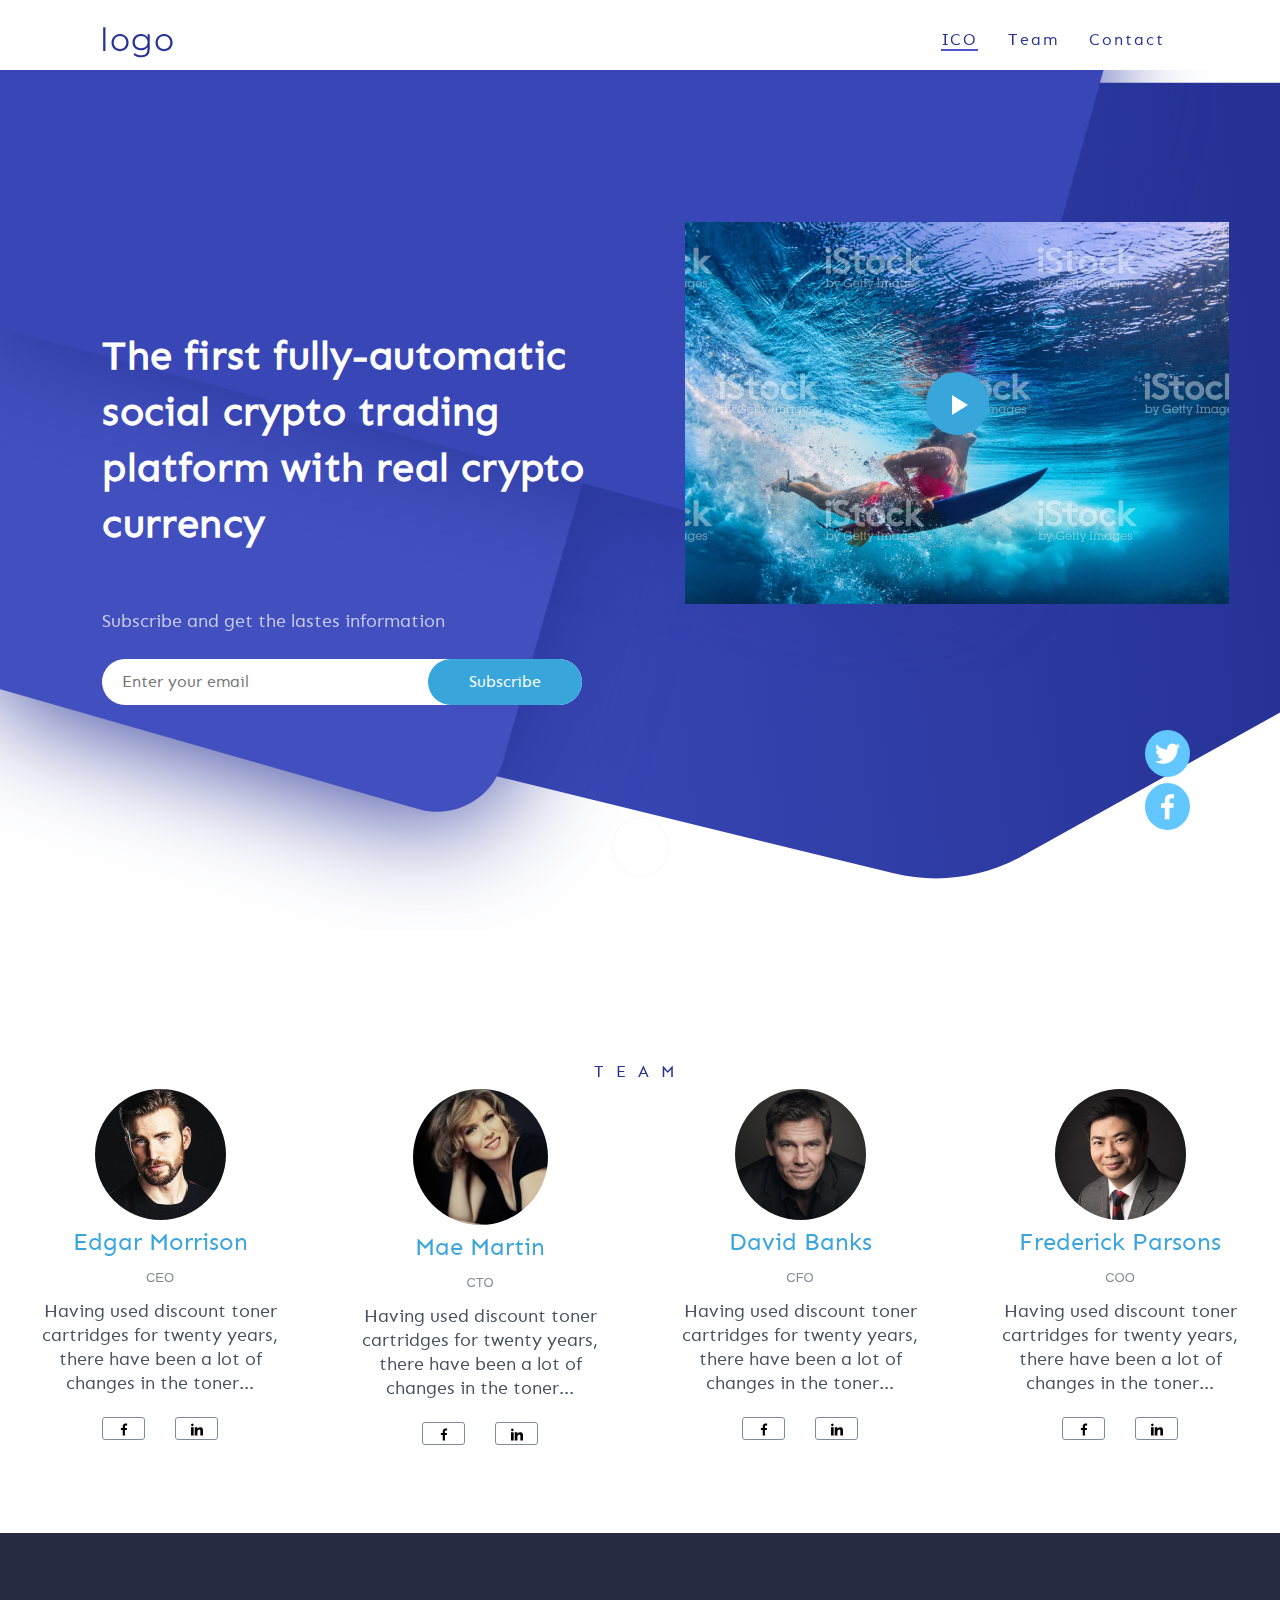
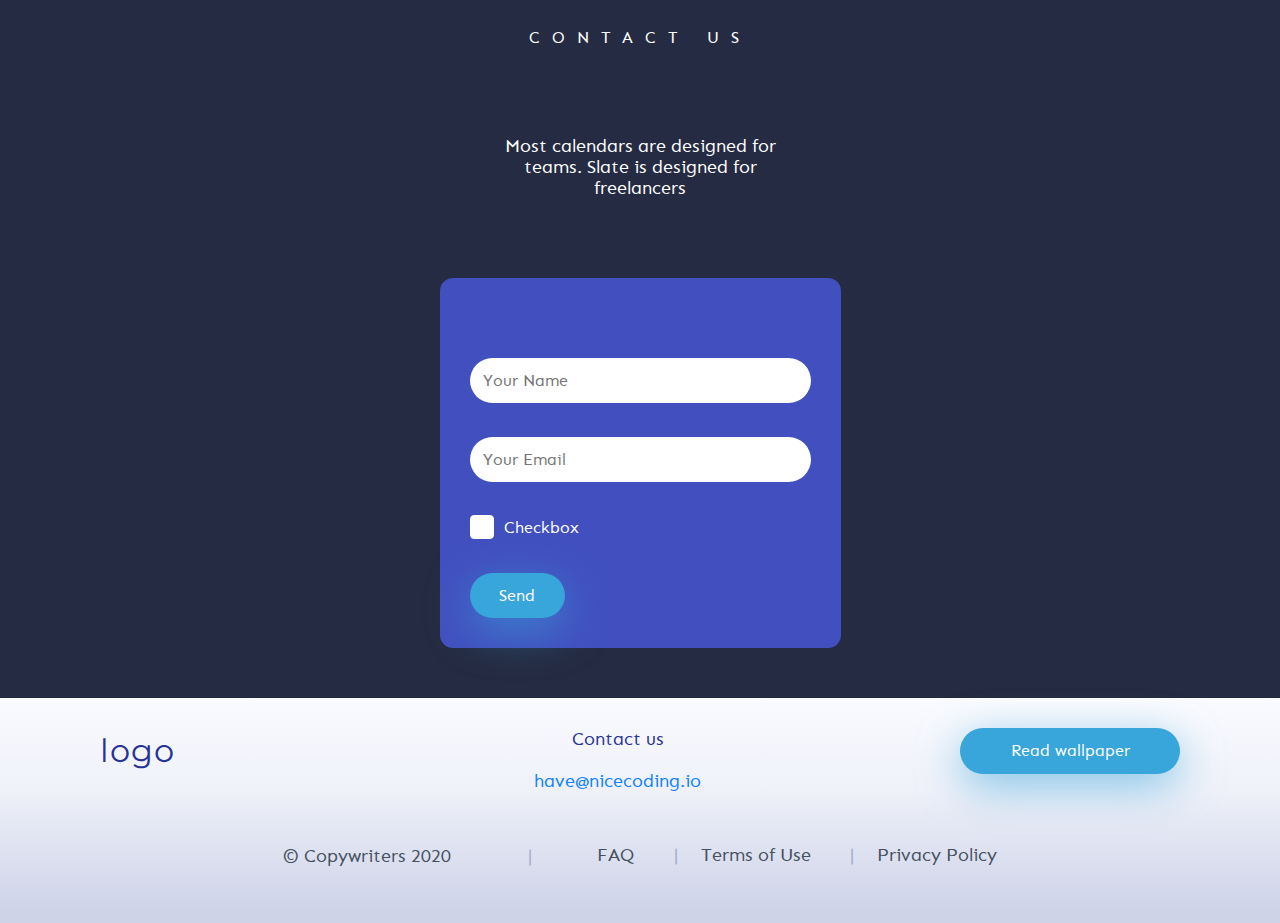
==== index.html @ d5794176 "Added popup demo" ====
<!-- <div>Icons made by <a href="https://www.flaticon.local/authors/freepik" title="Freepik">Freepik</a> from <a href="https://www.flaticon.local/" title="Flaticon">www.flaticon.local</a></div> -->
<!DOCTYPE html>
<html lang="en">
<head>
    <meta charset="UTF-8">
    <meta name="viewport" content="width=device-width, initial-scale=1.0">
    <link rel="stylesheet" href="./style.css">
    <link rel="stylesheet" href="./fonts.css">
    <link rel="stylesheet" href="./font/flaticon.css">
    <script src ="./script.js"></script>
    <title>Nice Coding</title>
</head>
<body>
    <div class="container">
        <header>
            <a href="#" class="logo">logo</a>
            <nav>
                <ul>
                    <li><a href="#" class="active">Ico</a></li>
                    <li><a href="#">Team</a></li>
                    <li><a href="#">Contact</a></li>
                </ul>
            </nav>
           
        </header>
        <section class="main">
            <div class="main__content">
                <div class="left">
                    <div class="left__message">
                        The first fully-automatic social crypto trading platform with real crypto currency
                    </div>
                    <div class="left__subscribe">
                         <p>Subscribe and get the lastes information</p>
                        <div class="left__subscribtionElement">
                            <input type="text" placeholder="Enter your email">
                            <button  class="left__subscribe--submit">Subscribe</button>
                        </div>
                    </div> 
                </div>
                <div class="right">
                    <div class="right__player">
                        <img src="./assets/video.png" alt="video">
                        <button class="right__player--click"></button>
                    </div>
                    <div class="socialButtons">
                        <button>
                            <i class="flaticon-twitter"></i>
                         </button>
                         <button>
                            <i class="flaticon-facebook-app-symbol"></i>
                         </button>
                    </div>
                    
                </div>
            
            
            
            </div>
            <div class="main__arrowDown" >
                <a  onclick="scrollFunction1()">
                   <i class="flaticon-down-arrow"></i>
                </a>
            </div>  
        </section>
    <section class="team" id="team">
        <p class="team__header">Team</p>
        <div class="team__members">
            <div >
                <img src="./assets/members/Edgar.png" alt="member1">
                <p id="member-1" onClick="handleClick(this.id)"class="name">Edgar Morrison</p>
                <p class="position">CEO</p>
                <p class="description"> Having used discount toner cartridges for twenty years, there have been a lot of changes in the toner... </p>
                <div class="social">
                    <button>
                        <i class="flaticon-facebook-app-symbol-black"></i>
                    </button>
                    <button>
                        <i class="flaticon-linkedin"></i>
                    </button>
                </div>
            </div>
            <div >
                <img src="./assets//members/Mae.png" alt="member2">
                <p id="member-2" onClick="handleClick(this.id)" class="name">Mae Martin</p>
                <p class="position">CTO</p>
                <p class="description"> Having used discount toner cartridges for twenty years, there have been a lot of changes in the toner... </p>
                <div class="social">
                    <button>
                        <i class="flaticon-facebook-app-symbol-black"></i>
                    </button>
                    <button>
                        <i class="flaticon-linkedin"></i>
                    </button>
                </div>
            </div>
            <div >
                <img src="./assets//members//David.png" alt="member3">
                <p id="member-3" onClick="handleClick(this.id)" class="name">David Banks</p>
                <p class="position">CFO</p>
                <p class="description"> Having used discount toner cartridges for twenty years, there have been a lot of changes in the toner... </p>
                <div class="social">
                    <button>
                        <i class="flaticon-facebook-app-symbol-black"></i>
                    </button>
                    <button>
                        <i class="flaticon-linkedin"></i>
                    </button>
                </div>
            </div>
            <div >
               <img src="./assets//members//Frederick.png" alt="member4">
                <p id="member-4" onClick="handleClick(this.id)" class="name">Frederick Parsons</p>
                <p class="position">COO</p>
                <p class="description"> Having used discount toner cartridges for twenty years, there have been a lot of changes in the toner... </p>
                <div class="social">
                    <button>
                        <i class="flaticon-facebook-app-symbol-black"></i>
                    </button>
                    <button>
                        <i class="flaticon-linkedin"></i>
                    </button>
                </div>
            </div>
        </div>
    </section>

    
    <section class="popup" id="popup-1">
        <div class="popup__closeBtn">
            <button class ="popup__close" id="closeButton">
                <i class="flaticon-close-button"></i>
            </button>
        </div>
       
        <p class="name"> Edgar Morrison</p>
        <p class="position">CEO</p>
        <div class="description">
            <p class="description__text">Amet minim mollit non deserunt ullamco est sit aliqua dolor do amet sint. Velit officia consequat duis enim velit mollit. Exercitation veniam consequat sunt nostrud amet. Amet minim mollit non deserunt ullamco est sit aliqua dolor do amet sint. Velit officia consequat duis enim velit mollit. Exercitation veniam consequat sunt nostrud amet. Amet minim mollit non deserunt ullamco est sit aliqua dolor do amet sint. Velit officia consequat duis enim velit mollit. Exercitation veniam consequat sunt nostrud amet. Amet minim mollit non deserunt ullamco est sit aliqua dolor do amet sint. Velit officia consequat duis enim velit mollit. Exercitation veniam consequat sunt nostrud amet. Amet minim mollit non deserunt ullamco est sit aliqua dolor do amet sint. Velit officia consequat duis enim velit mollit. Exercitation veniam consequat sunt nostrud amet. Amet minim mollit non deserunt ullamco est sit aliqua dolor do amet sint. Velit officia consequat duis enim velit mollit. Exercitation veniam consequat sunt nostrud amet. Amet minim mollit non deserunt ullamco est sit aliqua dolor do amet sint. Velit officia consequat duis enim velit mollit. Exercitation veniam consequat sunt nostrud amet. Amet minim mollit non deserunt ullamco est sit aliqua dolor do amet sint. Velit officia consequat duis enim velit mollit. Exercitation veniam consequat sunt nostrud amet. </p>
        </div>
    </section>
    <section class="popup" id="popup-2">
        <div class="popup__closeBtn">
            <button class ="popup__close" id="closeButton">
                <i class="flaticon-close-button"></i>
            </button>
        </div>
       
        <p class="name"> Mae Martinn</p>
        <p class="position">CTO</p>
        <div class="description">
            <p class="description__text">Amet minim mollit non deserunt ullamco est sit aliqua dolor do amet sint. Velit officia consequat duis enim velit mollit. Exercitation veniam consequat sunt nostrud amet. Amet minim mollit non deserunt ullamco est sit aliqua dolor do amet sint. Velit officia consequat duis enim velit mollit. Exercitation veniam consequat sunt nostrud amet. Amet minim mollit non deserunt ullamco est sit aliqua dolor do amet sint. Velit officia consequat duis enim velit mollit. Exercitation veniam consequat sunt nostrud amet. Amet minim mollit non deserunt ullamco est sit aliqua dolor do amet sint. Velit officia consequat duis enim velit mollit. Exercitation veniam consequat sunt nostrud amet. Amet minim mollit non deserunt ullamco est sit aliqua dolor do amet sint. Velit officia consequat duis enim velit mollit. Exercitation veniam consequat sunt nostrud amet. Amet minim mollit non deserunt ullamco est sit aliqua dolor do amet sint. Velit officia consequat duis enim velit mollit. Exercitation veniam consequat sunt nostrud amet. Amet minim mollit non deserunt ullamco est sit aliqua dolor do amet sint. Velit officia consequat duis enim velit mollit. Exercitation veniam consequat sunt nostrud amet. Amet minim mollit non deserunt ullamco est sit aliqua dolor do amet sint. Velit officia consequat duis enim velit mollit. Exercitation veniam consequat sunt nostrud amet. </p>
        </div>
    </section>
    <section class="popup" id="popup-3">
        <div class="popup__closeBtn">
            <button class ="popup__close" id="closeButton">
                <i class="flaticon-close-button"></i>
            </button>
        </div>
       
        <p class="name"> David Banks</p>
        <p class="position">CFO</p>
        <div class="description">
            <p class="description__text">Amet minim mollit non deserunt ullamco est sit aliqua dolor do amet sint. Velit officia consequat duis enim velit mollit. Exercitation veniam consequat sunt nostrud amet. Amet minim mollit non deserunt ullamco est sit aliqua dolor do amet sint. Velit officia consequat duis enim velit mollit. Exercitation veniam consequat sunt nostrud amet. Amet minim mollit non deserunt ullamco est sit aliqua dolor do amet sint. Velit officia consequat duis enim velit mollit. Exercitation veniam consequat sunt nostrud amet. Amet minim mollit non deserunt ullamco est sit aliqua dolor do amet sint. Velit officia consequat duis enim velit mollit. Exercitation veniam consequat sunt nostrud amet. Amet minim mollit non deserunt ullamco est sit aliqua dolor do amet sint. Velit officia consequat duis enim velit mollit. Exercitation veniam consequat sunt nostrud amet. Amet minim mollit non deserunt ullamco est sit aliqua dolor do amet sint. Velit officia consequat duis enim velit mollit. Exercitation veniam consequat sunt nostrud amet. Amet minim mollit non deserunt ullamco est sit aliqua dolor do amet sint. Velit officia consequat duis enim velit mollit. Exercitation veniam consequat sunt nostrud amet. Amet minim mollit non deserunt ullamco est sit aliqua dolor do amet sint. Velit officia consequat duis enim velit mollit. Exercitation veniam consequat sunt nostrud amet. </p>
        </div>
    </section>
    <section class="popup" id="popup-4">
        <div class="popup__closeBtn">
            <button class ="popup__close" id="closeButton">
                <i class="flaticon-close-button"></i>
            </button>
        </div>
       
        <p class="name"> Frederick Parsons</p>
        <p class="position">COO</p>
        <div class="description">
            <p class="description__text">Amet minim mollit non deserunt ullamco est sit aliqua dolor do amet sint. Velit officia consequat duis enim velit mollit. Exercitation veniam consequat sunt nostrud amet. Amet minim mollit non deserunt ullamco est sit aliqua dolor do amet sint. Velit officia consequat duis enim velit mollit. Exercitation veniam consequat sunt nostrud amet. Amet minim mollit non deserunt ullamco est sit aliqua dolor do amet sint. Velit officia consequat duis enim velit mollit. Exercitation veniam consequat sunt nostrud amet. Amet minim mollit non deserunt ullamco est sit aliqua dolor do amet sint. Velit officia consequat duis enim velit mollit. Exercitation veniam consequat sunt nostrud amet. Amet minim mollit non deserunt ullamco est sit aliqua dolor do amet sint. Velit officia consequat duis enim velit mollit. Exercitation veniam consequat sunt nostrud amet. Amet minim mollit non deserunt ullamco est sit aliqua dolor do amet sint. Velit officia consequat duis enim velit mollit. Exercitation veniam consequat sunt nostrud amet. Amet minim mollit non deserunt ullamco est sit aliqua dolor do amet sint. Velit officia consequat duis enim velit mollit. Exercitation veniam consequat sunt nostrud amet. Amet minim mollit non deserunt ullamco est sit aliqua dolor do amet sint. Velit officia consequat duis enim velit mollit. Exercitation veniam consequat sunt nostrud amet. </p>
        </div>
    </section>


    <section class="contact">
        <p class="contact__header">Contact Us</p>
        <p class="contact__description">
            Most calendars are designed for teams. 
            Slate is designed for freelancers
        </p>
        <form action="">
            <input type="text" placeholder="Your Name">
            <input type="email" placeholder="Your Email">
            <div class="checkbox">
                <input type="checkbox" name="checkbox">
                <label for="checkbox">Checkbox</label>
            </div>
            <input type="submit" value="Send">
        </form>
    </section>
    <footer>
        <div class="footer">
            <a href="#" class="logo">logo</a>
            <div class="footer__email">
                <p>Contact us</p>
                <a href="mailto:have@nicecoding.io">have@nicecoding.io</a>
            </div>
            <button class="footer__wallpaperlink">
                Read wallpaper
            </button>
        </div>
        <div class="links">
            <p>&copy; Copywriters  2020</p>
            <a href="#">FAQ</a>
            <a href="#">Terms of Use</a>
            <a href="#">Privacy Policy</a>
        </div>
    </footer>
    </div>
  


</body>
</html>
---- style.css ----
@import url("https://fonts.googleapis.com/css2?family=Montserrat:wght@100;200;300;400;500;600;700;800;900&display=swap");
/*TABLET*/
/* -------------generic part -------------------------  */
* {
  margin: 0;
  padding: 0;
  color: #263396;
  font-size: 16px;
  font-family: "Sen-Regular";
  -webkit-box-sizing: border-box;
          box-sizing: border-box;
  border: none;
  outline: none;
}

*::before, *::after {
  -webkit-box-sizing: border-box;
          box-sizing: border-box;
}

a {
  position: relative;
  color: inherit;
  text-decoration: none;
  line-height: 24px;
}

a:before, a:after {
  content: "";
  position: absolute;
  -webkit-transition: -webkit-transform 0.3s ease;
  transition: -webkit-transform 0.3s ease;
  transition: transform 0.3s ease;
  transition: transform 0.3s ease, -webkit-transform 0.3s ease;
}

a,
button,
input[type="submit"] {
  cursor: pointer;
}

[class*="header"] {
  line-height: 34px;
  letter-spacing: 12px;
  text-transform: uppercase;
}

.logo {
  font-family: "Montserrat", sans-serif;
  letter-spacing: 1px;
  font-size: 2em;
}

.container {
  position: relative;
}

/*specific part*/
header {
  position: fixed;
  width: 100%;
  height: 70px;
  display: -webkit-box;
  display: -ms-flexbox;
  display: flex;
  -webkit-box-pack: justify;
      -ms-flex-pack: justify;
          justify-content: space-between;
  -webkit-box-align: center;
      -ms-flex-align: center;
          align-items: center;
  padding: 40px 100px;
  z-index: 10000;
  -webkit-transition: 0.3s;
  transition: 0.3s;
}

header.sticky {
  padding: 5px 100px;
  background: #fff;
}

header nav ul {
  display: -webkit-box;
  display: -ms-flexbox;
  display: flex;
}

header nav ul li {
  list-style-type: none;
}

header nav ul li a {
  position: relative;
  margin: 0 15px;
  letter-spacing: 2px;
}

header nav ul li a.active {
  border-bottom: 2px solid #5454d4;
}

header nav ul li:first-child a {
  text-transform: uppercase;
}

.main {
  display: -webkit-box;
  display: -ms-flexbox;
  display: flex;
  -webkit-box-orient: vertical;
  -webkit-box-direction: normal;
      -ms-flex-direction: column;
          flex-direction: column;
}

.main__content {
  display: -webkit-box;
  display: -ms-flexbox;
  display: flex;
  background: url("./assets/BG.svg");
  -webkit-box-pack: justify;
      -ms-flex-pack: justify;
          justify-content: space-between;
  background-size: cover;
  margin-top: 70px;
  padding: 0 4vw 0 8vw;
  top: 50px;
  background-position: 50% 20%;
  min-height: 110vh;
}

.main__content .left {
  display: -webkit-box;
  display: -ms-flexbox;
  display: flex;
  -webkit-box-orient: vertical;
  -webkit-box-direction: normal;
      -ms-flex-direction: column;
          flex-direction: column;
  -webkit-box-align: start;
      -ms-flex-align: start;
          align-items: flex-start;
  -webkit-box-pack: center;
      -ms-flex-pack: center;
          justify-content: center;
  padding: 0 0 100px 0;
}

.main__content .left__message {
  color: #fff;
  max-width: 569px;
  font-size: 40px;
  font-style: normal;
  font-weight: 700;
  line-height: 56px;
  letter-spacing: 0.2px;
  text-align: left;
}

.main__content .left__subscribe {
  margin-top: 60px;
  display: -webkit-box;
  display: -ms-flexbox;
  display: flex;
  width: 480px;
  height: 95px;
  -webkit-box-pack: justify;
      -ms-flex-pack: justify;
          justify-content: space-between;
  -webkit-box-orient: vertical;
  -webkit-box-direction: normal;
      -ms-flex-direction: column;
          flex-direction: column;
  color: #fff;
}

.main__content .left__subscribe p {
  color: #fff;
  opacity: 0.7;
  font-size: 18px;
}

.main__content .left__subscribtionElement {
  display: -webkit-box;
  display: -ms-flexbox;
  display: flex;
  -webkit-box-orient: horizontal;
  -webkit-box-direction: normal;
      -ms-flex-direction: row;
          flex-direction: row;
  position: relative;
}

.main__content .left input {
  width: 480px;
  height: 46px;
  border-radius: 25px;
  padding: 20px;
}

.main__content .left button {
  height: 46px;
  width: 154px;
  position: absolute;
  right: 0;
  border-radius: 25px;
  background: #38A5DB;
  color: #fff;
  -webkit-transition: 0.3s;
  transition: 0.3s;
}

.main__content .left button:hover {
  background: #2b99cf;
}

.main__content .right {
  display: -webkit-box;
  display: -ms-flexbox;
  display: flex;
  -webkit-box-orient: vertical;
  -webkit-box-direction: normal;
      -ms-flex-direction: column;
          flex-direction: column;
  position: relative;
  -webkit-box-pack: center;
      -ms-flex-pack: center;
          justify-content: center;
  padding: 0 0 300px 0;
}

.main__content .right .socialButtons {
  display: -webkit-box;
  display: -ms-flexbox;
  display: flex;
  position: fixed;
  height: 100px;
  bottom: 70px;
  right: 90px;
  -webkit-box-orient: vertical;
  -webkit-box-direction: normal;
      -ms-flex-direction: column;
          flex-direction: column;
  -webkit-box-pack: justify;
      -ms-flex-pack: justify;
          justify-content: space-between;
}

.main__content .right .socialButtons button {
  border-radius: 50%;
  padding: 10px;
  background: #63C7FF;
  -webkit-transition: 0.3s;
  transition: 0.3s;
}

.main__content .right .socialButtons button:hover {
  background: #2b99cf;
}

.main__content .right__player {
  position: relative;
}

.main__content .right__player--click {
  position: absolute;
  top: 50%;
  left: 50%;
  width: 150px;
  height: 150px;
  -webkit-transform: translate(-50%, -50%);
          transform: translate(-50%, -50%);
  background: url("./assets/play.svg");
}

.main__arrowDown {
  display: -webkit-box;
  display: -ms-flexbox;
  display: flex;
  -webkit-box-pack: center;
      -ms-flex-pack: center;
          justify-content: center;
  margin: -27vh 0 10vh;
}

.main__arrowDown a {
  background: transparent;
  border: 1px solid rgba(231, 231, 231, 0.3);
  border-radius: 50%;
  padding: 15px;
}

.team {
  display: -webkit-box;
  display: -ms-flexbox;
  display: flex;
  -webkit-box-align: center;
      -ms-flex-align: center;
          align-items: center;
  -webkit-box-orient: vertical;
  -webkit-box-direction: normal;
      -ms-flex-direction: column;
          flex-direction: column;
  position: relative;
  padding: 88px 0;
}

.team__members {
  margin: 0 20px;
  display: -webkit-box;
  display: -ms-flexbox;
  display: flex;
  width: 100vw;
  -ms-flex-pack: distribute;
      justify-content: space-around;
}

.team__members div {
  display: -webkit-box;
  display: -ms-flexbox;
  display: flex;
  -webkit-box-orient: vertical;
  -webkit-box-direction: normal;
      -ms-flex-direction: column;
          flex-direction: column;
  -webkit-box-align: center;
      -ms-flex-align: center;
          align-items: center;
  width: 270px;
}

.team__members div img {
  border-radius: 50%;
  width: -webkit-fit-content;
  width: -moz-fit-content;
  width: fit-content;
}

.team__members div p {
  margin: 7px 0;
  text-align: center;
}

.team__members div p.name {
  color: #38A5DB;
  font-size: 24px;
  -webkit-transition: 0.3s;
  transition: 0.3s;
}

.team__members div p.name:hover {
  color: #2b99cf;
  cursor: pointer;
}

.team__members div p.position {
  opacity: 0.5;
  color: #011226;
  font-size: 13px;
  font-family: "Open-sans", sans-serif;
}

.team__members div p.description {
  color: #45515F;
  font-size: 18px;
  line-height: 24px;
}

.team__members div .social {
  display: -webkit-box;
  display: -ms-flexbox;
  display: flex;
  -webkit-box-orient: horizontal;
  -webkit-box-direction: normal;
      -ms-flex-direction: row;
          flex-direction: row;
  -webkit-box-pack: center;
      -ms-flex-pack: center;
          justify-content: center;
  margin-top: 15px;
}

.team__members div .social button {
  width: 43px;
  height: 23px;
  border: 1px solid #7f8b98;
  margin: 0 15px;
  background: transparent;
  border-radius: 3px;
  -webkit-transition: 0.3s;
  transition: 0.3s;
}

.team__members div .social button:hover {
  border: 1px solid #45515F;
}

.contact {
  padding: 88px 0 50px;
  min-height: 85vh;
  background: #252B42;
  display: -webkit-box;
  display: -ms-flexbox;
  display: flex;
  -webkit-box-orient: vertical;
  -webkit-box-direction: normal;
      -ms-flex-direction: column;
          flex-direction: column;
  -webkit-box-align: center;
      -ms-flex-align: center;
          align-items: center;
  -webkit-box-pack: justify;
      -ms-flex-pack: justify;
          justify-content: space-between;
}

.contact__description {
  font-size: 18px;
  width: 25%;
  text-align: center;
}

.contact__header, .contact__description {
  color: #fff;
}

.contact form {
  display: -webkit-box;
  display: -ms-flexbox;
  display: flex;
  -webkit-box-orient: vertical;
  -webkit-box-direction: normal;
      -ms-flex-direction: column;
          flex-direction: column;
  -webkit-box-align: start;
      -ms-flex-align: start;
          align-items: flex-start;
  -webkit-box-pack: justify;
      -ms-flex-pack: justify;
          justify-content: space-between;
  padding: 80px 30px 30px;
  background-color: #4250BF;
  position: static;
  width: 401px;
  height: 370px;
  left: 0px;
  top: 0px;
  border-radius: 13px;
}

.contact form input[type="text"],
.contact form input[type="email"],
.contact form input[type="submit"] {
  height: 45px;
  border-radius: 25px;
  padding: 13px;
}

.contact form input[type="text"],
.contact form input[type="email"] {
  width: 100%;
}

.contact form input[type="submit"] {
  width: 95px;
  background-color: #38A5DB;
  -webkit-box-shadow: 0px 12px 44px rgba(56, 165, 219, 0.6);
          box-shadow: 0px 12px 44px rgba(56, 165, 219, 0.6);
  color: #fff;
  border-radius: 23px;
  -webkit-transition: 0.3s;
  transition: 0.3s;
}

.contact form input[type="submit"]:hover {
  background: #2b99cf;
}

.contact form div {
  display: -webkit-box;
  display: -ms-flexbox;
  display: flex;
  -webkit-box-align: center;
      -ms-flex-align: center;
          align-items: center;
}

.contact form div input[type="checkbox"] {
  width: 24px;
  height: 24px;
  background-color: #fff;
  border-radius: 4px;
  vertical-align: middle;
  border: 1px solid #fff;
  -webkit-appearance: none;
}

.contact form div label {
  margin: 0 10px;
  color: #fff;
}

footer {
  background: -webkit-gradient(linear, left top, left bottom, from(#fafbff), color-stop(41.68%, #eff1f9), color-stop(49.59%, #e9ecf6), color-stop(93.91%, #ced3e8));
  background: linear-gradient(180deg, #fafbff 0%, #eff1f9 41.68%, #e9ecf6 49.59%, #ced3e8 93.91%);
  height: 225px;
}

footer .footer,
footer .links {
  width: 100vw;
  display: -webkit-box;
  display: -ms-flexbox;
  display: flex;
  -webkit-box-orient: horizontal;
  -webkit-box-direction: normal;
      -ms-flex-direction: row;
          flex-direction: row;
  -webkit-box-align: center;
      -ms-flex-align: center;
          align-items: center;
}

footer .footer p,
footer .footer a:not(.logo),
footer .links p,
footer .links a:not(.logo) {
  font-size: 18px;
}

footer .footer {
  -webkit-box-pack: justify;
      -ms-flex-pack: justify;
          justify-content: space-between;
  padding: 10px 100px;
}

footer .footer__email {
  display: -webkit-box;
  display: -ms-flexbox;
  display: flex;
  -webkit-box-orient: vertical;
  -webkit-box-direction: normal;
      -ms-flex-direction: column;
          flex-direction: column;
  -webkit-box-align: center;
      -ms-flex-align: center;
          align-items: center;
  margin: 0 0 0 100px;
}

footer .footer__email * {
  margin: 20px 0 0;
}

footer .footer__email a {
  color: #0F81FF;
}

footer .footer__wallpaperlink {
  width: 220px;
  height: 46px;
  background-color: #38A5DB;
  -webkit-box-shadow: 0px 12px 44px rgba(56, 165, 219, 0.6);
          box-shadow: 0px 12px 44px rgba(56, 165, 219, 0.6);
  color: #fff;
  border-radius: 23px;
  -webkit-transition: 0.3s;
  transition: 0.3s;
}

footer .footer__wallpaperlink:hover {
  background: #2b99cf;
}

footer .links {
  padding: 40px 250px;
  -ms-flex-pack: distribute;
      justify-content: space-around;
}

footer .links p,
footer .links a {
  color: #45515F;
}

footer .links p:not(:last-child)::after,
footer .links a:not(:last-child)::after {
  content: "|";
  margin: 0 3vw;
  color: #9CA4C7;
}

footer .links p:first-child::after,
footer .links a:first-child::after {
  margin: 0 0 0 6vw;
}

/* popup for teams members*/
.popup {
  display: none;
  position: absolute;
  top: 50%;
  left: 50%;
  -webkit-transform: translate(-50%, -50%);
          transform: translate(-50%, -50%);
  background: white;
  border-radius: 20px;
  width: 26vw;
  height: 71vh;
  -webkit-box-orient: vertical;
  -webkit-box-direction: normal;
      -ms-flex-direction: column;
          flex-direction: column;
  -webkit-box-pack: center;
      -ms-flex-pack: center;
          justify-content: center;
  -webkit-box-align: center;
      -ms-flex-align: center;
          align-items: center;
  padding: 20px;
}

.popup__closeBtn {
  display: -webkit-box;
  display: -ms-flexbox;
  display: flex;
  width: 100%;
  -webkit-box-pack: end;
      -ms-flex-pack: end;
          justify-content: flex-end;
}

.popup__close {
  border-radius: 50%;
  width: 25px;
  height: 27px;
  background: transparent;
  border: 1px solid #828282;
}

.popup .description {
  padding: 10px 0;
  margin: 10px 0;
  border-radius: 20px;
  overflow: scroll;
  height: 100%;
  width: 100%;
}

.popup .description__text {
  color: #45515F;
}

.popup .name {
  padding: 12px 0;
  font-size: 40px;
  color: #38A5DB;
  text-align: center;
}

.popup .position {
  padding: 12px 0;
  opacity: 0.5;
  color: #011226;
  font-size: 13px;
  font-family: "Open-sans", sans-serif;
}

/*TABLET MODE*/
@media only screen and (max-width: 1025px) {
  .main__content {
    -webkit-box-orient: vertical;
    -webkit-box-direction: normal;
        -ms-flex-direction: column;
            flex-direction: column;
    padding: 0;
    min-height: 101vh;
  }
  .main__content .left {
    padding: 10vw;
  }
  .main__content .left__message {
    font-size: 2em;
    padding: 3vw 0 0 0;
  }
  .main__content .left__subscribe {
    margin-top: 100px;
  }
  .main__content .left__subscribe p {
    font-size: 1.5em;
  }
  .main__content .left__subscribtionElement {
    width: 70vw;
  }
  .main__content .left__subscribtionElement input {
    width: 60vw;
  }
  .main__content .right {
    padding: 300px 0 0 0;
    width: 100vw;
    -webkit-box-align: center;
        -ms-flex-align: center;
            align-items: center;
  }
  .main__content .right__player {
    max-width: 40vw;
  }
  .main__content .right__player img {
    width: 100%;
  }
  .main__arrowDown {
    margin: -45vh 0 2vh;
  }
  .team {
    margin: 50vh 0vw 5vw;
  }
  .team__members div {
    width: 25vw;
  }
  .contact {
    min-height: 50vh;
  }
}
/*# sourceMappingURL=style.css.map */
---- fonts.css ----
@font-face {
     font-family: "Sen-Regular";
     src: url("./sen/Webfonts/Sen-Regular.woff") format("woff"),
          url('./sen/Webfonts/Sen-Regular.ttf') format("truetype"),
          url("./sen/Webfonts/Sen-Regular.svg") format("svg");
     font-weight: normal;
     font-style: normal;
   }
---- font/flaticon.css ----
/*
  	Flaticon icon font: Flaticon
  	Creation date: 17/10/2020 23:12
  	*/

@font-face {
  font-family: "Flaticon";
  src: url("./Flaticon.eot");
  src: url("./Flaticon.eot?#iefix") format("embedded-opentype"),
       url("./Flaticon.woff2") format("woff2"),
       url("./Flaticon.woff") format("woff"),
       url("./Flaticon.ttf") format("truetype"),
       url("./Flaticon.svg#Flaticon") format("svg");
  font-weight: normal;
  font-style: normal;
}

@media screen and (-webkit-min-device-pixel-ratio:0) {
  @font-face {
    font-family: "Flaticon";
    src: url("./Flaticon.svg#Flaticon") format("svg");
  }
}

[class^="flaticon-"]:before, [class*=" flaticon-"]:before,
[class^="flaticon-"]:after, [class*=" flaticon-"]:after {   
  font-family: Flaticon;
        font-size: 25px;
font-style: normal;
margin-left: 0px;
}

.flaticon-gear:before { content: "\f100"; }
.flaticon-down-arrow:before { content: "\f101"; }
.flaticon-facebook-app-symbol:before { content: "\f102"; }
.flaticon-facebook-app-symbol-black:before { content: "\f102"; }
.flaticon-twitter:before { content: "\f103"; }
.flaticon-linkedin:before { content: "\f104"; }
.flaticon-close-button:before { content: "\f105"; }

/*own styles*/
.flaticon-down-arrow,
.flaticon-facebook-app-symbol,
.flaticon-twitter
{
  color:#fff;
}
.flaticon-facebook-app-symbol-black,
.flaticon-linkedin{
  color:#000;

}
.flaticon-facebook-app-symbol-black::before,
.flaticon-linkedin::before,
.flaticon-facebook-app-symbol-black::after,
.flaticon-linkedin::after
{
 font-size: 12px;
}
.flaticon-close-button{
  color:#828282;

}
.flaticon-close-button,
.flaticon-close-button:before,
.flaticon-close-button::after{
  font-size: 10px;
}
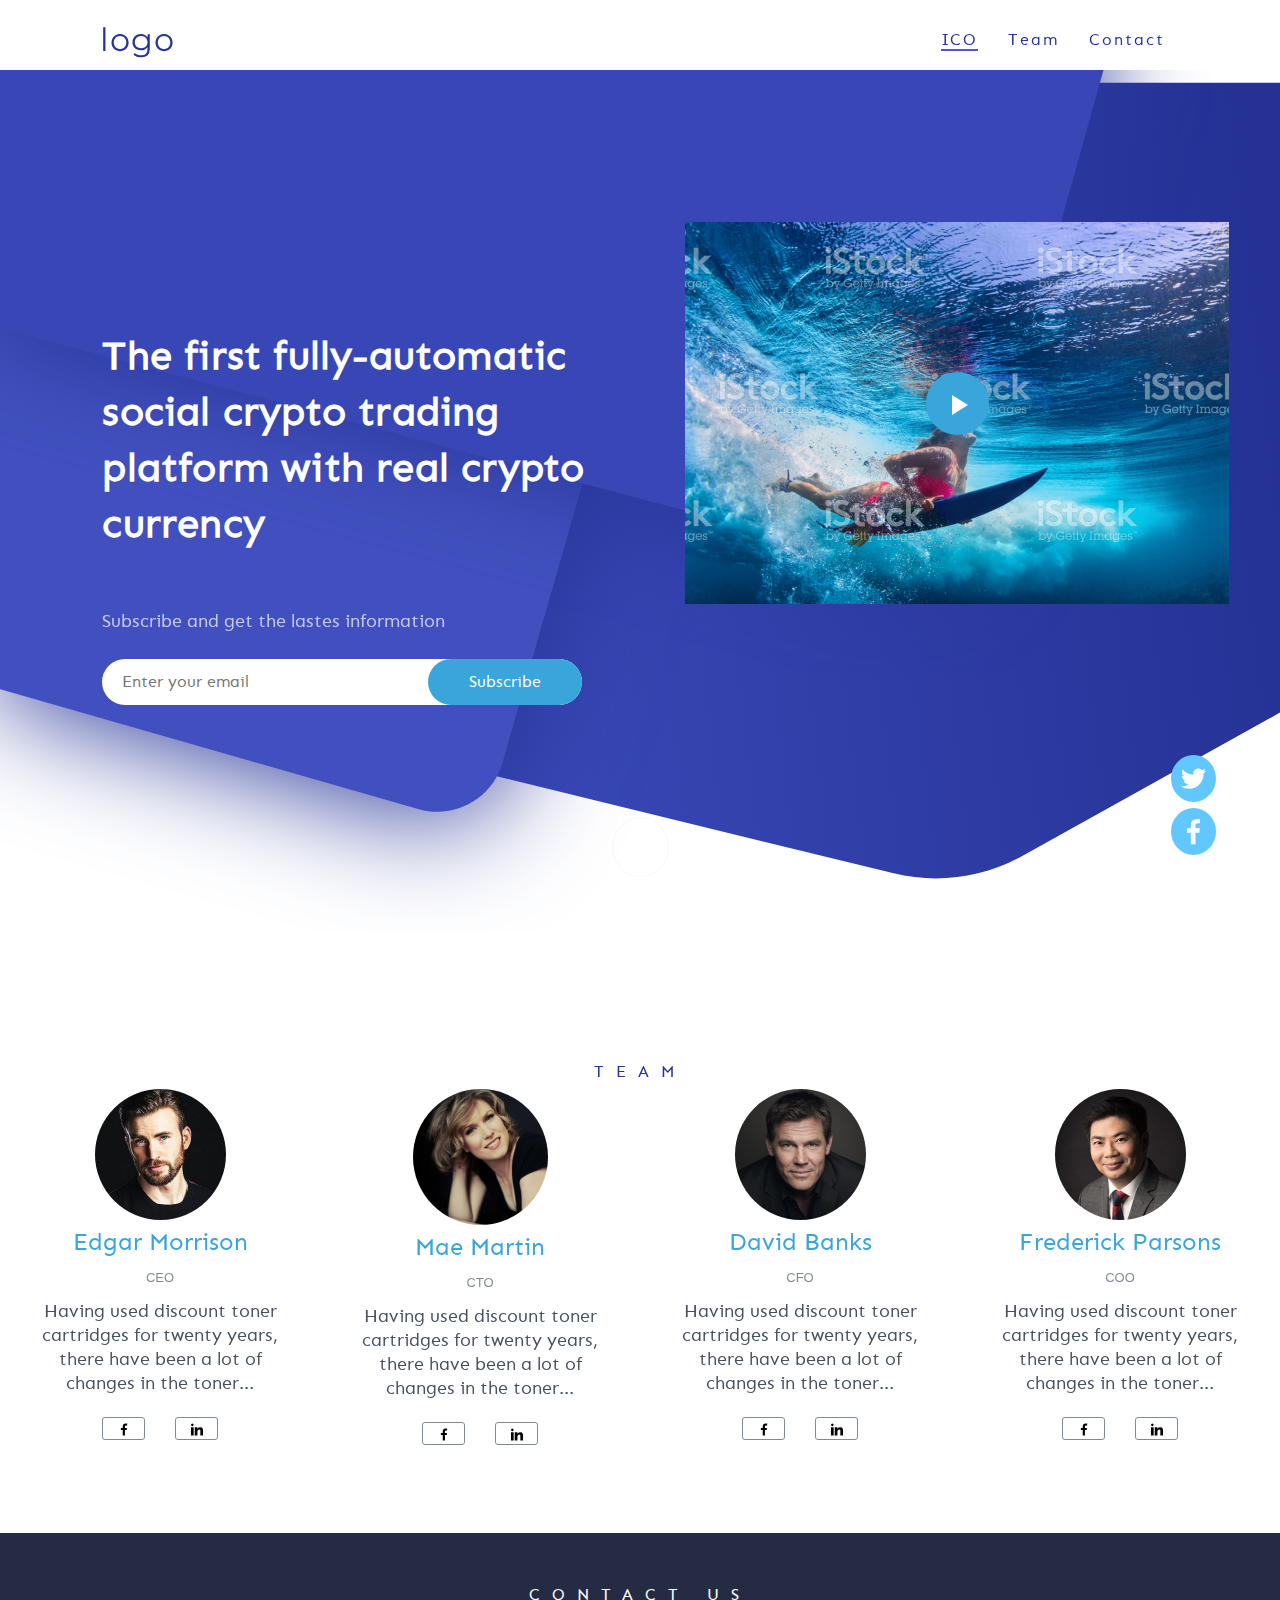
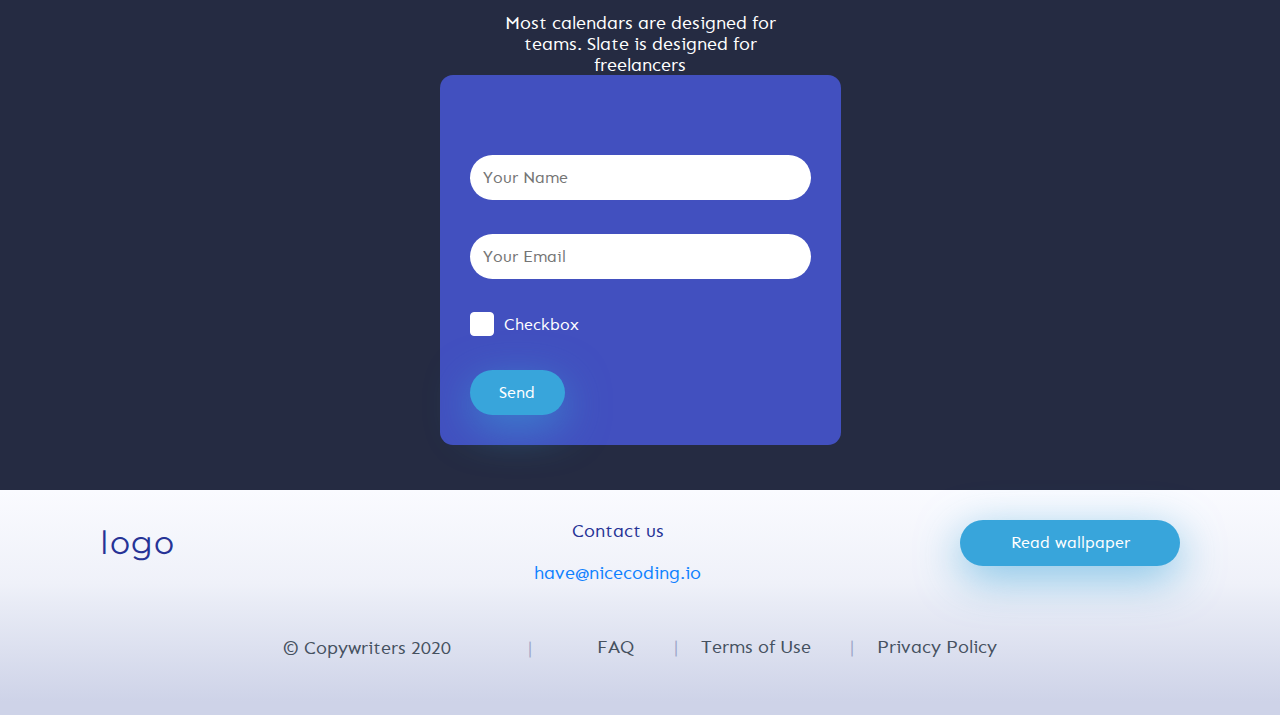
==== commit 696cbb25: "Changes" ====
--- a/index.html
+++ b/index.html
@@ -1,17 +1,19 @@
 <!-- <div>Icons made by <a href="https://www.flaticon.local/authors/freepik" title="Freepik">Freepik</a> from <a href="https://www.flaticon.local/" title="Flaticon">www.flaticon.local</a></div> -->
 <!DOCTYPE html>
 <html lang="en">
+
 <head>
     <meta charset="UTF-8">
     <meta name="viewport" content="width=device-width, initial-scale=1.0">
     <link rel="stylesheet" href="./style.css">
     <link rel="stylesheet" href="./fonts.css">
     <link rel="stylesheet" href="./font/flaticon.css">
-    <script src ="./script.js"></script>
+    <script src="./script.js"></script>
     <title>Nice Coding</title>
 </head>
+
 <body>
-    <div class="container">
+    <div class="container" id="container">
         <header>
             <a href="#" class="logo">logo</a>
             <nav>
@@ -21,7 +23,7 @@
                     <li><a href="#">Contact</a></li>
                 </ul>
             </nav>
-           
+
         </header>
         <section class="main">
             <div class="main__content">
@@ -30,12 +32,12 @@
                         The first fully-automatic social crypto trading platform with real crypto currency
                     </div>
                     <div class="left__subscribe">
-                         <p>Subscribe and get the lastes information</p>
+                        <p>Subscribe and get the lastes information</p>
                         <div class="left__subscribtionElement">
                             <input type="text" placeholder="Enter your email">
-                            <button  class="left__subscribe--submit">Subscribe</button>
+                            <button class="left__subscribe--submit">Subscribe</button>
                         </div>
-                    </div> 
+                    </div>
                 </div>
                 <div class="right">
                     <div class="right__player">
@@ -45,177 +47,232 @@
                     <div class="socialButtons">
                         <button>
                             <i class="flaticon-twitter"></i>
-                         </button>
-                         <button>
+                        </button>
+                        <button>
                             <i class="flaticon-facebook-app-symbol"></i>
-                         </button>
-                    </div>
-                    
-                </div>
-            
-            
-            
-            </div>
-            <div class="main__arrowDown" >
-                <a  onclick="scrollFunction1()">
-                   <i class="flaticon-down-arrow"></i>
+                        </button>
+                    </div>
+
+                </div>
+
+
+
+            </div>
+            <div class="main__arrowDown">
+                <a onclick="scrollFunction1()">
+                    <i class="flaticon-down-arrow"></i>
                 </a>
-            </div>  
-        </section>
-    <section class="team" id="team">
-        <p class="team__header">Team</p>
-        <div class="team__members">
-            <div >
-                <img src="./assets/members/Edgar.png" alt="member1">
-                <p id="member-1" onClick="handleClick(this.id)"class="name">Edgar Morrison</p>
-                <p class="position">CEO</p>
-                <p class="description"> Having used discount toner cartridges for twenty years, there have been a lot of changes in the toner... </p>
-                <div class="social">
-                    <button>
-                        <i class="flaticon-facebook-app-symbol-black"></i>
-                    </button>
-                    <button>
-                        <i class="flaticon-linkedin"></i>
-                    </button>
-                </div>
-            </div>
-            <div >
-                <img src="./assets//members/Mae.png" alt="member2">
-                <p id="member-2" onClick="handleClick(this.id)" class="name">Mae Martin</p>
-                <p class="position">CTO</p>
-                <p class="description"> Having used discount toner cartridges for twenty years, there have been a lot of changes in the toner... </p>
-                <div class="social">
-                    <button>
-                        <i class="flaticon-facebook-app-symbol-black"></i>
-                    </button>
-                    <button>
-                        <i class="flaticon-linkedin"></i>
-                    </button>
-                </div>
-            </div>
-            <div >
-                <img src="./assets//members//David.png" alt="member3">
-                <p id="member-3" onClick="handleClick(this.id)" class="name">David Banks</p>
-                <p class="position">CFO</p>
-                <p class="description"> Having used discount toner cartridges for twenty years, there have been a lot of changes in the toner... </p>
-                <div class="social">
-                    <button>
-                        <i class="flaticon-facebook-app-symbol-black"></i>
-                    </button>
-                    <button>
-                        <i class="flaticon-linkedin"></i>
-                    </button>
-                </div>
-            </div>
-            <div >
-               <img src="./assets//members//Frederick.png" alt="member4">
-                <p id="member-4" onClick="handleClick(this.id)" class="name">Frederick Parsons</p>
-                <p class="position">COO</p>
-                <p class="description"> Having used discount toner cartridges for twenty years, there have been a lot of changes in the toner... </p>
-                <div class="social">
-                    <button>
-                        <i class="flaticon-facebook-app-symbol-black"></i>
-                    </button>
-                    <button>
-                        <i class="flaticon-linkedin"></i>
-                    </button>
-                </div>
-            </div>
-        </div>
-    </section>
-
-    
-    <section class="popup" id="popup-1">
-        <div class="popup__closeBtn">
-            <button class ="popup__close" id="closeButton">
-                <i class="flaticon-close-button"></i>
-            </button>
-        </div>
-       
-        <p class="name"> Edgar Morrison</p>
-        <p class="position">CEO</p>
-        <div class="description">
-            <p class="description__text">Amet minim mollit non deserunt ullamco est sit aliqua dolor do amet sint. Velit officia consequat duis enim velit mollit. Exercitation veniam consequat sunt nostrud amet. Amet minim mollit non deserunt ullamco est sit aliqua dolor do amet sint. Velit officia consequat duis enim velit mollit. Exercitation veniam consequat sunt nostrud amet. Amet minim mollit non deserunt ullamco est sit aliqua dolor do amet sint. Velit officia consequat duis enim velit mollit. Exercitation veniam consequat sunt nostrud amet. Amet minim mollit non deserunt ullamco est sit aliqua dolor do amet sint. Velit officia consequat duis enim velit mollit. Exercitation veniam consequat sunt nostrud amet. Amet minim mollit non deserunt ullamco est sit aliqua dolor do amet sint. Velit officia consequat duis enim velit mollit. Exercitation veniam consequat sunt nostrud amet. Amet minim mollit non deserunt ullamco est sit aliqua dolor do amet sint. Velit officia consequat duis enim velit mollit. Exercitation veniam consequat sunt nostrud amet. Amet minim mollit non deserunt ullamco est sit aliqua dolor do amet sint. Velit officia consequat duis enim velit mollit. Exercitation veniam consequat sunt nostrud amet. Amet minim mollit non deserunt ullamco est sit aliqua dolor do amet sint. Velit officia consequat duis enim velit mollit. Exercitation veniam consequat sunt nostrud amet. </p>
-        </div>
-    </section>
-    <section class="popup" id="popup-2">
-        <div class="popup__closeBtn">
-            <button class ="popup__close" id="closeButton">
-                <i class="flaticon-close-button"></i>
-            </button>
-        </div>
-       
-        <p class="name"> Mae Martinn</p>
-        <p class="position">CTO</p>
-        <div class="description">
-            <p class="description__text">Amet minim mollit non deserunt ullamco est sit aliqua dolor do amet sint. Velit officia consequat duis enim velit mollit. Exercitation veniam consequat sunt nostrud amet. Amet minim mollit non deserunt ullamco est sit aliqua dolor do amet sint. Velit officia consequat duis enim velit mollit. Exercitation veniam consequat sunt nostrud amet. Amet minim mollit non deserunt ullamco est sit aliqua dolor do amet sint. Velit officia consequat duis enim velit mollit. Exercitation veniam consequat sunt nostrud amet. Amet minim mollit non deserunt ullamco est sit aliqua dolor do amet sint. Velit officia consequat duis enim velit mollit. Exercitation veniam consequat sunt nostrud amet. Amet minim mollit non deserunt ullamco est sit aliqua dolor do amet sint. Velit officia consequat duis enim velit mollit. Exercitation veniam consequat sunt nostrud amet. Amet minim mollit non deserunt ullamco est sit aliqua dolor do amet sint. Velit officia consequat duis enim velit mollit. Exercitation veniam consequat sunt nostrud amet. Amet minim mollit non deserunt ullamco est sit aliqua dolor do amet sint. Velit officia consequat duis enim velit mollit. Exercitation veniam consequat sunt nostrud amet. Amet minim mollit non deserunt ullamco est sit aliqua dolor do amet sint. Velit officia consequat duis enim velit mollit. Exercitation veniam consequat sunt nostrud amet. </p>
-        </div>
-    </section>
-    <section class="popup" id="popup-3">
-        <div class="popup__closeBtn">
-            <button class ="popup__close" id="closeButton">
-                <i class="flaticon-close-button"></i>
-            </button>
-        </div>
-       
-        <p class="name"> David Banks</p>
-        <p class="position">CFO</p>
-        <div class="description">
-            <p class="description__text">Amet minim mollit non deserunt ullamco est sit aliqua dolor do amet sint. Velit officia consequat duis enim velit mollit. Exercitation veniam consequat sunt nostrud amet. Amet minim mollit non deserunt ullamco est sit aliqua dolor do amet sint. Velit officia consequat duis enim velit mollit. Exercitation veniam consequat sunt nostrud amet. Amet minim mollit non deserunt ullamco est sit aliqua dolor do amet sint. Velit officia consequat duis enim velit mollit. Exercitation veniam consequat sunt nostrud amet. Amet minim mollit non deserunt ullamco est sit aliqua dolor do amet sint. Velit officia consequat duis enim velit mollit. Exercitation veniam consequat sunt nostrud amet. Amet minim mollit non deserunt ullamco est sit aliqua dolor do amet sint. Velit officia consequat duis enim velit mollit. Exercitation veniam consequat sunt nostrud amet. Amet minim mollit non deserunt ullamco est sit aliqua dolor do amet sint. Velit officia consequat duis enim velit mollit. Exercitation veniam consequat sunt nostrud amet. Amet minim mollit non deserunt ullamco est sit aliqua dolor do amet sint. Velit officia consequat duis enim velit mollit. Exercitation veniam consequat sunt nostrud amet. Amet minim mollit non deserunt ullamco est sit aliqua dolor do amet sint. Velit officia consequat duis enim velit mollit. Exercitation veniam consequat sunt nostrud amet. </p>
-        </div>
-    </section>
-    <section class="popup" id="popup-4">
-        <div class="popup__closeBtn">
-            <button class ="popup__close" id="closeButton">
-                <i class="flaticon-close-button"></i>
-            </button>
-        </div>
-       
-        <p class="name"> Frederick Parsons</p>
-        <p class="position">COO</p>
-        <div class="description">
-            <p class="description__text">Amet minim mollit non deserunt ullamco est sit aliqua dolor do amet sint. Velit officia consequat duis enim velit mollit. Exercitation veniam consequat sunt nostrud amet. Amet minim mollit non deserunt ullamco est sit aliqua dolor do amet sint. Velit officia consequat duis enim velit mollit. Exercitation veniam consequat sunt nostrud amet. Amet minim mollit non deserunt ullamco est sit aliqua dolor do amet sint. Velit officia consequat duis enim velit mollit. Exercitation veniam consequat sunt nostrud amet. Amet minim mollit non deserunt ullamco est sit aliqua dolor do amet sint. Velit officia consequat duis enim velit mollit. Exercitation veniam consequat sunt nostrud amet. Amet minim mollit non deserunt ullamco est sit aliqua dolor do amet sint. Velit officia consequat duis enim velit mollit. Exercitation veniam consequat sunt nostrud amet. Amet minim mollit non deserunt ullamco est sit aliqua dolor do amet sint. Velit officia consequat duis enim velit mollit. Exercitation veniam consequat sunt nostrud amet. Amet minim mollit non deserunt ullamco est sit aliqua dolor do amet sint. Velit officia consequat duis enim velit mollit. Exercitation veniam consequat sunt nostrud amet. Amet minim mollit non deserunt ullamco est sit aliqua dolor do amet sint. Velit officia consequat duis enim velit mollit. Exercitation veniam consequat sunt nostrud amet. </p>
-        </div>
-    </section>
-
-
-    <section class="contact">
-        <p class="contact__header">Contact Us</p>
-        <p class="contact__description">
-            Most calendars are designed for teams. 
-            Slate is designed for freelancers
-        </p>
-        <form action="">
-            <input type="text" placeholder="Your Name">
-            <input type="email" placeholder="Your Email">
-            <div class="checkbox">
-                <input type="checkbox" name="checkbox">
-                <label for="checkbox">Checkbox</label>
-            </div>
-            <input type="submit" value="Send">
-        </form>
-    </section>
-    <footer>
-        <div class="footer">
-            <a href="#" class="logo">logo</a>
-            <div class="footer__email">
-                <p>Contact us</p>
-                <a href="mailto:have@nicecoding.io">have@nicecoding.io</a>
-            </div>
-            <button class="footer__wallpaperlink">
-                Read wallpaper
-            </button>
-        </div>
-        <div class="links">
-            <p>&copy; Copywriters  2020</p>
-            <a href="#">FAQ</a>
-            <a href="#">Terms of Use</a>
-            <a href="#">Privacy Policy</a>
-        </div>
-    </footer>
+            </div>
+        </section>
+        <section class="team" id="team">
+            <p class="team__header">Team</p>
+            <div class="team__members">
+                <div>
+                    <img src="./assets/members/Edgar.png" alt="member1">
+                    <p id="member-1" onClick="handleClick(this.id)" class="name">Edgar Morrison</p>
+                    <p class="position">CEO</p>
+                    <p class="description"> Having used discount toner cartridges for twenty years, there have been a
+                        lot of changes in the toner... </p>
+                    <div class="social">
+                        <button>
+                            <i class="flaticon-facebook-app-symbol-black"></i>
+                        </button>
+                        <button>
+                            <i class="flaticon-linkedin"></i>
+                        </button>
+                    </div>
+                </div>
+                <div>
+                    <img src="./assets//members/Mae.png" alt="member2">
+                    <p id="member-2" onClick="handleClick(this.id)" class="name">Mae Martin</p>
+                    <p class="position">CTO</p>
+                    <p class="description"> Having used discount toner cartridges for twenty years, there have been a
+                        lot of changes in the toner... </p>
+                    <div class="social">
+                        <button>
+                            <i class="flaticon-facebook-app-symbol-black"></i>
+                        </button>
+                        <button>
+                            <i class="flaticon-linkedin"></i>
+                        </button>
+                    </div>
+                </div>
+                <div>
+                    <img src="./assets//members//David.png" alt="member3">
+                    <p id="member-3" onClick="handleClick(this.id)" class="name">David Banks</p>
+                    <p class="position">CFO</p>
+                    <p class="description"> Having used discount toner cartridges for twenty years, there have been a
+                        lot of changes in the toner... </p>
+                    <div class="social">
+                        <button>
+                            <i class="flaticon-facebook-app-symbol-black"></i>
+                        </button>
+                        <button>
+                            <i class="flaticon-linkedin"></i>
+                        </button>
+                    </div>
+                </div>
+                <div>
+                    <img src="./assets//members//Frederick.png" alt="member4">
+                    <p id="member-4" onClick="handleClick(this.id)" class="name">Frederick Parsons</p>
+                    <p class="position">COO</p>
+                    <p class="description"> Having used discount toner cartridges for twenty years, there have been a
+                        lot of changes in the toner... </p>
+                    <div class="social">
+                        <button>
+                            <i class="flaticon-facebook-app-symbol-black"></i>
+                        </button>
+                        <button>
+                            <i class="flaticon-linkedin"></i>
+                        </button>
+                    </div>
+                </div>
+            </div>
+        </section>
+        <section class="contact">
+            <p class="contact__header">Contact Us</p>
+            <p class="contact__description">
+                Most calendars are designed for teams.
+                Slate is designed for freelancers
+            </p>
+            <form action="">
+                <input type="text" placeholder="Your Name">
+                <input type="email" placeholder="Your Email">
+                <div class="checkbox">
+                    <input type="checkbox" name="checkbox">
+                    <label for="checkbox">Checkbox</label>
+                </div>
+                <input type="submit" value="Send">
+            </form>
+        </section>
+        <footer>
+            <div class="footer">
+                <a href="#" class="logo">logo</a>
+                <div class="footer__email">
+                    <p>Contact us</p>
+                    <a href="mailto:have@nicecoding.io">have@nicecoding.io</a>
+                </div>
+                <button class="footer__wallpaperlink">
+                    Read wallpaper
+                </button>
+            </div>
+            <div class="links">
+                <p>&copy; Copywriters 2020</p>
+                <a href="#">FAQ</a>
+                <a href="#">Terms of Use</a>
+                <a href="#">Privacy Policy</a>
+            </div>
+        </footer>
     </div>
-  
-
-
+    <div id="popupContainer">
+        <section class="popup" id="popup-1">
+            <div class="popup__closeBtn">
+                <button class="popup__close">
+                    <i class="flaticon-close-button"></i>
+                </button>
+            </div>
+
+            <p class="name"> Edgar Morrison</p>
+            <p class="position">CEO</p>
+            <div class="description">
+                <p class="description__text">Amet minim mollit non deserunt ullamco est sit aliqua dolor do amet sint.
+                    Velit officia consequat duis enim velit mollit. Exercitation veniam consequat sunt nostrud amet.
+                    Amet minim mollit non deserunt ullamco est sit aliqua dolor do amet sint. Velit officia consequat
+                    duis enim velit mollit. Exercitation veniam consequat sunt nostrud amet. Amet minim mollit non
+                    deserunt ullamco est sit aliqua dolor do amet sint. Velit officia consequat duis enim velit mollit.
+                    Exercitation veniam consequat sunt nostrud amet. Amet minim mollit non deserunt ullamco est sit
+                    aliqua dolor do amet sint. Velit officia consequat duis enim velit mollit. Exercitation veniam
+                    consequat sunt nostrud amet. Amet minim mollit non deserunt ullamco est sit aliqua dolor do amet
+                    sint. Velit officia consequat duis enim velit mollit. Exercitation veniam consequat sunt nostrud
+                    amet. Amet minim mollit non deserunt ullamco est sit aliqua dolor do amet sint. Velit officia
+                    consequat duis enim velit mollit. Exercitation veniam consequat sunt nostrud amet. Amet minim mollit
+                    non deserunt ullamco est sit aliqua dolor do amet sint. Velit officia consequat duis enim velit
+                    mollit. Exercitation veniam consequat sunt nostrud amet. Amet minim mollit non deserunt ullamco est
+                    sit aliqua dolor do amet sint. Velit officia consequat duis enim velit mollit. Exercitation veniam
+                    consequat sunt nostrud amet. </p>
+            </div>
+        </section>
+        <section class="popup" id="popup-2">
+            <div class="popup__closeBtn">
+                <button class="popup__close">
+                    <i class="flaticon-close-button"></i>
+                </button>
+            </div>
+
+            <p class="name"> Mae Martinn</p>
+            <p class="position">CTO</p>
+            <div class="description">
+                <p class="description__text">Amet minim mollit non deserunt ullamco est sit aliqua dolor do amet sint.
+                    Velit officia consequat duis enim velit mollit. Exercitation veniam consequat sunt nostrud amet.
+                    Amet minim mollit non deserunt ullamco est sit aliqua dolor do amet sint. Velit officia consequat
+                    duis enim velit mollit. Exercitation veniam consequat sunt nostrud amet. Amet minim mollit non
+                    deserunt ullamco est sit aliqua dolor do amet sint. Velit officia consequat duis enim velit mollit.
+                    Exercitation veniam consequat sunt nostrud amet. Amet minim mollit non deserunt ullamco est sit
+                    aliqua dolor do amet sint. Velit officia consequat duis enim velit mollit. Exercitation veniam
+                    consequat sunt nostrud amet. Amet minim mollit non deserunt ullamco est sit aliqua dolor do amet
+                    sint. Velit officia consequat duis enim velit mollit. Exercitation veniam consequat sunt nostrud
+                    amet. Amet minim mollit non deserunt ullamco est sit aliqua dolor do amet sint. Velit officia
+                    consequat duis enim velit mollit. Exercitation veniam consequat sunt nostrud amet. Amet minim mollit
+                    non deserunt ullamco est sit aliqua dolor do amet sint. Velit officia consequat duis enim velit
+                    mollit. Exercitation veniam consequat sunt nostrud amet. Amet minim mollit non deserunt ullamco est
+                    sit aliqua dolor do amet sint. Velit officia consequat duis enim velit mollit. Exercitation veniam
+                    consequat sunt nostrud amet. </p>
+            </div>
+        </section>
+        <section class="popup" id="popup-3">
+            <div class="popup__closeBtn">
+                <button class="popup__close">
+                    <i class="flaticon-close-button"></i>
+                </button>
+            </div>
+
+            <p class="name"> David Banks</p>
+            <p class="position">CFO</p>
+            <div class="description">
+                <p class="description__text">Amet minim mollit non deserunt ullamco est sit aliqua dolor do amet sint.
+                    Velit officia consequat duis enim velit mollit. Exercitation veniam consequat sunt nostrud amet.
+                    Amet minim mollit non deserunt ullamco est sit aliqua dolor do amet sint. Velit officia consequat
+                    duis enim velit mollit. Exercitation veniam consequat sunt nostrud amet. Amet minim mollit non
+                    deserunt ullamco est sit aliqua dolor do amet sint. Velit officia consequat duis enim velit mollit.
+                    Exercitation veniam consequat sunt nostrud amet. Amet minim mollit non deserunt ullamco est sit
+                    aliqua dolor do amet sint. Velit officia consequat duis enim velit mollit. Exercitation veniam
+                    consequat sunt nostrud amet. Amet minim mollit non deserunt ullamco est sit aliqua dolor do amet
+                    sint. Velit officia consequat duis enim velit mollit. Exercitation veniam consequat sunt nostrud
+                    amet. Amet minim mollit non deserunt ullamco est sit aliqua dolor do amet sint. Velit officia
+                    consequat duis enim velit mollit. Exercitation veniam consequat sunt nostrud amet. Amet minim mollit
+                    non deserunt ullamco est sit aliqua dolor do amet sint. Velit officia consequat duis enim velit
+                    mollit. Exercitation veniam consequat sunt nostrud amet. Amet minim mollit non deserunt ullamco est
+                    sit aliqua dolor do amet sint. Velit officia consequat duis enim velit mollit. Exercitation veniam
+                    consequat sunt nostrud amet. </p>
+            </div>
+        </section>
+        <section class="popup" id="popup-4">
+            <div class="popup__closeBtn">
+                <button class="popup__close">
+                    <i class="flaticon-close-button"></i>
+                </button>
+            </div>
+
+            <p class="name"> Frederick Parsons</p>
+            <p class="position">COO</p>
+            <div class="description">
+                <p class="description__text">Amet minim mollit non deserunt ullamco est sit aliqua dolor do amet sint.
+                    Velit officia consequat duis enim velit mollit. Exercitation veniam consequat sunt nostrud amet.
+                    Amet minim mollit non deserunt ullamco est sit aliqua dolor do amet sint. Velit officia consequat
+                    duis enim velit mollit. Exercitation veniam consequat sunt nostrud amet. Amet minim mollit non
+                    deserunt ullamco est sit aliqua dolor do amet sint. Velit officia consequat duis enim velit mollit.
+                    Exercitation veniam consequat sunt nostrud amet. Amet minim mollit non deserunt ullamco est sit
+                    aliqua dolor do amet sint. Velit officia consequat duis enim velit mollit. Exercitation veniam
+                    consequat sunt nostrud amet. Amet minim mollit non deserunt ullamco est sit aliqua dolor do amet
+                    sint. Velit officia consequat duis enim velit mollit. Exercitation veniam consequat sunt nostrud
+                    amet. Amet minim mollit non deserunt ullamco est sit aliqua dolor do amet sint. Velit officia
+                    consequat duis enim velit mollit. Exercitation veniam consequat sunt nostrud amet. Amet minim mollit
+                    non deserunt ullamco est sit aliqua dolor do amet sint. Velit officia consequat duis enim velit
+                    mollit. Exercitation veniam consequat sunt nostrud amet. Amet minim mollit non deserunt ullamco est
+                    sit aliqua dolor do amet sint. Velit officia consequat duis enim velit mollit. Exercitation veniam
+                    consequat sunt nostrud amet. </p>
+            </div>
+        </section>
+    </div>
 </body>
 </html>--- a/style.css
+++ b/style.css
@@ -56,6 +56,15 @@
   position: relative;
 }
 
+#popupContainer {
+  display: none;
+  position: absolute;
+  top: 0;
+  left: 0;
+  width: 100%;
+  background-color: rgba(0, 0, 0, 0.7);
+}
+
 /*specific part*/
 header {
   position: fixed;
@@ -237,8 +246,8 @@
   display: flex;
   position: fixed;
   height: 100px;
-  bottom: 70px;
-  right: 90px;
+  bottom: 5vh;
+  right: 5vw;
   -webkit-box-orient: vertical;
   -webkit-box-direction: normal;
       -ms-flex-direction: column;
@@ -262,6 +271,10 @@
 
 .main__content .right__player {
   position: relative;
+}
+
+.main__content .right__player img {
+  width: 100%;
 }
 
 .main__content .right__player--click {
@@ -332,6 +345,7 @@
 }
 
 .team__members div img {
+  width: 100%;
   border-radius: 50%;
   width: -webkit-fit-content;
   width: -moz-fit-content;
@@ -398,7 +412,7 @@
 }
 
 .contact {
-  padding: 88px 0 50px;
+  padding: 10vh 0 5vh;
   min-height: 85vh;
   background: #252B42;
   display: -webkit-box;
@@ -670,7 +684,28 @@
 }
 
 /*TABLET MODE*/
-@media only screen and (max-width: 1025px) {
+@media (max-width: 1400px) and (min-width: 1000px) {
+  .contact {
+    padding: 5vh 0 5vh;
+    min-height: 50vh;
+  }
+}
+
+@media (max-width: 1023px) and (min-width: 767px) {
+  .contact {
+    padding: 5vh 0 5vh;
+    min-height: 65vh;
+  }
+  .contact__description {
+    width: 45vw;
+  }
+}
+
+@media (max-width: 550px) and (min-width: 320px) {
+  header,
+  header.sticky {
+    padding: 5px 1vw;
+  }
   .main__content {
     -webkit-box-orient: vertical;
     -webkit-box-direction: normal;
@@ -687,6 +722,52 @@
     padding: 3vw 0 0 0;
   }
   .main__content .left__subscribe {
+    margin-top: 5vh;
+    width: 85vw;
+  }
+  .main__content .left__subscribe p {
+    font-size: 18px;
+  }
+  .main__content .left__subscribtionElement {
+    -webkit-box-orient: vertical;
+    -webkit-box-direction: normal;
+        -ms-flex-direction: column;
+            flex-direction: column;
+    width: 100%;
+    -webkit-box-align: center;
+        -ms-flex-align: center;
+            align-items: center;
+  }
+  .main__content .left__subscribtionElement input, .main__content .left__subscribtionElement button {
+    width: 90vw;
+    margin: 5px 0;
+  }
+  .main__content .left__subscribtionElement button {
+    position: unset;
+  }
+}
+
+@media (max-width: 1025px) and (min-width: 551px) {
+  header,
+  header.sticky {
+    padding: 5px 2vw;
+  }
+  .main__content {
+    -webkit-box-orient: vertical;
+    -webkit-box-direction: normal;
+        -ms-flex-direction: column;
+            flex-direction: column;
+    padding: 0;
+    min-height: 101vh;
+  }
+  .main__content .left {
+    padding: 10vw;
+  }
+  .main__content .left__message {
+    font-size: 2em;
+    padding: 3vw 0 0 0;
+  }
+  .main__content .left__subscribe {
     margin-top: 100px;
   }
   .main__content .left__subscribe p {
@@ -708,9 +789,6 @@
   .main__content .right__player {
     max-width: 40vw;
   }
-  .main__content .right__player img {
-    width: 100%;
-  }
   .main__arrowDown {
     margin: -45vh 0 2vh;
   }
@@ -720,8 +798,14 @@
   .team__members div {
     width: 25vw;
   }
-  .contact {
-    min-height: 50vh;
+  footer {
+    padding: 0;
+  }
+  footer .footer {
+    padding: 0 2vw;
+  }
+  footer .links {
+    padding: 6vh 7vw 0vh;
   }
 }
 /*# sourceMappingURL=style.css.map */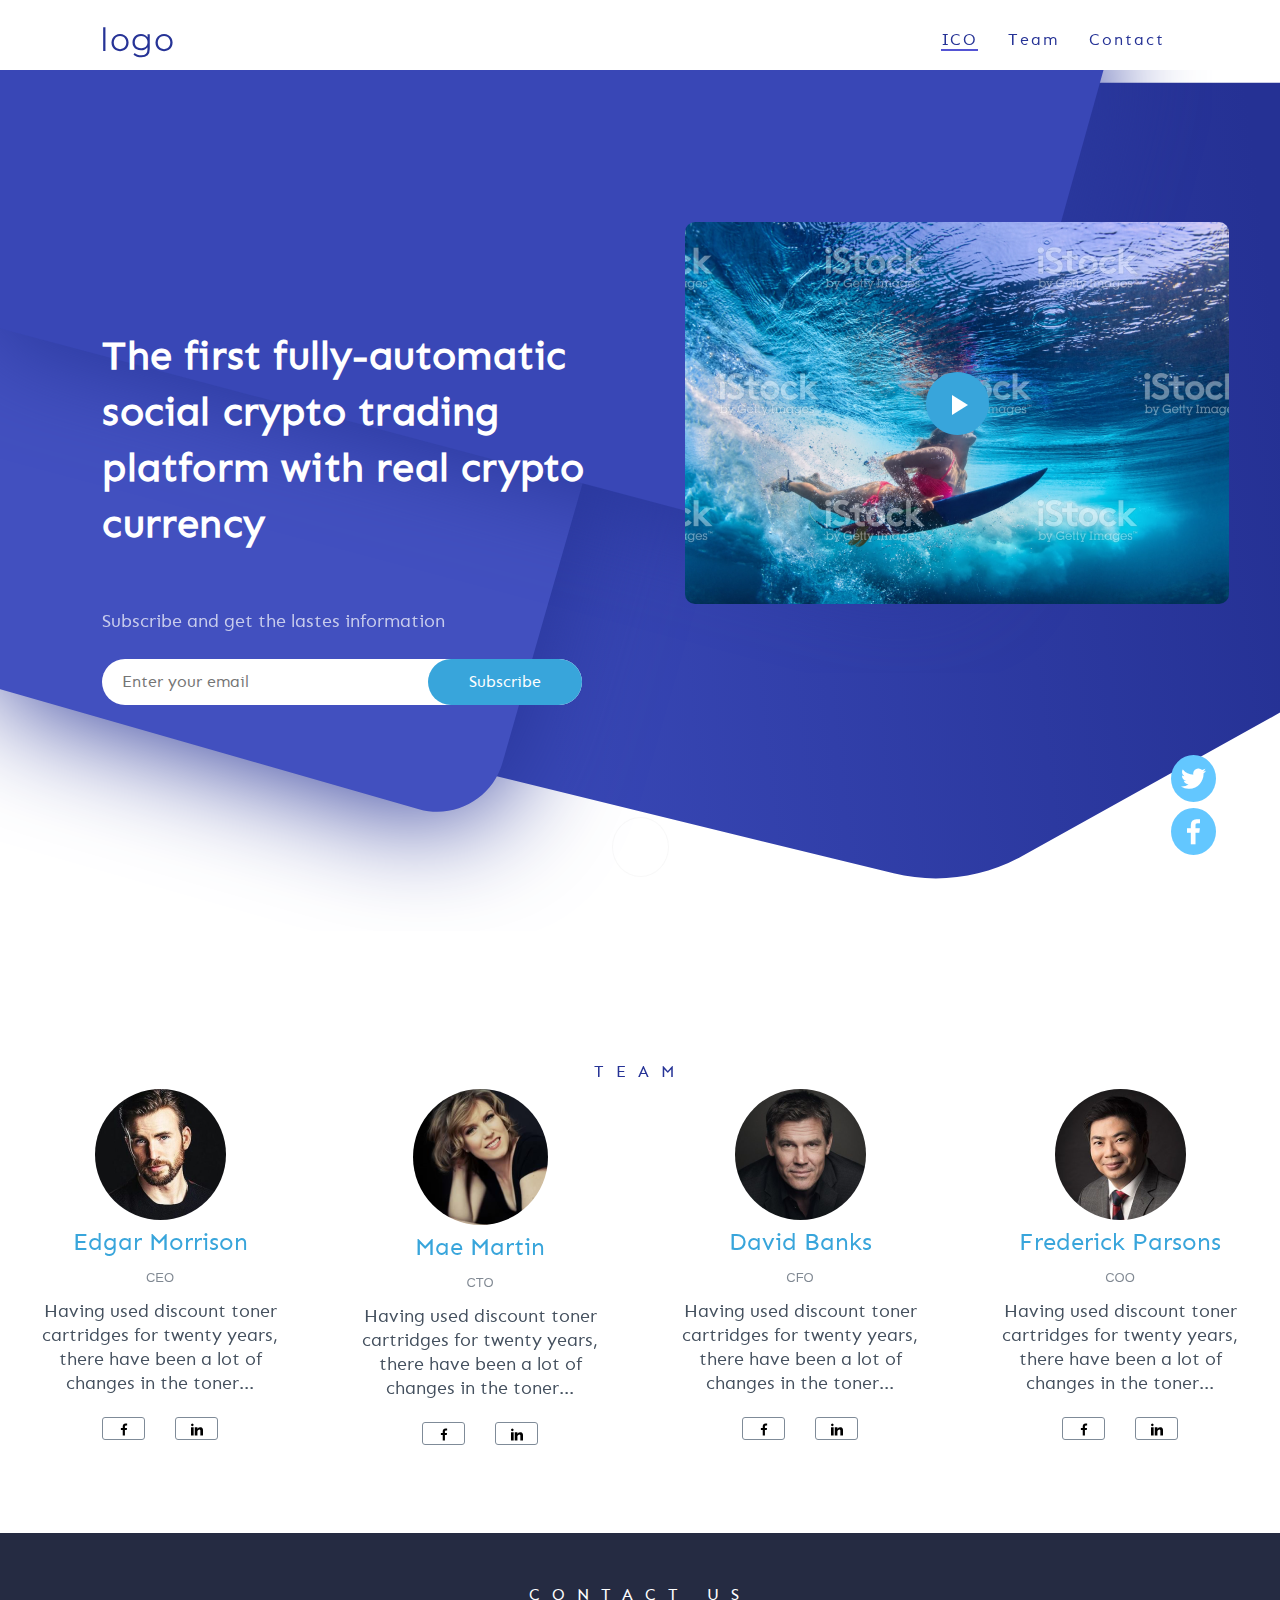
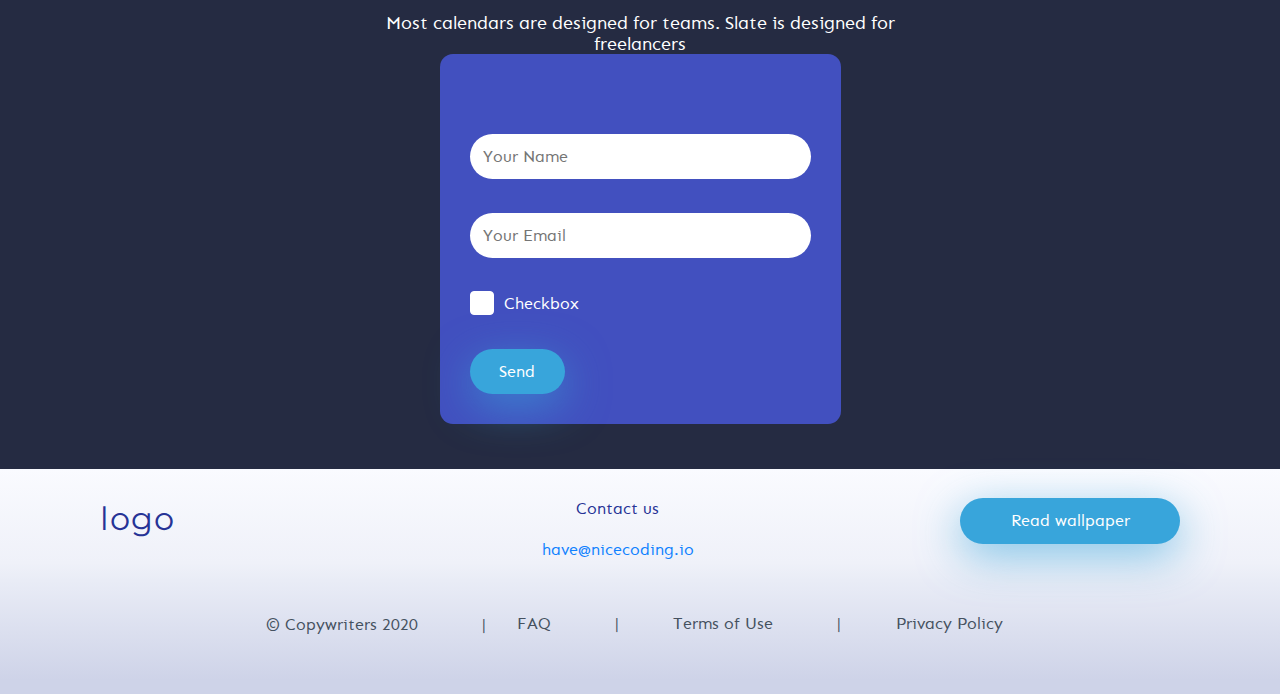
==== commit 3b305a1d: "demo" ====
--- a/index.html
+++ b/index.html
@@ -52,11 +52,7 @@
                             <i class="flaticon-facebook-app-symbol"></i>
                         </button>
                     </div>
-
-                </div>
-
-
-
+                </div>
             </div>
             <div class="main__arrowDown">
                 <a onclick="scrollFunction1()">
@@ -147,7 +143,10 @@
         </section>
         <footer>
             <div class="footer">
-                <a href="#" class="logo">logo</a>
+                <div class="footer__logoContainer">
+                    <a href="#" class="logo">logo</a>
+                </div>
+               
                 <div class="footer__email">
                     <p>Contact us</p>
                     <a href="mailto:have@nicecoding.io">have@nicecoding.io</a>
@@ -157,10 +156,14 @@
                 </button>
             </div>
             <div class="links">
-                <p>&copy; Copywriters 2020</p>
-                <a href="#">FAQ</a>
-                <a href="#">Terms of Use</a>
-                <a href="#">Privacy Policy</a>
+                <div class="links__layer1">
+                    <p>&copy; Copywriters 2020</p>
+                    <a href="#">FAQ</a>
+                </div>
+                <div class="links__layer2">
+                    <a href="#">Terms of Use</a>
+                    <a href="#">Privacy Policy</a>
+                </div>
             </div>
         </footer>
     </div>
--- a/style.css
+++ b/style.css
@@ -25,7 +25,7 @@
   line-height: 24px;
 }
 
-a:before, a:after {
+a:before {
   content: "";
   position: absolute;
   -webkit-transition: -webkit-transform 0.3s ease;
@@ -275,6 +275,7 @@
 
 .main__content .right__player img {
   width: 100%;
+  border-radius: 10px;
 }
 
 .main__content .right__player--click {
@@ -318,6 +319,7 @@
           flex-direction: column;
   position: relative;
   padding: 88px 0;
+  overflow-x: scroll;
 }
 
 .team__members {
@@ -432,7 +434,7 @@
 
 .contact__description {
   font-size: 18px;
-  width: 25%;
+  width: 40vw;
   text-align: center;
 }
 
@@ -537,10 +539,17 @@
           align-items: center;
 }
 
-footer .footer p,
-footer .footer a:not(.logo),
-footer .links p,
-footer .links a:not(.logo) {
+footer .footer__layer1 footer .footer__layer2 p,
+footer .footer__layer1 footer .footer__layer2 a:not(.logo),
+footer .links__layer1 footer .footer__layer2 p,
+footer .links__layer1 footer .footer__layer2 a:not(.logo), footer .footer__layer1
+footer .links__layer2 p,
+footer .footer__layer1
+footer .links__layer2 a:not(.logo),
+footer .links__layer1
+footer .links__layer2 p,
+footer .links__layer1
+footer .links__layer2 a:not(.logo) {
   font-size: 18px;
 }
 
@@ -591,25 +600,51 @@
 
 footer .links {
   padding: 40px 250px;
+  display: -webkit-box;
+  display: -ms-flexbox;
+  display: flex;
+  -webkit-box-orient: horizontal;
+  -webkit-box-direction: normal;
+      -ms-flex-direction: row;
+          flex-direction: row;
+  -webkit-box-pack: justify;
+      -ms-flex-pack: justify;
+          justify-content: space-between;
+}
+
+footer .links__layer1, footer .links__layer2 {
+  display: -webkit-box;
+  display: -ms-flexbox;
+  display: flex;
+  -webkit-box-orient: horizontal;
+  -webkit-box-direction: normal;
+      -ms-flex-direction: row;
+          flex-direction: row;
+  width: 30vw;
   -ms-flex-pack: distribute;
       justify-content: space-around;
 }
 
-footer .links p,
-footer .links a {
+footer .links__layer1 p {
+  margin: 3px 0 0 0;
+}
+
+footer .links__layer1 p, footer .links__layer1 a {
   color: #45515F;
 }
 
-footer .links p:not(:last-child)::after,
-footer .links a:not(:last-child)::after {
+footer .links__layer1 p:after, footer .links__layer1 a:after {
   content: "|";
-  margin: 0 3vw;
-  color: #9CA4C7;
-}
-
-footer .links p:first-child::after,
-footer .links a:first-child::after {
-  margin: 0 0 0 6vw;
+  margin-left: 5vw;
+}
+
+footer .links__layer2 a {
+  color: #45515F;
+}
+
+footer .links__layer2 a:not(:last-child):after {
+  content: "|";
+  margin-left: 5vw;
 }
 
 /* popup for teams members*/
@@ -701,10 +736,14 @@
   }
 }
 
-@media (max-width: 550px) and (min-width: 320px) {
+@media (max-width: 550px) and (min-width: 280px) {
   header,
   header.sticky {
     padding: 5px 1vw;
+  }
+  header a.logo,
+  header.sticky a.logo {
+    font-size: x-large;
   }
   .main__content {
     -webkit-box-orient: vertical;
@@ -712,14 +751,15 @@
         -ms-flex-direction: column;
             flex-direction: column;
     padding: 0;
-    min-height: 101vh;
+    min-height: 130vh;
   }
   .main__content .left {
     padding: 10vw;
   }
   .main__content .left__message {
-    font-size: 2em;
+    font-size: 24px;
     padding: 3vw 0 0 0;
+    line-height: 32px;
   }
   .main__content .left__subscribe {
     margin-top: 5vh;
@@ -738,12 +778,138 @@
         -ms-flex-align: center;
             align-items: center;
   }
-  .main__content .left__subscribtionElement input, .main__content .left__subscribtionElement button {
+  .main__content .left__subscribtionElement input,
+  .main__content .left__subscribtionElement button {
     width: 90vw;
     margin: 5px 0;
+    font-size: small;
   }
   .main__content .left__subscribtionElement button {
     position: unset;
+  }
+  .main__content .right {
+    padding: 0;
+    -webkit-box-align: center;
+        -ms-flex-align: center;
+            align-items: center;
+  }
+  .main__content .right__player {
+    width: 60vw;
+  }
+  .main__arrowDown {
+    margin: -60vh 0 10vh;
+  }
+  .team {
+    margin: 35vh 0 10vh;
+  }
+  .contact__description {
+    width: 90vw;
+    font-size: small;
+  }
+  .contact form {
+    width: 80vw;
+    height: 50vh;
+    padding: 5vh 5vh 7vh;
+  }
+  .contact form input[type="text"],
+  .contact form input[type="submit"],
+  .contact form input[type="email"] {
+    height: 7vh;
+    font-size: small;
+  }
+  footer {
+    height: -webkit-fit-content;
+    height: -moz-fit-content;
+    height: fit-content;
+  }
+  footer .footer {
+    -webkit-box-orient: vertical;
+    -webkit-box-direction: normal;
+        -ms-flex-direction: column;
+            flex-direction: column;
+    padding: 2vh 1vw;
+  }
+  footer .footer__logoContainer {
+    width: 100%;
+  }
+  footer .footer__logoContainer a.logo {
+    font-size: x-large;
+  }
+  footer .footer__email {
+    margin: 0;
+  }
+  footer .footer__email * {
+    margin: 0;
+  }
+  footer .footer__wallpaperlink {
+    width: 40vw;
+    height: 5vh;
+    margin-top: 3vh;
+    font-size: small;
+    padding: 0;
+  }
+  footer .links {
+    padding: 2vh 10px;
+    background: #fff;
+    -webkit-box-orient: vertical;
+    -webkit-box-direction: normal;
+        -ms-flex-direction: column;
+            flex-direction: column;
+    font-size: 12px;
+  }
+  footer .links__layer1, footer .links__layer2 {
+    width: 100%;
+  }
+  footer .links__layer1 {
+    -webkit-box-orient: horizontal;
+    -webkit-box-direction: normal;
+        -ms-flex-direction: row;
+            flex-direction: row;
+  }
+  footer .links__layer1 p,
+  footer .links__layer1 a {
+    color: #45515F;
+  }
+  footer .links__layer1 p::after,
+  footer .links__layer1 a::after {
+    content: "";
+    margin: 0 3vw;
+    color: #9CA4C7;
+  }
+  footer .links__layer1 p:first-child::after,
+  footer .links__layer1 a:first-child::after {
+    margin: 0 0 0 6vw;
+  }
+  footer .links__layer2 {
+    -webkit-box-orient: horizontal;
+    -webkit-box-direction: normal;
+        -ms-flex-direction: row;
+            flex-direction: row;
+    padding-left: 7vw;
+  }
+  footer .links__layer2 p,
+  footer .links__layer2 a {
+    color: #45515F;
+  }
+  footer .links__layer2 p::after,
+  footer .links__layer2 a::after {
+    content: "";
+    margin: 0 3vw;
+    color: #9CA4C7;
+  }
+  footer .links__layer2 p:not(:last-child):after,
+  footer .links__layer2 a:not(:last-child):after {
+    content: "";
+  }
+  footer .links__layer2 p:first-child::after,
+  footer .links__layer2 a:first-child::after {
+    margin: 0 0 0 6vw;
+  }
+  .popup {
+    width: 90vw;
+  }
+  .popup .name {
+    font-size: large;
   }
 }
 
@@ -764,7 +930,7 @@
     padding: 10vw;
   }
   .main__content .left__message {
-    font-size: 2em;
+    font-size: xx-large;
     padding: 3vw 0 0 0;
   }
   .main__content .left__subscribe {
@@ -787,13 +953,13 @@
             align-items: center;
   }
   .main__content .right__player {
-    max-width: 40vw;
+    max-width: 65vw;
   }
   .main__arrowDown {
-    margin: -45vh 0 2vh;
+    margin: -50vh 0 2vh;
   }
   .team {
-    margin: 50vh 0vw 5vw;
+    margin: 35vh 0vw 5vw;
   }
   .team__members div {
     width: 25vw;
@@ -806,6 +972,41 @@
   }
   footer .links {
     padding: 6vh 7vw 0vh;
+    -webkit-box-orient: horizontal;
+    -webkit-box-direction: normal;
+        -ms-flex-direction: row;
+            flex-direction: row;
+    -webkit-box-pack: center;
+        -ms-flex-pack: center;
+            justify-content: center;
+  }
+  footer .links__layer1 p:after, footer .links__layer1 a:after {
+    margin-left: 3vw;
+  }
+  footer .links__layer2 a:not(:last-child):after {
+    content: "|";
+    margin-left: 3vw;
+  }
+  .popup {
+    width: 70vw;
+  }
+  .popup .description__text {
+    font-size: xx-large;
+  }
+}
+
+@media (max-width: 1000px) {
+  footer p, footer a {
+    font-size: small;
+  }
+}
+
+@media (max-width: 500px) and (min-width: 400px) {
+  .main__content {
+    min-height: 100vh;
+  }
+  .main__arrowDown {
+    margin: -47vh 0 10vh;
   }
 }
 /*# sourceMappingURL=style.css.map */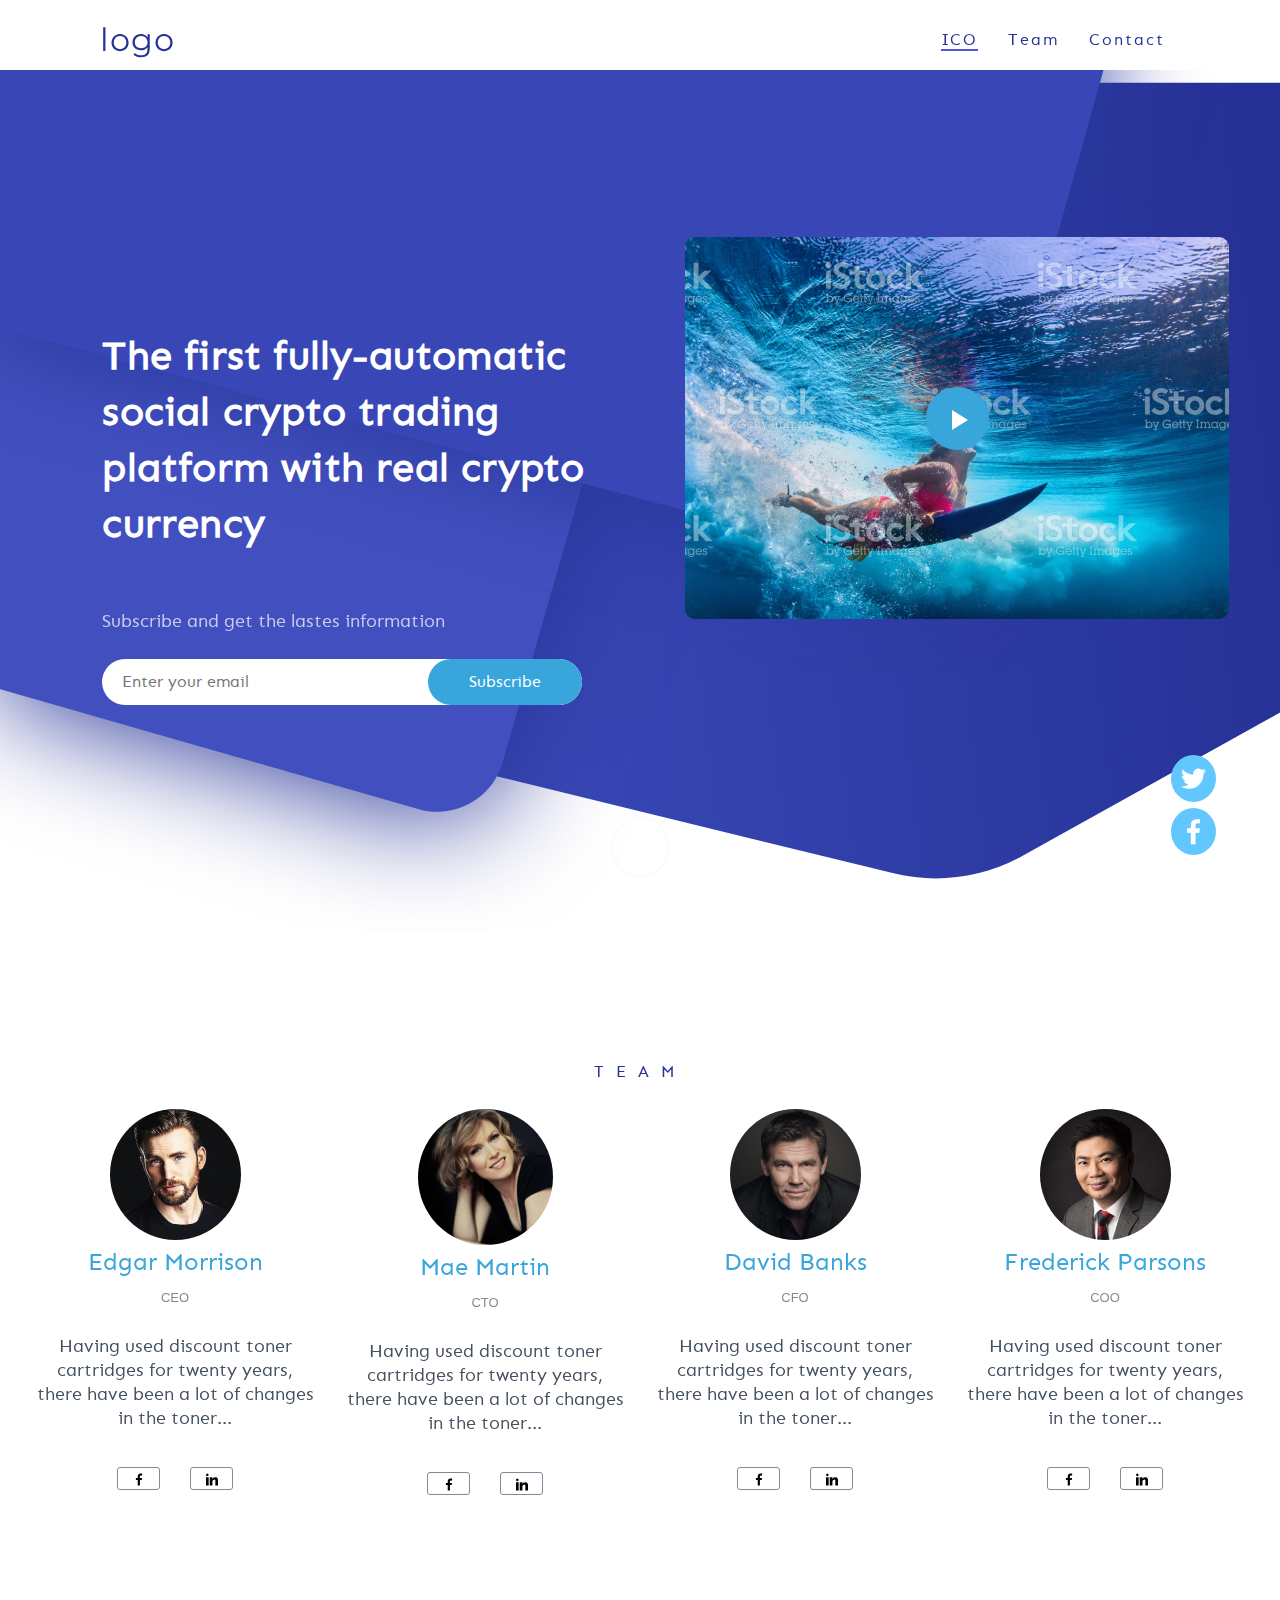
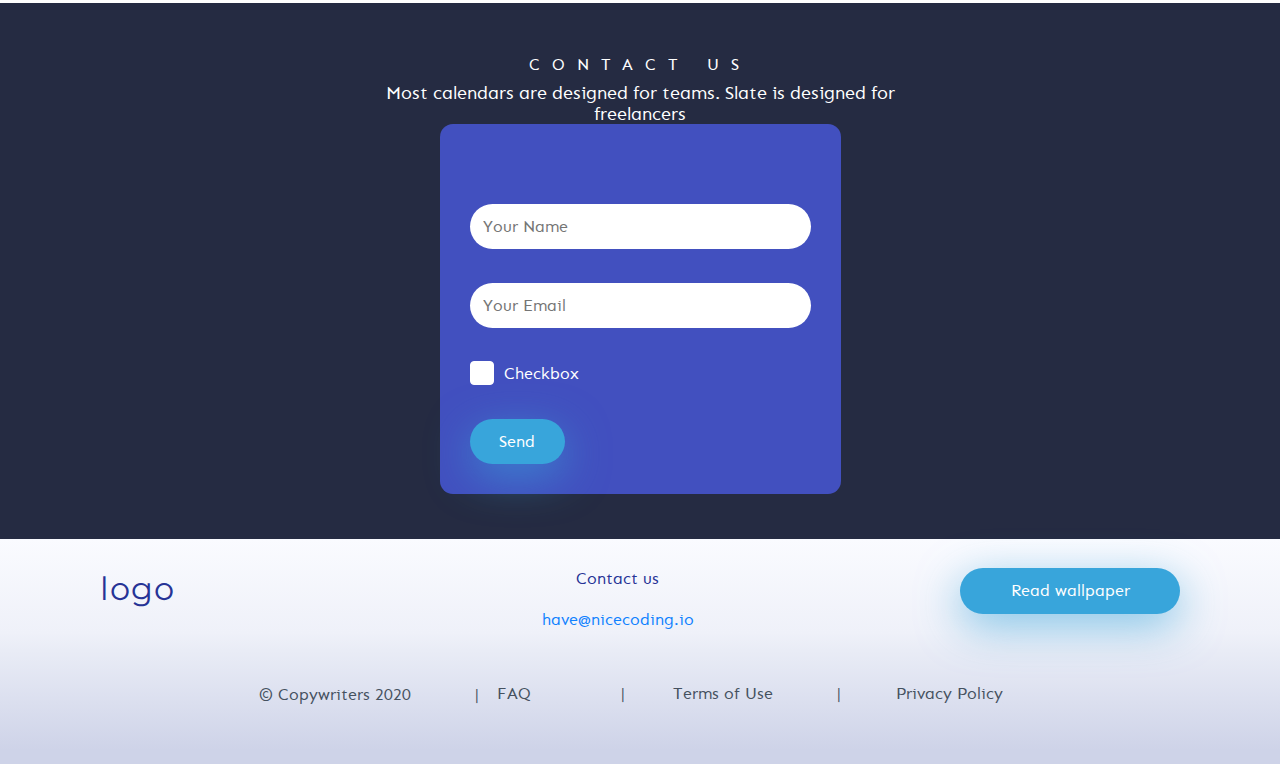
==== commit 515c9e7e: "Naprawiono overflow-x" ====
--- a/index.html
+++ b/index.html
@@ -170,7 +170,7 @@
     <div id="popupContainer">
         <section class="popup" id="popup-1">
             <div class="popup__closeBtn">
-                <button class="popup__close">
+                <button id="btn-1" onClick="closePopup(this.id)">
                     <i class="flaticon-close-button"></i>
                 </button>
             </div>
@@ -197,7 +197,7 @@
         </section>
         <section class="popup" id="popup-2">
             <div class="popup__closeBtn">
-                <button class="popup__close">
+                <button id="btn-2" onClick="closePopup(this.id)">
                     <i class="flaticon-close-button"></i>
                 </button>
             </div>
@@ -224,7 +224,7 @@
         </section>
         <section class="popup" id="popup-3">
             <div class="popup__closeBtn">
-                <button class="popup__close">
+                <button id="btn-3" onClick="closePopup(this.id)">
                     <i class="flaticon-close-button"></i>
                 </button>
             </div>
@@ -251,7 +251,7 @@
         </section>
         <section class="popup" id="popup-4">
             <div class="popup__closeBtn">
-                <button class="popup__close">
+                <button id="btn-4" onClick="closePopup(this.id)">
                     <i class="flaticon-close-button"></i>
                 </button>
             </div>
--- a/style.css
+++ b/style.css
@@ -65,7 +65,6 @@
   background-color: rgba(0, 0, 0, 0.7);
 }
 
-/*specific part*/
 header {
   position: fixed;
   width: 100%;
@@ -165,7 +164,6 @@
   font-weight: 700;
   line-height: 56px;
   letter-spacing: 0.2px;
-  text-align: left;
 }
 
 .main__content .left__subscribe {
@@ -182,7 +180,6 @@
   -webkit-box-direction: normal;
       -ms-flex-direction: column;
           flex-direction: column;
-  color: #fff;
 }
 
 .main__content .left__subscribe p {
@@ -237,7 +234,7 @@
   -webkit-box-pack: center;
       -ms-flex-pack: center;
           justify-content: center;
-  padding: 0 0 300px 0;
+  padding: 0 0 30vh 0;
 }
 
 .main__content .right .socialButtons {
@@ -323,11 +320,11 @@
 }
 
 .team__members {
-  margin: 0 20px;
-  display: -webkit-box;
-  display: -ms-flexbox;
-  display: flex;
-  width: 100vw;
+  padding: 20px;
+  display: -webkit-box;
+  display: -ms-flexbox;
+  display: flex;
+  max-width: 100vw;
   -ms-flex-pack: distribute;
       justify-content: space-around;
 }
@@ -343,7 +340,7 @@
   -webkit-box-align: center;
       -ms-flex-align: center;
           align-items: center;
-  width: 270px;
+  min-width: 25%;
 }
 
 .team__members div img {
@@ -380,6 +377,7 @@
 
 .team__members div p.description {
   color: #45515F;
+  padding: 15px;
   font-size: 18px;
   line-height: 24px;
 }
@@ -537,6 +535,7 @@
   -webkit-box-align: center;
       -ms-flex-align: center;
           align-items: center;
+  padding: 10vh 20vw;
 }
 
 footer .footer__layer1 footer .footer__layer2 p,
@@ -625,17 +624,22 @@
       justify-content: space-around;
 }
 
+footer .links__layer1 p, footer .links__layer1 a {
+  color: #45515F;
+}
+
 footer .links__layer1 p {
   margin: 3px 0 0 0;
 }
 
-footer .links__layer1 p, footer .links__layer1 a {
-  color: #45515F;
-}
-
-footer .links__layer1 p:after, footer .links__layer1 a:after {
+footer .links__layer1 p:after {
   content: "|";
   margin-left: 5vw;
+}
+
+footer .links__layer1 a:after {
+  content: "|";
+  margin-left: 7vw;
 }
 
 footer .links__layer2 a {
@@ -650,15 +654,15 @@
 /* popup for teams members*/
 .popup {
   display: none;
-  position: absolute;
+  position: fixed;
   top: 50%;
   left: 50%;
   -webkit-transform: translate(-50%, -50%);
           transform: translate(-50%, -50%);
   background: white;
   border-radius: 20px;
-  width: 26vw;
-  height: 71vh;
+  width: 40vw;
+  height: 90vh;
   -webkit-box-orient: vertical;
   -webkit-box-direction: normal;
       -ms-flex-direction: column;
@@ -682,7 +686,7 @@
           justify-content: flex-end;
 }
 
-.popup__close {
+.popup [id*="btn-"] {
   border-radius: 50%;
   width: 25px;
   height: 27px;
@@ -701,6 +705,7 @@
 
 .popup .description__text {
   color: #45515F;
+  font-size: 17px;
 }
 
 .popup .name {
@@ -800,7 +805,7 @@
     margin: -60vh 0 10vh;
   }
   .team {
-    margin: 35vh 0 10vh;
+    padding: 35vh 0 10vh;
   }
   .contact__description {
     width: 90vw;
@@ -959,10 +964,22 @@
     margin: -50vh 0 2vh;
   }
   .team {
-    margin: 35vh 0vw 5vw;
+    margin: 45vh 0vw 5vw;
+  }
+  .team__members {
+    max-width: 100%;
+    display: -webkit-box;
+    display: -ms-flexbox;
+    display: flex;
+    width: unset;
+    overflow-x: scroll;
+    margin: 0;
+    -webkit-box-pack: unset;
+        -ms-flex-pack: unset;
+            justify-content: unset;
   }
   .team__members div {
-    width: 25vw;
+    min-width: 40vw;
   }
   footer {
     padding: 0;
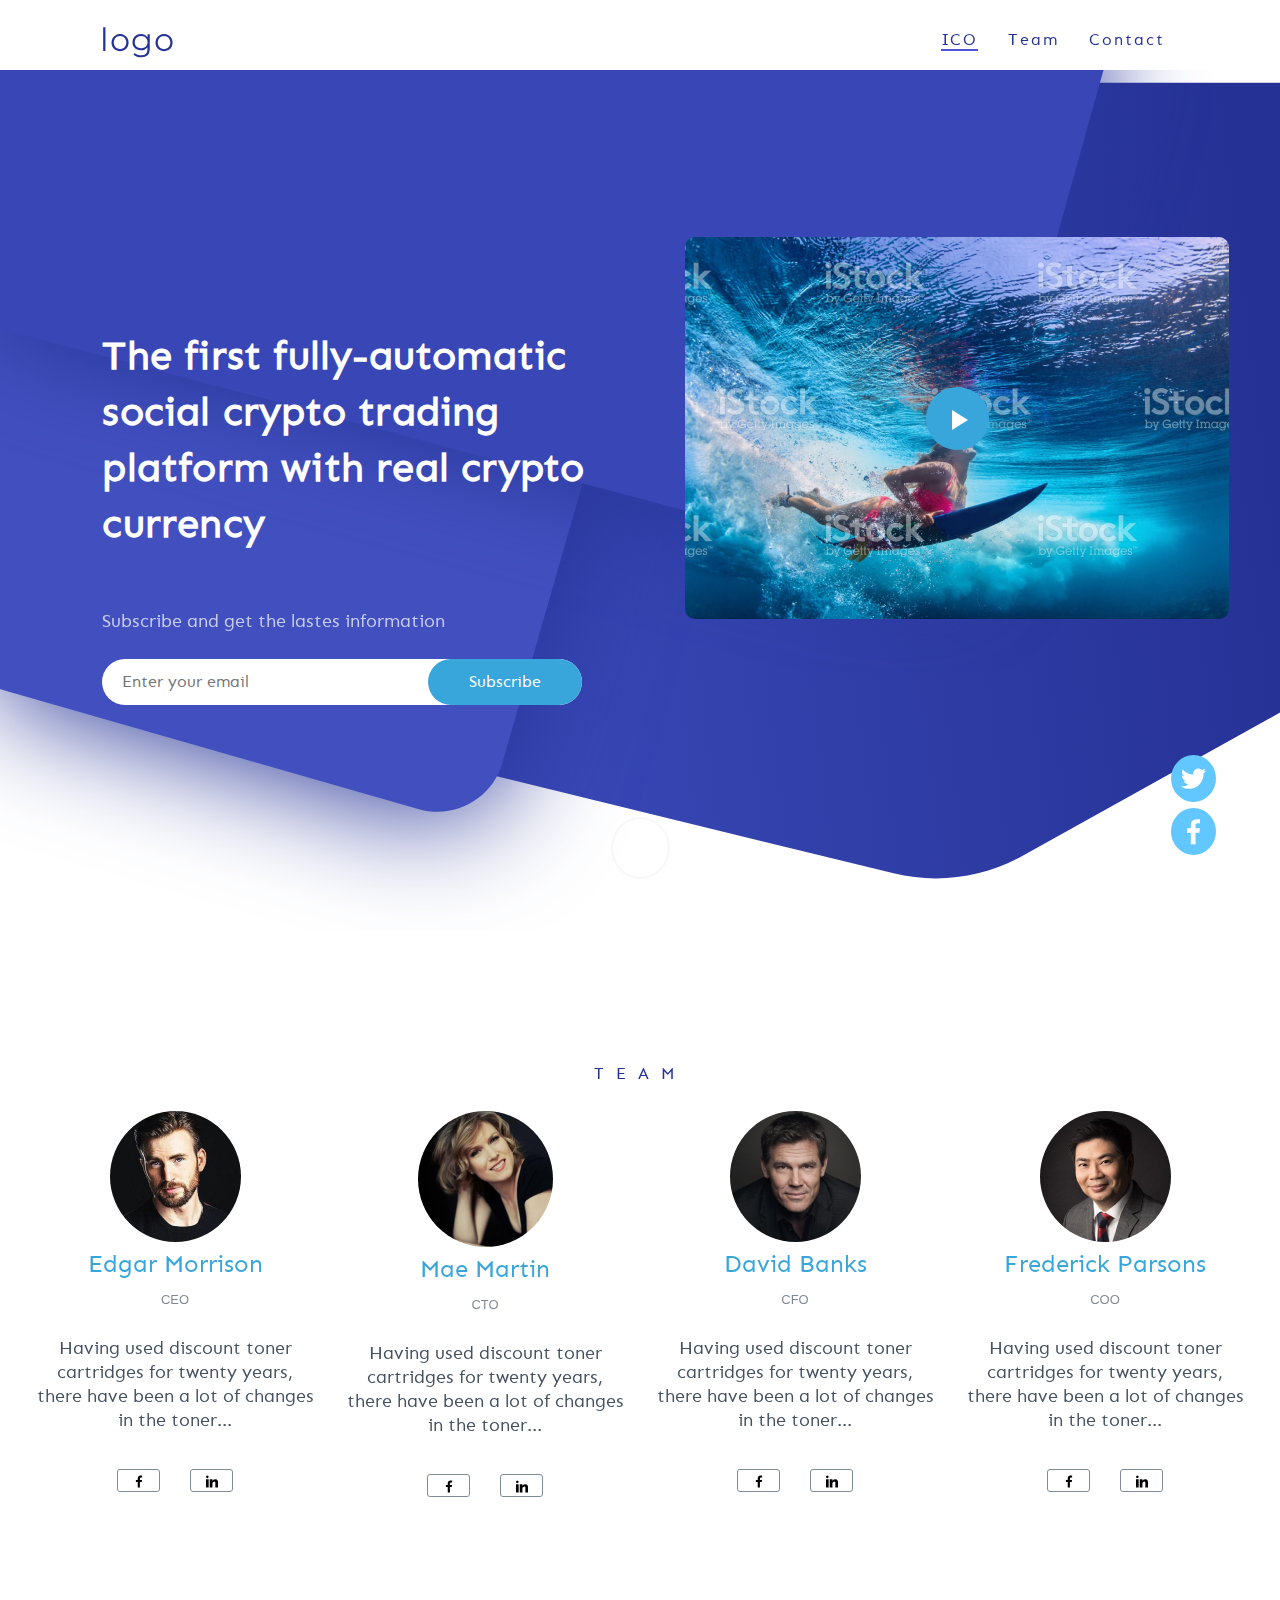
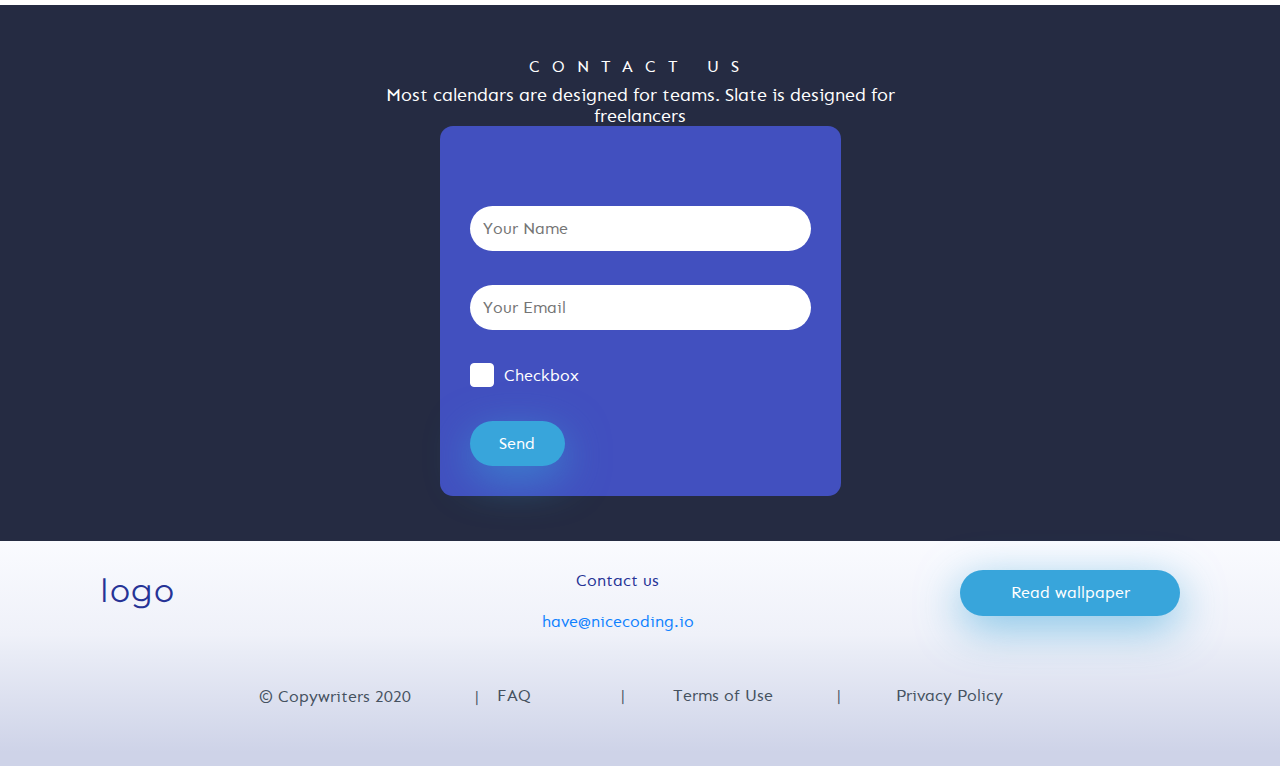
==== commit 85af3faf: "Added mixins" ====
--- a/index.html
+++ b/index.html
@@ -124,6 +124,7 @@
                     </div>
                 </div>
             </div>
+            
         </section>
         <section class="contact">
             <p class="contact__header">Contact Us</p>
--- a/style.css
+++ b/style.css
@@ -298,7 +298,7 @@
 
 .main__arrowDown a {
   background: transparent;
-  border: 1px solid rgba(231, 231, 231, 0.3);
+  border: 2px solid rgba(231, 231, 231, 0.3);
   border-radius: 50%;
   padding: 15px;
 }
@@ -624,7 +624,8 @@
       justify-content: space-around;
 }
 
-footer .links__layer1 p, footer .links__layer1 a {
+footer .links__layer1 p,
+footer .links__layer1 a {
   color: #45515F;
 }
 
@@ -741,180 +742,23 @@
   }
 }
 
-@media (max-width: 550px) and (min-width: 280px) {
-  header,
-  header.sticky {
-    padding: 5px 1vw;
-  }
-  header a.logo,
-  header.sticky a.logo {
-    font-size: x-large;
-  }
+@media (max-width: 420px) and (min-width: 321px) {
   .main__content {
-    -webkit-box-orient: vertical;
-    -webkit-box-direction: normal;
-        -ms-flex-direction: column;
-            flex-direction: column;
-    padding: 0;
-    min-height: 130vh;
-  }
-  .main__content .left {
-    padding: 10vw;
-  }
-  .main__content .left__message {
-    font-size: 24px;
-    padding: 3vw 0 0 0;
-    line-height: 32px;
-  }
-  .main__content .left__subscribe {
-    margin-top: 5vh;
-    width: 85vw;
-  }
-  .main__content .left__subscribe p {
-    font-size: 18px;
-  }
-  .main__content .left__subscribtionElement {
-    -webkit-box-orient: vertical;
-    -webkit-box-direction: normal;
-        -ms-flex-direction: column;
-            flex-direction: column;
-    width: 100%;
-    -webkit-box-align: center;
-        -ms-flex-align: center;
-            align-items: center;
-  }
-  .main__content .left__subscribtionElement input,
-  .main__content .left__subscribtionElement button {
-    width: 90vw;
-    margin: 5px 0;
-    font-size: small;
-  }
-  .main__content .left__subscribtionElement button {
-    position: unset;
-  }
-  .main__content .right {
-    padding: 0;
-    -webkit-box-align: center;
-        -ms-flex-align: center;
-            align-items: center;
-  }
-  .main__content .right__player {
-    width: 60vw;
+    min-height: 110vh;
   }
   .main__arrowDown {
-    margin: -60vh 0 10vh;
+    margin: -50vh 0 10vh;
   }
   .team {
-    padding: 35vh 0 10vh;
-  }
-  .contact__description {
-    width: 90vw;
-    font-size: small;
+    margin: 35vh 0 5vh;
   }
   .contact form {
-    width: 80vw;
-    height: 50vh;
-    padding: 5vh 5vh 7vh;
+    height: 40vh;
   }
   .contact form input[type="text"],
-  .contact form input[type="submit"],
-  .contact form input[type="email"] {
-    height: 7vh;
-    font-size: small;
-  }
-  footer {
-    height: -webkit-fit-content;
-    height: -moz-fit-content;
-    height: fit-content;
-  }
-  footer .footer {
-    -webkit-box-orient: vertical;
-    -webkit-box-direction: normal;
-        -ms-flex-direction: column;
-            flex-direction: column;
-    padding: 2vh 1vw;
-  }
-  footer .footer__logoContainer {
-    width: 100%;
-  }
-  footer .footer__logoContainer a.logo {
-    font-size: x-large;
-  }
-  footer .footer__email {
-    margin: 0;
-  }
-  footer .footer__email * {
-    margin: 0;
-  }
-  footer .footer__wallpaperlink {
-    width: 40vw;
+  .contact form input[type="email"],
+  .contact form input[type="submit"] {
     height: 5vh;
-    margin-top: 3vh;
-    font-size: small;
-    padding: 0;
-  }
-  footer .links {
-    padding: 2vh 10px;
-    background: #fff;
-    -webkit-box-orient: vertical;
-    -webkit-box-direction: normal;
-        -ms-flex-direction: column;
-            flex-direction: column;
-    font-size: 12px;
-  }
-  footer .links__layer1, footer .links__layer2 {
-    width: 100%;
-  }
-  footer .links__layer1 {
-    -webkit-box-orient: horizontal;
-    -webkit-box-direction: normal;
-        -ms-flex-direction: row;
-            flex-direction: row;
-  }
-  footer .links__layer1 p,
-  footer .links__layer1 a {
-    color: #45515F;
-  }
-  footer .links__layer1 p::after,
-  footer .links__layer1 a::after {
-    content: "";
-    margin: 0 3vw;
-    color: #9CA4C7;
-  }
-  footer .links__layer1 p:first-child::after,
-  footer .links__layer1 a:first-child::after {
-    margin: 0 0 0 6vw;
-  }
-  footer .links__layer2 {
-    -webkit-box-orient: horizontal;
-    -webkit-box-direction: normal;
-        -ms-flex-direction: row;
-            flex-direction: row;
-    padding-left: 7vw;
-  }
-  footer .links__layer2 p,
-  footer .links__layer2 a {
-    color: #45515F;
-  }
-  footer .links__layer2 p::after,
-  footer .links__layer2 a::after {
-    content: "";
-    margin: 0 3vw;
-    color: #9CA4C7;
-  }
-  footer .links__layer2 p:not(:last-child):after,
-  footer .links__layer2 a:not(:last-child):after {
-    content: "";
-  }
-  footer .links__layer2 p:first-child::after,
-  footer .links__layer2 a:first-child::after {
-    margin: 0 0 0 6vw;
-  }
-  .popup {
-    width: 90vw;
-  }
-  .popup .name {
-    font-size: large;
   }
 }
 
@@ -997,7 +841,8 @@
         -ms-flex-pack: center;
             justify-content: center;
   }
-  footer .links__layer1 p:after, footer .links__layer1 a:after {
+  footer .links__layer1 p:after,
+  footer .links__layer1 a:after {
     margin-left: 3vw;
   }
   footer .links__layer2 a:not(:last-child):after {
@@ -1013,8 +858,67 @@
 }
 
 @media (max-width: 1000px) {
-  footer p, footer a {
+  footer p,
+  footer a {
     font-size: small;
+  }
+}
+
+/*ok*/
+@media (max-width: 319px) {
+  header a.logo, header.sticky a.logo {
+    font-size: medium;
+  }
+  header nav ul li a, header.sticky nav ul li a {
+    font-size: small;
+  }
+  .main__content {
+    min-height: 95vh;
+  }
+  .main__content .left__message {
+    font-size: large;
+  }
+  .main__content .left__subscribtionElement {
+    width: unset;
+  }
+  .main__content .left__subscribtionElement input {
+    width: 90vw;
+  }
+  .main__content .left__subscribe {
+    margin-top: 2vh;
+  }
+  .main__content .left__subscribe p {
+    font-size: small;
+  }
+  .main__content .right {
+    padding: 0;
+  }
+  .main__arrowDown {
+    margin: -43vh 0 2vh;
+  }
+  .main__arrowDown a {
+    padding: 10px;
+  }
+  .main__arrowDown a i::before {
+    font-size: 15px;
+  }
+  .team {
+    margin: 35vh 0vw 5vw;
+  }
+  footer .footer {
+    padding: 2vh 2vw;
+  }
+  footer .footer__logoContainer a.logo {
+    font-size: medium;
+  }
+  footer .links {
+    -webkit-box-orient: vertical;
+    -webkit-box-direction: normal;
+        -ms-flex-direction: column;
+            flex-direction: column;
+  }
+  .popup .description__text {
+    font-size: medium;
   }
 }
 
@@ -1026,4 +930,194 @@
     margin: -47vh 0 10vh;
   }
 }
+
+@media (max-width: 550px) and (min-width: 280px) {
+  header,
+  header.sticky {
+    padding: 5px 1vw;
+  }
+  header a.logo,
+  header.sticky a.logo {
+    font-size: x-large;
+  }
+  .main__content {
+    -webkit-box-orient: vertical;
+    -webkit-box-direction: normal;
+        -ms-flex-direction: column;
+            flex-direction: column;
+    padding: 0;
+    min-height: 130vh;
+  }
+  .main__content .left {
+    padding: 10vw;
+  }
+  .main__content .left__message {
+    font-size: 24px;
+    padding: 3vw 0 0 0;
+    line-height: 32px;
+  }
+  .main__content .left__subscribe {
+    margin-top: 5vh;
+    width: 85vw;
+  }
+  .main__content .left__subscribe p {
+    font-size: 18px;
+  }
+  .main__content .left__subscribtionElement {
+    -webkit-box-orient: vertical;
+    -webkit-box-direction: normal;
+        -ms-flex-direction: column;
+            flex-direction: column;
+    width: 100%;
+    -webkit-box-align: center;
+        -ms-flex-align: center;
+            align-items: center;
+  }
+  .main__content .left__subscribtionElement input,
+  .main__content .left__subscribtionElement button {
+    width: 90vw;
+    margin: 5px 0;
+    font-size: small;
+  }
+  .main__content .left__subscribtionElement button {
+    position: unset;
+  }
+  .main__content .right {
+    padding: 0;
+    -webkit-box-align: center;
+        -ms-flex-align: center;
+            align-items: center;
+  }
+  .main__content .right__player {
+    width: 60vw;
+  }
+  .main__arrowDown {
+    margin: -60vh 0 10vh;
+  }
+  .team {
+    padding: 0;
+    margin: 55vh 0vw 5vw;
+  }
+  .team__members {
+    -webkit-box-pack: unset;
+        -ms-flex-pack: unset;
+            justify-content: unset;
+  }
+  .team__members div {
+    min-width: 100%;
+    padding: 0 20px;
+  }
+  .contact {
+    -ms-flex-pack: distribute;
+        justify-content: space-around;
+  }
+  .contact__description {
+    width: 90vw;
+    font-size: small;
+  }
+  .contact form {
+    width: 80vw;
+    height: 50vh;
+  }
+  .contact form input[type="text"],
+  .contact form input[type="submit"],
+  .contact form input[type="email"] {
+    height: 7vh;
+    font-size: small;
+  }
+  footer {
+    height: -webkit-fit-content;
+    height: -moz-fit-content;
+    height: fit-content;
+  }
+  footer .footer {
+    -webkit-box-orient: vertical;
+    -webkit-box-direction: normal;
+        -ms-flex-direction: column;
+            flex-direction: column;
+    padding: 2vh 1vw;
+  }
+  footer .footer__logoContainer {
+    width: 100%;
+  }
+  footer .footer__logoContainer a.logo {
+    font-size: x-large;
+  }
+  footer .footer__email {
+    margin: 0;
+  }
+  footer .footer__email * {
+    margin: 0;
+  }
+  footer .footer__wallpaperlink {
+    width: 40vw;
+    height: 5vh;
+    margin-top: 3vh;
+    font-size: small;
+    padding: 0;
+  }
+  footer .links {
+    padding: 2vh 10px;
+    background: #fff;
+    -webkit-box-orient: vertical;
+    -webkit-box-direction: normal;
+        -ms-flex-direction: column;
+            flex-direction: column;
+    font-size: 12px;
+  }
+  footer .links__layer1, footer .links__layer2 {
+    width: 100%;
+  }
+  footer .links__layer1 {
+    -webkit-box-orient: horizontal;
+    -webkit-box-direction: normal;
+        -ms-flex-direction: row;
+            flex-direction: row;
+  }
+  footer .links__layer1 p,
+  footer .links__layer1 a {
+    color: #45515F;
+  }
+  footer .links__layer1 p::after,
+  footer .links__layer1 a::after {
+    content: "";
+    margin: 0 3vw;
+    color: #9CA4C7;
+  }
+  footer .links__layer1 p:first-child::after,
+  footer .links__layer1 a:first-child::after {
+    margin: 0 0 0 6vw;
+  }
+  footer .links__layer2 {
+    -webkit-box-orient: horizontal;
+    -webkit-box-direction: normal;
+        -ms-flex-direction: row;
+            flex-direction: row;
+    padding-left: 7vw;
+  }
+  footer .links__layer2 p,
+  footer .links__layer2 a {
+    color: #45515F;
+  }
+  footer .links__layer2 p::after,
+  footer .links__layer2 a::after {
+    content: "";
+    margin: 0 3vw;
+    color: #9CA4C7;
+  }
+  footer .links__layer2 p:not(:last-child):after,
+  footer .links__layer2 a:not(:last-child):after {
+    content: "";
+  }
+  footer .links__layer2 p:first-child::after,
+  footer .links__layer2 a:first-child::after {
+    margin: 0 0 0 6vw;
+  }
+  .popup {
+    width: 90vw;
+  }
+  .popup .name {
+    font-size: large;
+  }
+}
 /*# sourceMappingURL=style.css.map */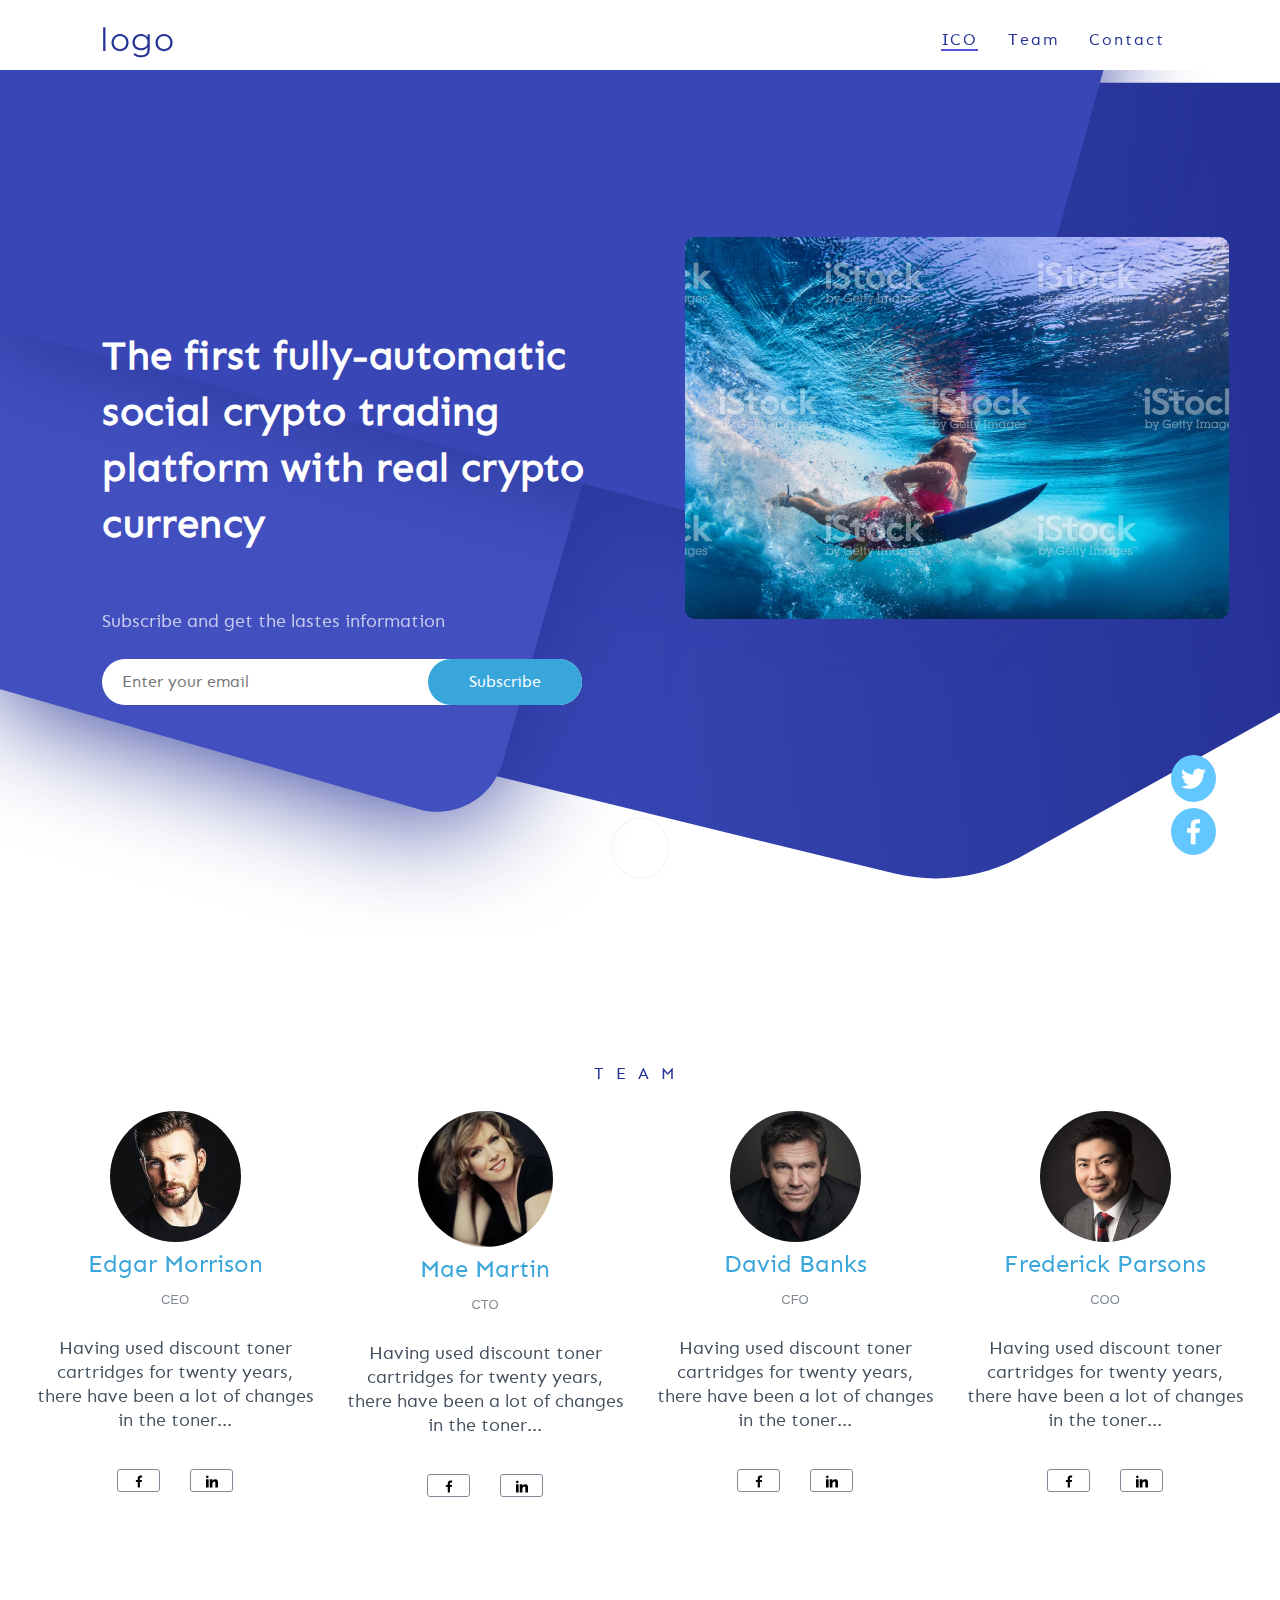
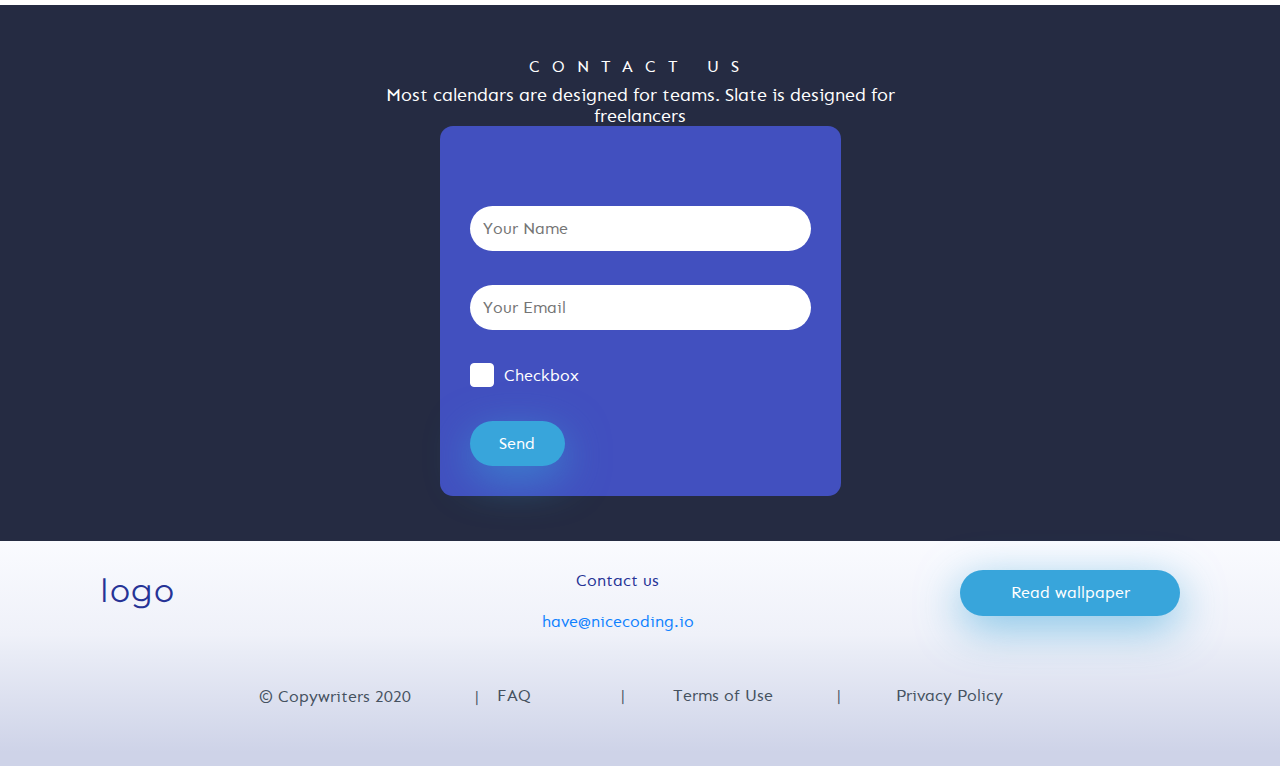
==== commit ab51574b: "Added folder for styles" ====
--- a/index.html
+++ b/index.html
@@ -1,17 +1,15 @@
-<!-- <div>Icons made by <a href="https://www.flaticon.local/authors/freepik" title="Freepik">Freepik</a> from <a href="https://www.flaticon.local/" title="Flaticon">www.flaticon.local</a></div> -->
 <!DOCTYPE html>
 <html lang="en">
 
 <head>
     <meta charset="UTF-8">
     <meta name="viewport" content="width=device-width, initial-scale=1.0">
-    <link rel="stylesheet" href="./style.css">
+    <link rel="stylesheet" href="./styles/style.css">
     <link rel="stylesheet" href="./fonts.css">
     <link rel="stylesheet" href="./font/flaticon.css">
     <script src="./script.js"></script>
     <title>Nice Coding</title>
 </head>
-
 <body>
     <div class="container" id="container">
         <header>
@@ -55,7 +53,7 @@
                 </div>
             </div>
             <div class="main__arrowDown">
-                <a onclick="scrollFunction1()">
+                <a onclick="scrollFunction()">
                     <i class="flaticon-down-arrow"></i>
                 </a>
             </div>
@@ -124,7 +122,6 @@
                     </div>
                 </div>
             </div>
-            
         </section>
         <section class="contact">
             <p class="contact__header">Contact Us</p>
@@ -147,7 +144,7 @@
                 <div class="footer__logoContainer">
                     <a href="#" class="logo">logo</a>
                 </div>
-               
+
                 <div class="footer__email">
                     <p>Contact us</p>
                     <a href="mailto:have@nicecoding.io">have@nicecoding.io</a>
@@ -170,7 +167,7 @@
     </div>
     <div id="popupContainer">
         <section class="popup" id="popup-1">
-            <div class="popup__closeBtn">
+            <div class="popup__closeButtonContainer">
                 <button id="btn-1" onClick="closePopup(this.id)">
                     <i class="flaticon-close-button"></i>
                 </button>
@@ -197,7 +194,7 @@
             </div>
         </section>
         <section class="popup" id="popup-2">
-            <div class="popup__closeBtn">
+            <div class="popup__closeButtonContainer">
                 <button id="btn-2" onClick="closePopup(this.id)">
                     <i class="flaticon-close-button"></i>
                 </button>
@@ -224,7 +221,7 @@
             </div>
         </section>
         <section class="popup" id="popup-3">
-            <div class="popup__closeBtn">
+            <div class="popup__closeButtonContainer">
                 <button id="btn-3" onClick="closePopup(this.id)">
                     <i class="flaticon-close-button"></i>
                 </button>
@@ -251,7 +248,7 @@
             </div>
         </section>
         <section class="popup" id="popup-4">
-            <div class="popup__closeBtn">
+            <div class="popup__closeButtonContainer">
                 <button id="btn-4" onClick="closePopup(this.id)">
                     <i class="flaticon-close-button"></i>
                 </button>
@@ -279,4 +276,5 @@
         </section>
     </div>
 </body>
+
 </html>--- a/styles/style.css
+++ b/styles/style.css
@@ -0,0 +1,1121 @@
+@import url("https://fonts.googleapis.com/css2?family=Montserrat:wght@100;200;300;400;500;600;700;800;900&display=swap");
+/*TABLET*/
+* {
+  margin: 0;
+  padding: 0;
+  color: #263396;
+  font-size: 16px;
+  font-family: "Sen-Regular";
+  -webkit-box-sizing: border-box;
+          box-sizing: border-box;
+  border: none;
+  outline: none;
+}
+
+*::before, *::after {
+  -webkit-box-sizing: border-box;
+          box-sizing: border-box;
+}
+
+a {
+  position: relative;
+  color: inherit;
+  text-decoration: none;
+  line-height: 24px;
+}
+
+a:before {
+  content: "";
+  position: absolute;
+  -webkit-transition: -webkit-transform 0.3s ease;
+  transition: -webkit-transform 0.3s ease;
+  transition: transform 0.3s ease;
+  transition: transform 0.3s ease, -webkit-transform 0.3s ease;
+}
+
+a,
+button,
+input[type="submit"] {
+  cursor: pointer;
+}
+
+[class*="header"] {
+  line-height: 34px;
+  letter-spacing: 12px;
+  text-transform: uppercase;
+}
+
+.logo {
+  font-family: "Montserrat", sans-serif;
+  letter-spacing: 1px;
+  font-size: 2em;
+}
+
+.container {
+  position: relative;
+}
+
+#popupContainer {
+  display: none;
+  position: absolute;
+  top: 0;
+  left: 0;
+  width: 100%;
+  height: 100%;
+  background-color: rgba(0, 0, 0, 0.7);
+}
+
+header {
+  position: fixed;
+  width: 100%;
+  height: 70px;
+  display: -webkit-box;
+  display: -ms-flexbox;
+  display: flex;
+  -webkit-box-pack: justify;
+      -ms-flex-pack: justify;
+          justify-content: space-between;
+  -webkit-box-align: center;
+      -ms-flex-align: center;
+          align-items: center;
+  padding: 40px 100px;
+  z-index: 10000;
+  -webkit-transition: 0.3s;
+  transition: 0.3s;
+}
+
+header.sticky {
+  padding: 5px 100px;
+  background: #fff;
+}
+
+header nav ul {
+  display: -webkit-box;
+  display: -ms-flexbox;
+  display: flex;
+}
+
+header nav ul li {
+  list-style-type: none;
+}
+
+header nav ul li a {
+  position: relative;
+  margin: 0 15px;
+  letter-spacing: 2px;
+}
+
+header nav ul li a.active {
+  border-bottom: 2px solid #5454d4;
+}
+
+header nav ul li:first-child a {
+  text-transform: uppercase;
+}
+
+.main {
+  display: -webkit-box;
+  display: -ms-flexbox;
+  display: flex;
+  -webkit-box-orient: vertical;
+  -webkit-box-direction: normal;
+      -ms-flex-direction: column;
+          flex-direction: column;
+}
+
+.main__content {
+  display: -webkit-box;
+  display: -ms-flexbox;
+  display: flex;
+  background: url("../assets/BG.svg");
+  -webkit-box-pack: justify;
+      -ms-flex-pack: justify;
+          justify-content: space-between;
+  background-size: cover;
+  margin-top: 70px;
+  padding: 0 4vw 0 8vw;
+  top: 50px;
+  background-position: 50% 20%;
+  min-height: 110vh;
+}
+
+.main__content .left {
+  display: -webkit-box;
+  display: -ms-flexbox;
+  display: flex;
+  -webkit-box-orient: vertical;
+  -webkit-box-direction: normal;
+      -ms-flex-direction: column;
+          flex-direction: column;
+  -webkit-box-align: start;
+      -ms-flex-align: start;
+          align-items: flex-start;
+  -webkit-box-pack: center;
+      -ms-flex-pack: center;
+          justify-content: center;
+  padding: 0 0 100px 0;
+}
+
+.main__content .left__message {
+  color: #fff;
+  max-width: 569px;
+  font-size: 40px;
+  font-style: normal;
+  font-weight: 700;
+  line-height: 56px;
+  letter-spacing: 0.2px;
+}
+
+.main__content .left__subscribe {
+  display: -webkit-box;
+  display: -ms-flexbox;
+  display: flex;
+  margin-top: 60px;
+  width: 480px;
+  height: 95px;
+  -webkit-box-pack: justify;
+      -ms-flex-pack: justify;
+          justify-content: space-between;
+  -webkit-box-orient: vertical;
+  -webkit-box-direction: normal;
+      -ms-flex-direction: column;
+          flex-direction: column;
+}
+
+.main__content .left__subscribe p {
+  color: #fff;
+  opacity: 0.7;
+  font-size: 18px;
+}
+
+.main__content .left__subscribtionElement {
+  display: -webkit-box;
+  display: -ms-flexbox;
+  display: flex;
+  -webkit-box-orient: horizontal;
+  -webkit-box-direction: normal;
+      -ms-flex-direction: row;
+          flex-direction: row;
+  position: relative;
+}
+
+.main__content .left input {
+  width: 480px;
+  height: 46px;
+  border-radius: 25px;
+  padding: 20px;
+}
+
+.main__content .left button {
+  height: 46px;
+  width: 154px;
+  position: absolute;
+  right: 0;
+  border-radius: 25px;
+  background: #38A5DB;
+  color: #fff;
+  -webkit-transition: 0.3s;
+  transition: 0.3s;
+}
+
+.main__content .left button:hover {
+  background: #2b99cf;
+}
+
+.main__content .right {
+  display: -webkit-box;
+  display: -ms-flexbox;
+  display: flex;
+  -webkit-box-orient: vertical;
+  -webkit-box-direction: normal;
+      -ms-flex-direction: column;
+          flex-direction: column;
+  position: relative;
+  -webkit-box-pack: center;
+      -ms-flex-pack: center;
+          justify-content: center;
+  padding: 0 0 30vh 0;
+}
+
+.main__content .right .socialButtons {
+  display: -webkit-box;
+  display: -ms-flexbox;
+  display: flex;
+  -webkit-box-orient: vertical;
+  -webkit-box-direction: normal;
+      -ms-flex-direction: column;
+          flex-direction: column;
+  -webkit-box-pack: justify;
+      -ms-flex-pack: justify;
+          justify-content: space-between;
+  position: fixed;
+  height: 100px;
+  bottom: 5vh;
+  right: 5vw;
+}
+
+.main__content .right .socialButtons button {
+  border-radius: 50%;
+  padding: 10px;
+  background: #63C7FF;
+  -webkit-transition: 0.3s;
+  transition: 0.3s;
+}
+
+.main__content .right .socialButtons button:hover {
+  background: #2b99cf;
+}
+
+.main__content .right__player {
+  position: relative;
+}
+
+.main__content .right__player img {
+  width: 100%;
+  border-radius: 10px;
+}
+
+.main__content .right__player--click {
+  position: absolute;
+  top: 50%;
+  left: 50%;
+  width: 150px;
+  height: 150px;
+  -webkit-transform: translate(-50%, -50%);
+          transform: translate(-50%, -50%);
+  background: url("./assets/play.svg");
+}
+
+.main__arrowDown {
+  display: -webkit-box;
+  display: -ms-flexbox;
+  display: flex;
+  -webkit-box-pack: center;
+      -ms-flex-pack: center;
+          justify-content: center;
+  margin: -27vh 0 10vh;
+}
+
+.main__arrowDown a {
+  background: transparent;
+  border: 2px solid rgba(231, 231, 231, 0.3);
+  border-radius: 50%;
+  padding: 15px;
+}
+
+.team {
+  display: -webkit-box;
+  display: -ms-flexbox;
+  display: flex;
+  -webkit-box-align: center;
+      -ms-flex-align: center;
+          align-items: center;
+  -webkit-box-orient: vertical;
+  -webkit-box-direction: normal;
+      -ms-flex-direction: column;
+          flex-direction: column;
+  position: relative;
+  padding: 88px 0;
+  overflow-x: scroll;
+}
+
+.team__members {
+  display: -webkit-box;
+  display: -ms-flexbox;
+  display: flex;
+  -ms-flex-pack: distribute;
+      justify-content: space-around;
+  padding: 20px;
+}
+
+.team__members div {
+  display: -webkit-box;
+  display: -ms-flexbox;
+  display: flex;
+  -webkit-box-orient: vertical;
+  -webkit-box-direction: normal;
+      -ms-flex-direction: column;
+          flex-direction: column;
+  -webkit-box-align: center;
+      -ms-flex-align: center;
+          align-items: center;
+  min-width: 25%;
+}
+
+.team__members div img {
+  width: 100%;
+  border-radius: 50%;
+  width: -webkit-fit-content;
+  width: -moz-fit-content;
+  width: fit-content;
+}
+
+.team__members div p {
+  margin: 7px 0;
+  text-align: center;
+}
+
+.team__members div p.name {
+  color: #38A5DB;
+  font-size: 24px;
+  -webkit-transition: 0.3s;
+  transition: 0.3s;
+}
+
+.team__members div p.name:hover {
+  color: #2b99cf;
+  cursor: pointer;
+}
+
+.team__members div p.position {
+  opacity: 0.5;
+  color: #011226;
+  font-size: 13px;
+  font-family: "Open-sans", sans-serif;
+}
+
+.team__members div p.description {
+  color: #45515F;
+  padding: 15px;
+  font-size: 18px;
+  line-height: 24px;
+}
+
+.team__members div .social {
+  display: -webkit-box;
+  display: -ms-flexbox;
+  display: flex;
+  -webkit-box-orient: horizontal;
+  -webkit-box-direction: normal;
+      -ms-flex-direction: row;
+          flex-direction: row;
+  -webkit-box-pack: center;
+      -ms-flex-pack: center;
+          justify-content: center;
+  margin-top: 15px;
+}
+
+.team__members div .social button {
+  width: 43px;
+  height: 23px;
+  border: 1px solid #7f8b98;
+  margin: 0 15px;
+  background: transparent;
+  border-radius: 3px;
+  -webkit-transition: 0.3s;
+  transition: 0.3s;
+}
+
+.team__members div .social button:hover {
+  border: 1px solid #45515F;
+}
+
+.contact {
+  padding: 10vh 0 5vh;
+  min-height: 85vh;
+  background: #252B42;
+  display: -webkit-box;
+  display: -ms-flexbox;
+  display: flex;
+  -webkit-box-orient: vertical;
+  -webkit-box-direction: normal;
+      -ms-flex-direction: column;
+          flex-direction: column;
+  -webkit-box-align: center;
+      -ms-flex-align: center;
+          align-items: center;
+  -webkit-box-pack: justify;
+      -ms-flex-pack: justify;
+          justify-content: space-between;
+}
+
+.contact__description {
+  font-size: 18px;
+  width: 40vw;
+  text-align: center;
+}
+
+.contact__header, .contact__description {
+  color: #fff;
+}
+
+.contact form {
+  display: -webkit-box;
+  display: -ms-flexbox;
+  display: flex;
+  -webkit-box-orient: vertical;
+  -webkit-box-direction: normal;
+      -ms-flex-direction: column;
+          flex-direction: column;
+  -webkit-box-align: start;
+      -ms-flex-align: start;
+          align-items: flex-start;
+  -webkit-box-pack: justify;
+      -ms-flex-pack: justify;
+          justify-content: space-between;
+  padding: 80px 30px 30px;
+  background-color: #4250BF;
+  position: static;
+  width: 401px;
+  height: 370px;
+  left: 0px;
+  top: 0px;
+  border-radius: 13px;
+}
+
+.contact form input[type="text"],
+.contact form input[type="email"],
+.contact form input[type="submit"] {
+  height: 45px;
+  border-radius: 25px;
+  padding: 13px;
+}
+
+.contact form input[type="text"],
+.contact form input[type="email"] {
+  width: 100%;
+}
+
+.contact form input[type="submit"] {
+  width: 95px;
+  background-color: #38A5DB;
+  -webkit-box-shadow: 0px 12px 44px rgba(56, 165, 219, 0.6);
+          box-shadow: 0px 12px 44px rgba(56, 165, 219, 0.6);
+  color: #fff;
+  border-radius: 23px;
+  -webkit-transition: 0.3s;
+  transition: 0.3s;
+}
+
+.contact form input[type="submit"]:hover {
+  background: #2b99cf;
+}
+
+.contact form div {
+  display: -webkit-box;
+  display: -ms-flexbox;
+  display: flex;
+  -webkit-box-align: center;
+      -ms-flex-align: center;
+          align-items: center;
+}
+
+.contact form div input[type="checkbox"] {
+  width: 24px;
+  height: 24px;
+  background-color: #fff;
+  border-radius: 4px;
+  vertical-align: middle;
+  border: 1px solid #fff;
+  -webkit-appearance: none;
+}
+
+.contact form div label {
+  margin: 0 10px;
+  color: #fff;
+}
+
+footer {
+  background: -webkit-gradient(linear, left top, left bottom, from(#fafbff), color-stop(41.68%, #eff1f9), color-stop(49.59%, #e9ecf6), color-stop(93.91%, #ced3e8));
+  background: linear-gradient(180deg, #fafbff 0%, #eff1f9 41.68%, #e9ecf6 49.59%, #ced3e8 93.91%);
+  height: 225px;
+}
+
+footer .footer,
+footer .links {
+  width: 100vw;
+  display: -webkit-box;
+  display: -ms-flexbox;
+  display: flex;
+  -webkit-box-orient: horizontal;
+  -webkit-box-direction: normal;
+      -ms-flex-direction: row;
+          flex-direction: row;
+  -webkit-box-align: center;
+      -ms-flex-align: center;
+          align-items: center;
+  padding: 10vh 20vw;
+}
+
+footer .footer__layer1 footer .footer__layer2 p,
+footer .footer__layer1 footer .footer__layer2 a:not(.logo),
+footer .links__layer1 footer .footer__layer2 p,
+footer .links__layer1 footer .footer__layer2 a:not(.logo), footer .footer__layer1
+footer .links__layer2 p,
+footer .footer__layer1
+footer .links__layer2 a:not(.logo),
+footer .links__layer1
+footer .links__layer2 p,
+footer .links__layer1
+footer .links__layer2 a:not(.logo) {
+  font-size: 18px;
+}
+
+footer .footer {
+  -webkit-box-pack: justify;
+      -ms-flex-pack: justify;
+          justify-content: space-between;
+  padding: 10px 100px;
+}
+
+footer .footer__email {
+  display: -webkit-box;
+  display: -ms-flexbox;
+  display: flex;
+  -webkit-box-orient: vertical;
+  -webkit-box-direction: normal;
+      -ms-flex-direction: column;
+          flex-direction: column;
+  -webkit-box-align: center;
+      -ms-flex-align: center;
+          align-items: center;
+  margin: 0 0 0 100px;
+}
+
+footer .footer__email * {
+  margin: 20px 0 0;
+}
+
+footer .footer__email a {
+  color: #0F81FF;
+}
+
+footer .footer__wallpaperlink {
+  width: 220px;
+  height: 46px;
+  background-color: #38A5DB;
+  -webkit-box-shadow: 0px 12px 44px rgba(56, 165, 219, 0.6);
+          box-shadow: 0px 12px 44px rgba(56, 165, 219, 0.6);
+  color: #fff;
+  border-radius: 23px;
+  -webkit-transition: 0.3s;
+  transition: 0.3s;
+}
+
+footer .footer__wallpaperlink:hover {
+  background: #2b99cf;
+}
+
+footer .links {
+  display: -webkit-box;
+  display: -ms-flexbox;
+  display: flex;
+  -webkit-box-orient: horizontal;
+  -webkit-box-direction: normal;
+      -ms-flex-direction: row;
+          flex-direction: row;
+  -webkit-box-pack: justify;
+      -ms-flex-pack: justify;
+          justify-content: space-between;
+  padding: 40px 250px;
+}
+
+footer .links__layer1, footer .links__layer2 {
+  display: -webkit-box;
+  display: -ms-flexbox;
+  display: flex;
+  -webkit-box-orient: horizontal;
+  -webkit-box-direction: normal;
+      -ms-flex-direction: row;
+          flex-direction: row;
+  -ms-flex-pack: distribute;
+      justify-content: space-around;
+  width: 30vw;
+}
+
+footer .links__layer1 p,
+footer .links__layer1 a {
+  color: #45515F;
+}
+
+footer .links__layer1 p {
+  margin: 3px 0 0 0;
+}
+
+footer .links__layer1 p:after {
+  content: "|";
+  margin-left: 5vw;
+}
+
+footer .links__layer1 a:after {
+  content: "|";
+  margin-left: 7vw;
+}
+
+footer .links__layer2 a {
+  color: #45515F;
+}
+
+footer .links__layer2 a:not(:last-child):after {
+  content: "|";
+  margin-left: 5vw;
+}
+
+/* popup for teams members*/
+.popup {
+  display: none;
+  position: fixed;
+  top: 50%;
+  left: 50%;
+  -webkit-transform: translate(-50%, -50%);
+          transform: translate(-50%, -50%);
+  background: white;
+  border-radius: 20px;
+  width: 40vw;
+  height: 90vh;
+  -webkit-box-orient: vertical;
+  -webkit-box-direction: normal;
+      -ms-flex-direction: column;
+          flex-direction: column;
+  -webkit-box-pack: center;
+      -ms-flex-pack: center;
+          justify-content: center;
+  -webkit-box-align: center;
+      -ms-flex-align: center;
+          align-items: center;
+  padding: 20px;
+}
+
+.popup__closeButtonContainer {
+  display: -webkit-box;
+  display: -ms-flexbox;
+  display: flex;
+  width: 100%;
+  -webkit-box-pack: end;
+      -ms-flex-pack: end;
+          justify-content: flex-end;
+}
+
+.popup [id*="btn-"] {
+  border-radius: 50%;
+  width: 25px;
+  height: 27px;
+  background: transparent;
+  border: 1px solid #828282;
+}
+
+.popup .description {
+  padding: 10px 0;
+  margin: 10px 0;
+  border-radius: 20px;
+  overflow: scroll;
+  height: 100%;
+  width: 100%;
+}
+
+.popup .description__text {
+  color: #45515F;
+  font-size: 17px;
+}
+
+.popup .name {
+  padding: 12px 0;
+  font-size: 40px;
+  color: #38A5DB;
+  text-align: center;
+}
+
+.popup .position {
+  padding: 12px 0;
+  opacity: 0.5;
+  color: #011226;
+  font-size: 13px;
+  font-family: "Open-sans", sans-serif;
+}
+
+/*TABLET MODE*/
+@media (max-width: 1400px) and (min-width: 1000px) {
+  .contact {
+    padding: 5vh 0 5vh;
+    min-height: 50vh;
+  }
+}
+
+@media (max-width: 1023px) and (min-width: 767px) {
+  .contact {
+    padding: 5vh 0 5vh;
+    min-height: 65vh;
+  }
+  .contact__description {
+    width: 45vw;
+  }
+}
+
+@media (max-width: 420px) and (min-width: 321px) {
+  .main__content {
+    min-height: 110vh;
+  }
+  .main__arrowDown {
+    margin: -50vh 0 10vh;
+  }
+  .team {
+    margin: 35vh 0 5vh;
+  }
+  .contact form {
+    height: 40vh;
+  }
+  .contact form input[type="text"],
+  .contact form input[type="email"],
+  .contact form input[type="submit"] {
+    height: 5vh;
+  }
+}
+
+@media (max-width: 319px) {
+  header a.logo, header.sticky a.logo {
+    font-size: medium;
+  }
+  header nav ul li a, header.sticky nav ul li a {
+    font-size: small;
+  }
+  .main__content {
+    min-height: 95vh;
+  }
+  .main__content .left__message {
+    font-size: large;
+  }
+  .main__content .left__subscribtionElement {
+    width: unset;
+  }
+  .main__content .left__subscribtionElement input {
+    width: 90vw;
+  }
+  .main__content .left__subscribe {
+    margin-top: 2vh;
+  }
+  .main__content .left__subscribe p {
+    font-size: small;
+  }
+  .main__content .right {
+    padding: 0;
+  }
+  .main__arrowDown {
+    margin: -43vh 0 2vh;
+  }
+  .main__arrowDown a {
+    padding: 10px;
+  }
+  .main__arrowDown a i::before {
+    font-size: 15px;
+  }
+  .team {
+    margin: 35vh 0vw 5vw;
+  }
+  footer .footer {
+    padding: 2vh 2vw;
+  }
+  footer .footer__logoContainer a.logo {
+    font-size: medium;
+  }
+  footer .links {
+    -webkit-box-orient: vertical;
+    -webkit-box-direction: normal;
+        -ms-flex-direction: column;
+            flex-direction: column;
+  }
+  .popup .description__text {
+    font-size: medium;
+  }
+}
+
+@media (max-width: 500px) and (min-width: 400px) {
+  .main__content {
+    min-height: 100vh;
+  }
+  .main__arrowDown {
+    margin: -47vh 0 10vh;
+  }
+}
+
+@media (max-width: 550px) and (min-width: 280px) {
+  header,
+  header.sticky {
+    padding: 5px 1vw;
+  }
+  header a.logo,
+  header.sticky a.logo {
+    font-size: x-large;
+  }
+  .main__content {
+    -webkit-box-orient: vertical;
+    -webkit-box-direction: normal;
+        -ms-flex-direction: column;
+            flex-direction: column;
+    padding: 0;
+    min-height: 130vh;
+  }
+  .main__content .left {
+    padding: 10vw;
+  }
+  .main__content .left__message {
+    font-size: 24px;
+    padding: 3vw 0 0 0;
+    line-height: 32px;
+  }
+  .main__content .left__subscribe {
+    margin-top: 5vh;
+    width: 85vw;
+  }
+  .main__content .left__subscribe p {
+    font-size: 18px;
+  }
+  .main__content .left__subscribtionElement {
+    -webkit-box-orient: vertical;
+    -webkit-box-direction: normal;
+        -ms-flex-direction: column;
+            flex-direction: column;
+    width: 100%;
+    -webkit-box-align: center;
+        -ms-flex-align: center;
+            align-items: center;
+  }
+  .main__content .left__subscribtionElement input,
+  .main__content .left__subscribtionElement button {
+    width: 90vw;
+    margin: 5px 0;
+    font-size: small;
+  }
+  .main__content .left__subscribtionElement button {
+    position: unset;
+  }
+  .main__content .right {
+    padding: 0;
+    -webkit-box-align: center;
+        -ms-flex-align: center;
+            align-items: center;
+  }
+  .main__content .right__player {
+    width: 60vw;
+  }
+  .main__arrowDown {
+    margin: -60vh 0 10vh;
+  }
+  .team {
+    padding: 0;
+    margin: 55vh 0vw 5vw;
+  }
+  .team__members {
+    -webkit-box-pack: unset;
+        -ms-flex-pack: unset;
+            justify-content: unset;
+  }
+  .team__members div {
+    min-width: 100%;
+    padding: 0 20px;
+  }
+  .contact {
+    -ms-flex-pack: distribute;
+        justify-content: space-around;
+  }
+  .contact__description {
+    width: 90vw;
+    font-size: small;
+  }
+  .contact form {
+    width: 80vw;
+    height: 50vh;
+  }
+  .contact form input[type="text"],
+  .contact form input[type="submit"],
+  .contact form input[type="email"] {
+    height: 7vh;
+    font-size: small;
+  }
+  footer {
+    height: -webkit-fit-content;
+    height: -moz-fit-content;
+    height: fit-content;
+  }
+  footer .footer {
+    -webkit-box-orient: vertical;
+    -webkit-box-direction: normal;
+        -ms-flex-direction: column;
+            flex-direction: column;
+    padding: 2vh 1vw;
+  }
+  footer .footer__logoContainer {
+    width: 100%;
+  }
+  footer .footer__logoContainer a.logo {
+    font-size: x-large;
+  }
+  footer .footer__email {
+    margin: 0;
+  }
+  footer .footer__email * {
+    margin: 0;
+  }
+  footer .footer__wallpaperlink {
+    width: 40vw;
+    height: 5vh;
+    margin-top: 3vh;
+    font-size: small;
+    padding: 0;
+  }
+  footer .links {
+    padding: 2vh 10px;
+    background: #fff;
+    -webkit-box-orient: vertical;
+    -webkit-box-direction: normal;
+        -ms-flex-direction: column;
+            flex-direction: column;
+    font-size: 12px;
+  }
+  footer .links__layer1, footer .links__layer2 {
+    width: 100%;
+  }
+  footer .links__layer1 {
+    -webkit-box-orient: horizontal;
+    -webkit-box-direction: normal;
+        -ms-flex-direction: row;
+            flex-direction: row;
+  }
+  footer .links__layer1 p,
+  footer .links__layer1 a {
+    color: #45515F;
+  }
+  footer .links__layer1 p::after,
+  footer .links__layer1 a::after {
+    content: "";
+    margin: 0 3vw;
+    color: #9CA4C7;
+  }
+  footer .links__layer1 p:first-child::after,
+  footer .links__layer1 a:first-child::after {
+    margin: 0 0 0 6vw;
+  }
+  footer .links__layer2 {
+    -webkit-box-orient: horizontal;
+    -webkit-box-direction: normal;
+        -ms-flex-direction: row;
+            flex-direction: row;
+    padding-left: 7vw;
+  }
+  footer .links__layer2 p,
+  footer .links__layer2 a {
+    color: #45515F;
+  }
+  footer .links__layer2 p::after,
+  footer .links__layer2 a::after {
+    content: "";
+    margin: 0 3vw;
+    color: #9CA4C7;
+  }
+  footer .links__layer2 p:not(:last-child):after,
+  footer .links__layer2 a:not(:last-child):after {
+    content: "";
+  }
+  footer .links__layer2 p:first-child::after,
+  footer .links__layer2 a:first-child::after {
+    margin: 0 0 0 6vw;
+  }
+  .popup {
+    width: 90vw;
+  }
+  .popup .name {
+    font-size: large;
+  }
+}
+
+@media (max-width: 1000px) {
+  footer p,
+  footer a {
+    font-size: small;
+  }
+}
+
+@media (max-width: 1025px) and (min-width: 551px) {
+  header,
+  header.sticky {
+    padding: 5px 2vw;
+  }
+  .main__content {
+    -webkit-box-orient: vertical;
+    -webkit-box-direction: normal;
+        -ms-flex-direction: column;
+            flex-direction: column;
+    padding: 0;
+    min-height: 101vh;
+  }
+  .main__content .left {
+    padding: 10vw;
+  }
+  .main__content .left__message {
+    font-size: 40px;
+    padding: 3vw 0 0 0;
+  }
+  .main__content .left__subscribe {
+    margin-top: 100px;
+  }
+  .main__content .left__subscribe p {
+    font-size: 1.5em;
+  }
+  .main__content .left__subscribtionElement {
+    width: 70vw;
+  }
+  .main__content .left__subscribtionElement input {
+    width: 60vw;
+  }
+  .main__content .right {
+    padding: 300px 0 0 0;
+    width: 100vw;
+    -webkit-box-align: center;
+        -ms-flex-align: center;
+            align-items: center;
+  }
+  .main__content .right__player {
+    max-width: 65vw;
+  }
+  .main__arrowDown {
+    margin: -50vh 0 2vh;
+  }
+  .team {
+    margin: 45vh 0vw 5vw;
+  }
+  .team__members {
+    max-width: 100%;
+    display: -webkit-box;
+    display: -ms-flexbox;
+    display: flex;
+    width: unset;
+    overflow-x: scroll;
+    margin: 0;
+    -webkit-box-pack: unset;
+        -ms-flex-pack: unset;
+            justify-content: unset;
+  }
+  .team__members div {
+    min-width: 40vw;
+  }
+  footer {
+    padding: 0;
+  }
+  footer .footer {
+    padding: 0 2vw;
+  }
+  footer .links {
+    padding: 6vh 7vw 0vh;
+    -webkit-box-orient: horizontal;
+    -webkit-box-direction: normal;
+        -ms-flex-direction: row;
+            flex-direction: row;
+    -webkit-box-pack: center;
+        -ms-flex-pack: center;
+            justify-content: center;
+  }
+  footer .links__layer1 p:after,
+  footer .links__layer1 a:after {
+    margin-left: 3vw;
+  }
+  footer .links__layer2 a:not(:last-child):after {
+    content: "|";
+    margin-left: 3vw;
+  }
+  .popup {
+    width: 70vw;
+  }
+  .popup .description__text {
+    font-size: xx-large;
+  }
+}
+/*# sourceMappingURL=style.css.map */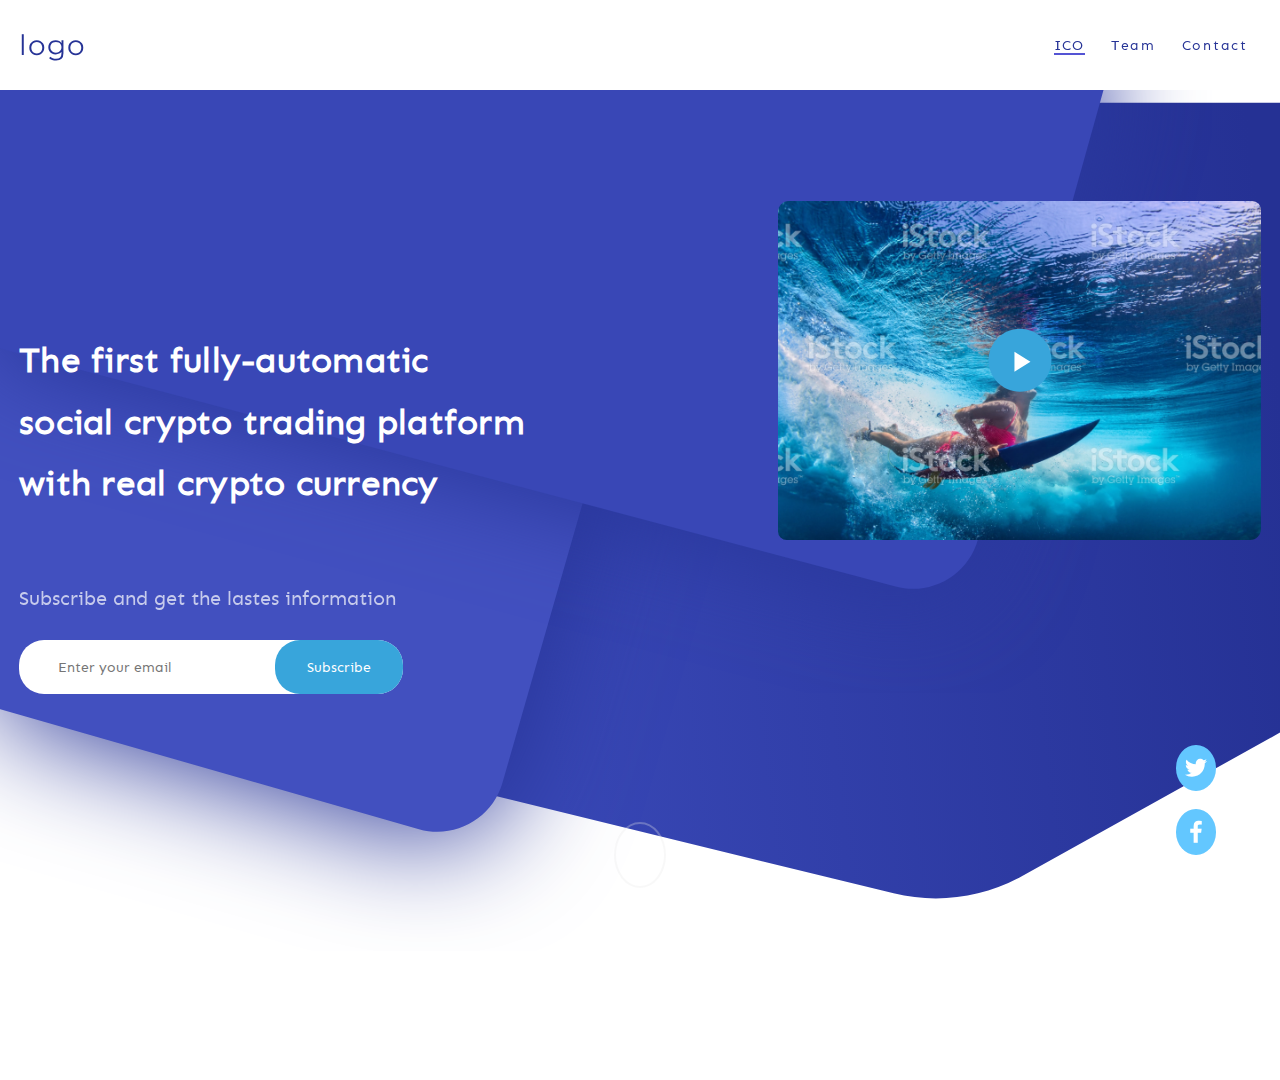
==== commit 92b3972c: "Added first section - desktop + wider screen" ====
--- a/index.html
+++ b/index.html
@@ -10,160 +10,171 @@
     <script src="./script.js"></script>
     <title>Nice Coding</title>
 </head>
+
 <body>
-    <div class="container" id="container">
+    <div class="content" id="content">
         <header>
-            <a href="#" class="logo">logo</a>
-            <nav>
-                <ul>
-                    <li><a href="#" class="active">Ico</a></li>
-                    <li><a href="#">Team</a></li>
-                    <li><a href="#">Contact</a></li>
-                </ul>
-            </nav>
-
+            <div class=" headerContainer">
+                <a href="#" class="logo">logo</a>
+                <nav>
+                    <ul>
+                        <li><a href="#" class="active">Ico</a></li>
+                        <li><a href="#">Team</a></li>
+                        <li><a href="#">Contact</a></li>
+                    </ul>
+                </nav>
+            </div>
         </header>
-        <section class="main">
-            <div class="main__content">
-                <div class="left">
-                    <div class="left__message">
-                        The first fully-automatic social crypto trading platform with real crypto currency
-                    </div>
-                    <div class="left__subscribe">
-                        <p>Subscribe and get the lastes information</p>
-                        <div class="left__subscribtionElement">
-                            <input type="text" placeholder="Enter your email">
-                            <button class="left__subscribe--submit">Subscribe</button>
-                        </div>
-                    </div>
-                </div>
-                <div class="right">
-                    <div class="right__player">
-                        <img src="./assets/video.png" alt="video">
-                        <button class="right__player--click"></button>
-                    </div>
-                    <div class="socialButtons">
-                        <button>
-                            <i class="flaticon-twitter"></i>
-                        </button>
-                        <button>
-                            <i class="flaticon-facebook-app-symbol"></i>
-                        </button>
-                    </div>
-                </div>
-            </div>
-            <div class="main__arrowDown">
-                <a onclick="scrollFunction()">
-                    <i class="flaticon-down-arrow"></i>
-                </a>
-            </div>
-        </section>
-        <section class="team" id="team">
-            <p class="team__header">Team</p>
-            <div class="team__members">
-                <div>
-                    <img src="./assets/members/Edgar.png" alt="member1">
-                    <p id="member-1" onClick="handleClick(this.id)" class="name">Edgar Morrison</p>
-                    <p class="position">CEO</p>
-                    <p class="description"> Having used discount toner cartridges for twenty years, there have been a
-                        lot of changes in the toner... </p>
-                    <div class="social">
-                        <button>
-                            <i class="flaticon-facebook-app-symbol-black"></i>
-                        </button>
-                        <button>
-                            <i class="flaticon-linkedin"></i>
-                        </button>
-                    </div>
-                </div>
-                <div>
-                    <img src="./assets//members/Mae.png" alt="member2">
-                    <p id="member-2" onClick="handleClick(this.id)" class="name">Mae Martin</p>
-                    <p class="position">CTO</p>
-                    <p class="description"> Having used discount toner cartridges for twenty years, there have been a
-                        lot of changes in the toner... </p>
-                    <div class="social">
-                        <button>
-                            <i class="flaticon-facebook-app-symbol-black"></i>
-                        </button>
-                        <button>
-                            <i class="flaticon-linkedin"></i>
-                        </button>
-                    </div>
-                </div>
-                <div>
-                    <img src="./assets//members//David.png" alt="member3">
-                    <p id="member-3" onClick="handleClick(this.id)" class="name">David Banks</p>
-                    <p class="position">CFO</p>
-                    <p class="description"> Having used discount toner cartridges for twenty years, there have been a
-                        lot of changes in the toner... </p>
-                    <div class="social">
-                        <button>
-                            <i class="flaticon-facebook-app-symbol-black"></i>
-                        </button>
-                        <button>
-                            <i class="flaticon-linkedin"></i>
-                        </button>
-                    </div>
-                </div>
-                <div>
-                    <img src="./assets//members//Frederick.png" alt="member4">
-                    <p id="member-4" onClick="handleClick(this.id)" class="name">Frederick Parsons</p>
-                    <p class="position">COO</p>
-                    <p class="description"> Having used discount toner cartridges for twenty years, there have been a
-                        lot of changes in the toner... </p>
-                    <div class="social">
-                        <button>
-                            <i class="flaticon-facebook-app-symbol-black"></i>
-                        </button>
-                        <button>
-                            <i class="flaticon-linkedin"></i>
-                        </button>
+       <section class="main">
+            <div class="container mainContainer">
+                <div class="main__content">
+                    <div class="left">
+                        <div class="left__message">
+                            The first fully-automatic social crypto trading platform with real crypto currency
+                        </div>
+                        <div class="left__subscribe">
+                            <p>Subscribe and get the lastes information</p>
+                            <div class="left__subscribtionElement">
+                                <input type="text" placeholder="Enter your email">
+                                <button class="left__subscribe--submit">Subscribe</button>
+                            </div>
+                        </div>            
+                    </div>
+                    <div class="right">
+                        <div class="right__player">
+                            <img src="./assets/video.png" alt="video">
+                            <button class="right__player--click"></button>
+                        </div>
+                        <div class="socialButtons">
+                            <button>
+                                <i class="flaticon-twitter"></i>
+                            </button>
+                            <button>
+                                <i class="flaticon-facebook-app-symbol"></i>
+                            </button>
+                        </div>
+                    </div>
+
+                </div>
+                <div class="scrollDown">
+                    <a onclick="scrollFunction()">
+                        <i class="flaticon-down-arrow"></i>
+                    </a>
+                </div>
+               
+            </div>
+        </section>
+        <!-- <section class="team" id="team">
+            <div class="container">
+                <p class="team__header">Team</p>
+                <div class="team__members">
+                    <div>
+                        <img src="./assets/members/Edgar.png" alt="member1">
+                        <p id="member-1" onClick="handleClick(this.id)" class="name">Edgar Morrison</p>
+                        <p class="position">CEO</p>
+                        <p class="description"> Having used discount toner cartridges for twenty years, there have been a
+                            lot of changes in the toner... </p>
+                        <div class="social">
+                            <button>
+                                <i class="flaticon-facebook-app-symbol-black"></i>
+                            </button>
+                            <button>
+                                <i class="flaticon-linkedin"></i>
+                            </button>
+                        </div>
+                    </div>
+                    <div>
+                        <img src="./assets//members/Mae.png" alt="member2">
+                        <p id="member-2" onClick="handleClick(this.id)" class="name">Mae Martin</p>
+                        <p class="position">CTO</p>
+                        <p class="description"> Having used discount toner cartridges for twenty years, there have been a
+                            lot of changes in the toner... </p>
+                        <div class="social">
+                            <button>
+                                <i class="flaticon-facebook-app-symbol-black"></i>
+                            </button>
+                            <button>
+                                <i class="flaticon-linkedin"></i>
+                            </button>
+                        </div>
+                    </div>
+                    <div>
+                        <img src="./assets//members//David.png" alt="member3">
+                        <p id="member-3" onClick="handleClick(this.id)" class="name">David Banks</p>
+                        <p class="position">CFO</p>
+                        <p class="description"> Having used discount toner cartridges for twenty years, there have been a
+                            lot of changes in the toner... </p>
+                        <div class="social">
+                            <button>
+                                <i class="flaticon-facebook-app-symbol-black"></i>
+                            </button>
+                            <button>
+                                <i class="flaticon-linkedin"></i>
+                            </button>
+                        </div>
+                    </div>
+                    <div>
+                        <img src="./assets//members//Frederick.png" alt="member4">
+                        <p id="member-4" onClick="handleClick(this.id)" class="name">Frederick Parsons</p>
+                        <p class="position">COO</p>
+                        <p class="description"> Having used discount toner cartridges for twenty years, there have been a
+                            lot of changes in the toner... </p>
+                        <div class="social">
+                            <button>
+                                <i class="flaticon-facebook-app-symbol-black"></i>
+                            </button>
+                            <button>
+                                <i class="flaticon-linkedin"></i>
+                            </button>
+                        </div>
                     </div>
                 </div>
             </div>
         </section>
         <section class="contact">
-            <p class="contact__header">Contact Us</p>
-            <p class="contact__description">
-                Most calendars are designed for teams.
-                Slate is designed for freelancers
-            </p>
-            <form action="">
-                <input type="text" placeholder="Your Name">
-                <input type="email" placeholder="Your Email">
-                <div class="checkbox">
-                    <input type="checkbox" name="checkbox">
-                    <label for="checkbox">Checkbox</label>
-                </div>
-                <input type="submit" value="Send">
-            </form>
+            <div class="container">
+                <p class="contact__header">Contact Us</p>
+                <p class="contact__description">
+                    Most calendars are designed for teams.
+                    Slate is designed for freelancers
+                </p>
+                <form>
+                    <input type="text" placeholder="Your Name">
+                    <input type="email" placeholder="Your Email">
+                    <div class="checkbox">
+                        <input type="checkbox" name="checkbox">
+                        <label for="checkbox">Checkbox</label>
+                    </div>
+                    <input type="submit" value="Send">
+                </form>
+            </div>
         </section>
         <footer>
-            <div class="footer">
-                <div class="footer__logoContainer">
-                    <a href="#" class="logo">logo</a>
-                </div>
-
-                <div class="footer__email">
-                    <p>Contact us</p>
-                    <a href="mailto:have@nicecoding.io">have@nicecoding.io</a>
-                </div>
-                <button class="footer__wallpaperlink">
-                    Read wallpaper
-                </button>
-            </div>
-            <div class="links">
-                <div class="links__layer1">
-                    <p>&copy; Copywriters 2020</p>
-                    <a href="#">FAQ</a>
-                </div>
-                <div class="links__layer2">
-                    <a href="#">Terms of Use</a>
-                    <a href="#">Privacy Policy</a>
-                </div>
-            </div>
-        </footer>
+            <div class="container">
+                <div class="footer">
+                    <div class="footer__logoContainer">
+                        <a href="#" class="logo">logo</a>
+                    </div>
+                    <div class="footer__email">
+                        <p>Contact us</p>
+                        <a href="mailto:have@nicecoding.io">have@nicecoding.io</a>
+                    </div>
+                    <button class="footer__wallpaperlink">
+                        Read wallpaper
+                    </button>
+                </div>
+                <div class="links">
+                    <div class="links__layer1">
+                        <p>&copy; Copywriters 2020</p>
+                        <a href="#">FAQ</a>
+                    </div>
+                    <div class="links__layer2">
+                        <a href="#">Terms of Use</a>
+                        <a href="#">Privacy Policy</a>
+                    </div>
+                </div>
+            </div>
+        </footer> -->
     </div>
     <div id="popupContainer">
         <section class="popup" id="popup-1">
@@ -276,5 +287,4 @@
         </section>
     </div>
 </body>
-
 </html>--- a/styles/style.css
+++ b/styles/style.css
@@ -4,7 +4,7 @@
   margin: 0;
   padding: 0;
   color: #263396;
-  font-size: 16px;
+  font-size: 1.1vw;
   font-family: "Sen-Regular";
   -webkit-box-sizing: border-box;
           box-sizing: border-box;
@@ -21,7 +21,7 @@
   position: relative;
   color: inherit;
   text-decoration: none;
-  line-height: 24px;
+  line-height: 2.92vh;
 }
 
 a:before {
@@ -40,19 +40,18 @@
 }
 
 [class*="header"] {
-  line-height: 34px;
-  letter-spacing: 12px;
-  text-transform: uppercase;
+  line-height: 4.14vw;
+  letter-spacing: 0.83vw;
+}
+
+.container {
+  max-width: 97vw;
 }
 
 .logo {
   font-family: "Montserrat", sans-serif;
   letter-spacing: 1px;
   font-size: 2em;
-}
-
-.container {
-  position: relative;
 }
 
 #popupContainer {
@@ -65,10 +64,21 @@
   background-color: rgba(0, 0, 0, 0.7);
 }
 
-header {
+header,
+.main {
+  display: -webkit-box;
+  display: -ms-flexbox;
+  display: flex;
+  -webkit-box-pack: center;
+      -ms-flex-pack: center;
+          justify-content: center;
+}
+
+header .headerContainer {
   position: fixed;
   width: 100%;
-  height: 70px;
+  height: 10vh;
+  padding: 0 1.5vw;
   display: -webkit-box;
   display: -ms-flexbox;
   display: flex;
@@ -78,68 +88,76 @@
   -webkit-box-align: center;
       -ms-flex-align: center;
           align-items: center;
-  padding: 40px 100px;
   z-index: 10000;
   -webkit-transition: 0.3s;
   transition: 0.3s;
 }
 
-header.sticky {
-  padding: 5px 100px;
+header .headerContainer.sticky {
   background: #fff;
 }
 
-header nav ul {
-  display: -webkit-box;
-  display: -ms-flexbox;
-  display: flex;
-}
-
-header nav ul li {
+header .headerContainer nav ul {
+  display: -webkit-box;
+  display: -ms-flexbox;
+  display: flex;
+}
+
+header .headerContainer nav ul li {
   list-style-type: none;
 }
 
-header nav ul li a {
-  position: relative;
-  margin: 0 15px;
-  letter-spacing: 2px;
-}
-
-header nav ul li a.active {
+header .headerContainer nav ul li a {
+  position: relative;
+  margin: 0 1vw;
+  letter-spacing: 0.139vw;
+}
+
+header .headerContainer nav ul li a.active {
   border-bottom: 2px solid #5454d4;
 }
 
-header nav ul li:first-child a {
+header .headerContainer nav ul li:first-child a {
   text-transform: uppercase;
 }
 
 .main {
-  display: -webkit-box;
-  display: -ms-flexbox;
-  display: flex;
+  margin-top: 10vh;
+  background: url("../assets/BG.svg");
+  background-position: 50% 20%;
+  background-size: cover;
+  height: 110vh;
+  position: relative;
+}
+
+.mainContainer {
+  display: -webkit-box;
+  display: -ms-flexbox;
+  display: flex;
+  height: inherit;
+  width: 100%;
   -webkit-box-orient: vertical;
   -webkit-box-direction: normal;
       -ms-flex-direction: column;
           flex-direction: column;
+  -webkit-box-pack: center;
+      -ms-flex-pack: center;
+          justify-content: center;
 }
 
 .main__content {
   display: -webkit-box;
   display: -ms-flexbox;
   display: flex;
-  background: url("../assets/BG.svg");
+  height: 70vh;
+  width: 100%;
   -webkit-box-pack: justify;
       -ms-flex-pack: justify;
           justify-content: space-between;
-  background-size: cover;
-  margin-top: 70px;
-  padding: 0 4vw 0 8vw;
-  top: 50px;
-  background-position: 50% 20%;
-  min-height: 110vh;
-}
-
-.main__content .left {
+  margin-top: -10vh;
+}
+
+.main .left {
   display: -webkit-box;
   display: -ms-flexbox;
   display: flex;
@@ -153,26 +171,25 @@
   -webkit-box-pack: center;
       -ms-flex-pack: center;
           justify-content: center;
-  padding: 0 0 100px 0;
-}
-
-.main__content .left__message {
+}
+
+.main .left__message {
   color: #fff;
-  max-width: 569px;
-  font-size: 40px;
+  max-width: 40vw;
+  font-size: 2.7vw;
   font-style: normal;
   font-weight: 700;
-  line-height: 56px;
-  letter-spacing: 0.2px;
-}
-
-.main__content .left__subscribe {
-  display: -webkit-box;
-  display: -ms-flexbox;
-  display: flex;
-  margin-top: 60px;
-  width: 480px;
-  height: 95px;
+  line-height: 6.82vh;
+  letter-spacing: 0.02vw;
+}
+
+.main .left__subscribe {
+  display: -webkit-box;
+  display: -ms-flexbox;
+  display: flex;
+  margin-top: 8vh;
+  width: 30vw;
+  height: 11vh;
   -webkit-box-pack: justify;
       -ms-flex-pack: justify;
           justify-content: space-between;
@@ -182,13 +199,13 @@
           flex-direction: column;
 }
 
-.main__content .left__subscribe p {
+.main .left__subscribe p {
   color: #fff;
   opacity: 0.7;
-  font-size: 18px;
-}
-
-.main__content .left__subscribtionElement {
+  font-size: 2.2vh;
+}
+
+.main .left__subscribtionElement {
   display: -webkit-box;
   display: -ms-flexbox;
   display: flex;
@@ -197,18 +214,19 @@
       -ms-flex-direction: row;
           flex-direction: row;
   position: relative;
-}
-
-.main__content .left input {
-  width: 480px;
-  height: 46px;
+  height: 5vh;
+}
+
+.main .left input {
+  width: 30vw;
+  height: 5vh;
   border-radius: 25px;
-  padding: 20px;
-}
-
-.main__content .left button {
-  height: 46px;
-  width: 154px;
+  padding: 3vh 3vw;
+}
+
+.main .left button {
+  height: 6vh;
+  width: 10vw;
   position: absolute;
   right: 0;
   border-radius: 25px;
@@ -218,18 +236,17 @@
   transition: 0.3s;
 }
 
-.main__content .left button:hover {
+.main .left button:hover {
   background: #2b99cf;
 }
 
-.main__content .right {
-  display: -webkit-box;
-  display: -ms-flexbox;
-  display: flex;
-  -webkit-box-orient: vertical;
-  -webkit-box-direction: normal;
-      -ms-flex-direction: column;
-          flex-direction: column;
+.main .right {
+  display: -webkit-box;
+  display: -ms-flexbox;
+  display: flex;
+  -webkit-box-align: center;
+      -ms-flex-align: center;
+          align-items: center;
   position: relative;
   -webkit-box-pack: center;
       -ms-flex-pack: center;
@@ -237,7 +254,27 @@
   padding: 0 0 30vh 0;
 }
 
-.main__content .right .socialButtons {
+.main .right__player {
+  position: relative;
+}
+
+.main .right__player img {
+  width: 37.7vw;
+  border-radius: 1.21vh 0.69vw;
+}
+
+.main .right__player--click {
+  position: absolute;
+  top: 50%;
+  left: 50%;
+  width: 10.4vw;
+  height: 18.27vh;
+  -webkit-transform: translate(-50%, -50%);
+          transform: translate(-50%, -50%);
+  background: url("../assets/play.svg") center no-repeat;
+}
+
+.main .right .socialButtons {
   display: -webkit-box;
   display: -ms-flexbox;
   display: flex;
@@ -249,406 +286,37 @@
       -ms-flex-pack: justify;
           justify-content: space-between;
   position: fixed;
-  height: 100px;
+  height: 12.18vh;
   bottom: 5vh;
   right: 5vw;
 }
 
-.main__content .right .socialButtons button {
+.main .right .socialButtons button {
   border-radius: 50%;
-  padding: 10px;
+  padding: 1.21vh 0.69vw;
   background: #63C7FF;
   -webkit-transition: 0.3s;
   transition: 0.3s;
 }
 
-.main__content .right .socialButtons button:hover {
+.main .right .socialButtons button:hover {
   background: #2b99cf;
 }
 
-.main__content .right__player {
-  position: relative;
-}
-
-.main__content .right__player img {
-  width: 100%;
-  border-radius: 10px;
-}
-
-.main__content .right__player--click {
-  position: absolute;
-  top: 50%;
-  left: 50%;
-  width: 150px;
-  height: 150px;
-  -webkit-transform: translate(-50%, -50%);
-          transform: translate(-50%, -50%);
-  background: url("./assets/play.svg");
-}
-
-.main__arrowDown {
-  display: -webkit-box;
-  display: -ms-flexbox;
-  display: flex;
-  -webkit-box-pack: center;
-      -ms-flex-pack: center;
-          justify-content: center;
-  margin: -27vh 0 10vh;
-}
-
-.main__arrowDown a {
+.scrollDown {
+  display: -webkit-box;
+  display: -ms-flexbox;
+  display: flex;
+  -webkit-box-pack: center;
+      -ms-flex-pack: center;
+          justify-content: center;
+}
+
+.scrollDown a {
   background: transparent;
   border: 2px solid rgba(231, 231, 231, 0.3);
   border-radius: 50%;
-  padding: 15px;
-}
-
-.team {
-  display: -webkit-box;
-  display: -ms-flexbox;
-  display: flex;
-  -webkit-box-align: center;
-      -ms-flex-align: center;
-          align-items: center;
-  -webkit-box-orient: vertical;
-  -webkit-box-direction: normal;
-      -ms-flex-direction: column;
-          flex-direction: column;
-  position: relative;
-  padding: 88px 0;
-  overflow-x: scroll;
-}
-
-.team__members {
-  display: -webkit-box;
-  display: -ms-flexbox;
-  display: flex;
-  -ms-flex-pack: distribute;
-      justify-content: space-around;
-  padding: 20px;
-}
-
-.team__members div {
-  display: -webkit-box;
-  display: -ms-flexbox;
-  display: flex;
-  -webkit-box-orient: vertical;
-  -webkit-box-direction: normal;
-      -ms-flex-direction: column;
-          flex-direction: column;
-  -webkit-box-align: center;
-      -ms-flex-align: center;
-          align-items: center;
-  min-width: 25%;
-}
-
-.team__members div img {
-  width: 100%;
-  border-radius: 50%;
-  width: -webkit-fit-content;
-  width: -moz-fit-content;
-  width: fit-content;
-}
-
-.team__members div p {
-  margin: 7px 0;
-  text-align: center;
-}
-
-.team__members div p.name {
-  color: #38A5DB;
-  font-size: 24px;
-  -webkit-transition: 0.3s;
-  transition: 0.3s;
-}
-
-.team__members div p.name:hover {
-  color: #2b99cf;
-  cursor: pointer;
-}
-
-.team__members div p.position {
-  opacity: 0.5;
-  color: #011226;
-  font-size: 13px;
-  font-family: "Open-sans", sans-serif;
-}
-
-.team__members div p.description {
-  color: #45515F;
-  padding: 15px;
-  font-size: 18px;
-  line-height: 24px;
-}
-
-.team__members div .social {
-  display: -webkit-box;
-  display: -ms-flexbox;
-  display: flex;
-  -webkit-box-orient: horizontal;
-  -webkit-box-direction: normal;
-      -ms-flex-direction: row;
-          flex-direction: row;
-  -webkit-box-pack: center;
-      -ms-flex-pack: center;
-          justify-content: center;
-  margin-top: 15px;
-}
-
-.team__members div .social button {
-  width: 43px;
-  height: 23px;
-  border: 1px solid #7f8b98;
-  margin: 0 15px;
-  background: transparent;
-  border-radius: 3px;
-  -webkit-transition: 0.3s;
-  transition: 0.3s;
-}
-
-.team__members div .social button:hover {
-  border: 1px solid #45515F;
-}
-
-.contact {
-  padding: 10vh 0 5vh;
-  min-height: 85vh;
-  background: #252B42;
-  display: -webkit-box;
-  display: -ms-flexbox;
-  display: flex;
-  -webkit-box-orient: vertical;
-  -webkit-box-direction: normal;
-      -ms-flex-direction: column;
-          flex-direction: column;
-  -webkit-box-align: center;
-      -ms-flex-align: center;
-          align-items: center;
-  -webkit-box-pack: justify;
-      -ms-flex-pack: justify;
-          justify-content: space-between;
-}
-
-.contact__description {
-  font-size: 18px;
-  width: 40vw;
-  text-align: center;
-}
-
-.contact__header, .contact__description {
-  color: #fff;
-}
-
-.contact form {
-  display: -webkit-box;
-  display: -ms-flexbox;
-  display: flex;
-  -webkit-box-orient: vertical;
-  -webkit-box-direction: normal;
-      -ms-flex-direction: column;
-          flex-direction: column;
-  -webkit-box-align: start;
-      -ms-flex-align: start;
-          align-items: flex-start;
-  -webkit-box-pack: justify;
-      -ms-flex-pack: justify;
-          justify-content: space-between;
-  padding: 80px 30px 30px;
-  background-color: #4250BF;
-  position: static;
-  width: 401px;
-  height: 370px;
-  left: 0px;
-  top: 0px;
-  border-radius: 13px;
-}
-
-.contact form input[type="text"],
-.contact form input[type="email"],
-.contact form input[type="submit"] {
-  height: 45px;
-  border-radius: 25px;
-  padding: 13px;
-}
-
-.contact form input[type="text"],
-.contact form input[type="email"] {
-  width: 100%;
-}
-
-.contact form input[type="submit"] {
-  width: 95px;
-  background-color: #38A5DB;
-  -webkit-box-shadow: 0px 12px 44px rgba(56, 165, 219, 0.6);
-          box-shadow: 0px 12px 44px rgba(56, 165, 219, 0.6);
-  color: #fff;
-  border-radius: 23px;
-  -webkit-transition: 0.3s;
-  transition: 0.3s;
-}
-
-.contact form input[type="submit"]:hover {
-  background: #2b99cf;
-}
-
-.contact form div {
-  display: -webkit-box;
-  display: -ms-flexbox;
-  display: flex;
-  -webkit-box-align: center;
-      -ms-flex-align: center;
-          align-items: center;
-}
-
-.contact form div input[type="checkbox"] {
-  width: 24px;
-  height: 24px;
-  background-color: #fff;
-  border-radius: 4px;
-  vertical-align: middle;
-  border: 1px solid #fff;
-  -webkit-appearance: none;
-}
-
-.contact form div label {
-  margin: 0 10px;
-  color: #fff;
-}
-
-footer {
-  background: -webkit-gradient(linear, left top, left bottom, from(#fafbff), color-stop(41.68%, #eff1f9), color-stop(49.59%, #e9ecf6), color-stop(93.91%, #ced3e8));
-  background: linear-gradient(180deg, #fafbff 0%, #eff1f9 41.68%, #e9ecf6 49.59%, #ced3e8 93.91%);
-  height: 225px;
-}
-
-footer .footer,
-footer .links {
-  width: 100vw;
-  display: -webkit-box;
-  display: -ms-flexbox;
-  display: flex;
-  -webkit-box-orient: horizontal;
-  -webkit-box-direction: normal;
-      -ms-flex-direction: row;
-          flex-direction: row;
-  -webkit-box-align: center;
-      -ms-flex-align: center;
-          align-items: center;
-  padding: 10vh 20vw;
-}
-
-footer .footer__layer1 footer .footer__layer2 p,
-footer .footer__layer1 footer .footer__layer2 a:not(.logo),
-footer .links__layer1 footer .footer__layer2 p,
-footer .links__layer1 footer .footer__layer2 a:not(.logo), footer .footer__layer1
-footer .links__layer2 p,
-footer .footer__layer1
-footer .links__layer2 a:not(.logo),
-footer .links__layer1
-footer .links__layer2 p,
-footer .links__layer1
-footer .links__layer2 a:not(.logo) {
-  font-size: 18px;
-}
-
-footer .footer {
-  -webkit-box-pack: justify;
-      -ms-flex-pack: justify;
-          justify-content: space-between;
-  padding: 10px 100px;
-}
-
-footer .footer__email {
-  display: -webkit-box;
-  display: -ms-flexbox;
-  display: flex;
-  -webkit-box-orient: vertical;
-  -webkit-box-direction: normal;
-      -ms-flex-direction: column;
-          flex-direction: column;
-  -webkit-box-align: center;
-      -ms-flex-align: center;
-          align-items: center;
-  margin: 0 0 0 100px;
-}
-
-footer .footer__email * {
-  margin: 20px 0 0;
-}
-
-footer .footer__email a {
-  color: #0F81FF;
-}
-
-footer .footer__wallpaperlink {
-  width: 220px;
-  height: 46px;
-  background-color: #38A5DB;
-  -webkit-box-shadow: 0px 12px 44px rgba(56, 165, 219, 0.6);
-          box-shadow: 0px 12px 44px rgba(56, 165, 219, 0.6);
-  color: #fff;
-  border-radius: 23px;
-  -webkit-transition: 0.3s;
-  transition: 0.3s;
-}
-
-footer .footer__wallpaperlink:hover {
-  background: #2b99cf;
-}
-
-footer .links {
-  display: -webkit-box;
-  display: -ms-flexbox;
-  display: flex;
-  -webkit-box-orient: horizontal;
-  -webkit-box-direction: normal;
-      -ms-flex-direction: row;
-          flex-direction: row;
-  -webkit-box-pack: justify;
-      -ms-flex-pack: justify;
-          justify-content: space-between;
-  padding: 40px 250px;
-}
-
-footer .links__layer1, footer .links__layer2 {
-  display: -webkit-box;
-  display: -ms-flexbox;
-  display: flex;
-  -webkit-box-orient: horizontal;
-  -webkit-box-direction: normal;
-      -ms-flex-direction: row;
-          flex-direction: row;
-  -ms-flex-pack: distribute;
-      justify-content: space-around;
-  width: 30vw;
-}
-
-footer .links__layer1 p,
-footer .links__layer1 a {
-  color: #45515F;
-}
-
-footer .links__layer1 p {
-  margin: 3px 0 0 0;
-}
-
-footer .links__layer1 p:after {
-  content: "|";
-  margin-left: 5vw;
-}
-
-footer .links__layer1 a:after {
-  content: "|";
-  margin-left: 7vw;
-}
-
-footer .links__layer2 a {
-  color: #45515F;
-}
-
-footer .links__layer2 a:not(:last-child):after {
-  content: "|";
-  margin-left: 5vw;
+  padding: 1.82vh 1.04vw;
 }
 
 /* popup for teams members*/
@@ -724,398 +392,48 @@
 }
 
 /*TABLET MODE*/
-@media (max-width: 1400px) and (min-width: 1000px) {
-  .contact {
-    padding: 5vh 0 5vh;
-    min-height: 50vh;
-  }
-}
-
-@media (max-width: 1023px) and (min-width: 767px) {
-  .contact {
-    padding: 5vh 0 5vh;
-    min-height: 65vh;
-  }
-  .contact__description {
-    width: 45vw;
-  }
-}
-
-@media (max-width: 420px) and (min-width: 321px) {
-  .main__content {
-    min-height: 110vh;
-  }
-  .main__arrowDown {
-    margin: -50vh 0 10vh;
-  }
-  .team {
-    margin: 35vh 0 5vh;
-  }
-  .contact form {
-    height: 40vh;
-  }
-  .contact form input[type="text"],
-  .contact form input[type="email"],
-  .contact form input[type="submit"] {
-    height: 5vh;
-  }
-}
-
-@media (max-width: 319px) {
-  header a.logo, header.sticky a.logo {
-    font-size: medium;
-  }
-  header nav ul li a, header.sticky nav ul li a {
-    font-size: small;
-  }
-  .main__content {
-    min-height: 95vh;
-  }
-  .main__content .left__message {
-    font-size: large;
-  }
-  .main__content .left__subscribtionElement {
-    width: unset;
-  }
-  .main__content .left__subscribtionElement input {
-    width: 90vw;
-  }
-  .main__content .left__subscribe {
-    margin-top: 2vh;
-  }
-  .main__content .left__subscribe p {
-    font-size: small;
-  }
-  .main__content .right {
-    padding: 0;
-  }
-  .main__arrowDown {
-    margin: -43vh 0 2vh;
-  }
-  .main__arrowDown a {
-    padding: 10px;
-  }
-  .main__arrowDown a i::before {
-    font-size: 15px;
-  }
-  .team {
-    margin: 35vh 0vw 5vw;
-  }
-  footer .footer {
-    padding: 2vh 2vw;
-  }
-  footer .footer__logoContainer a.logo {
-    font-size: medium;
-  }
-  footer .links {
-    -webkit-box-orient: vertical;
-    -webkit-box-direction: normal;
-        -ms-flex-direction: column;
-            flex-direction: column;
-  }
-  .popup .description__text {
-    font-size: medium;
-  }
-}
-
-@media (max-width: 500px) and (min-width: 400px) {
-  .main__content {
-    min-height: 100vh;
-  }
-  .main__arrowDown {
-    margin: -47vh 0 10vh;
-  }
-}
-
-@media (max-width: 550px) and (min-width: 280px) {
-  header,
-  header.sticky {
-    padding: 5px 1vw;
-  }
-  header a.logo,
-  header.sticky a.logo {
-    font-size: x-large;
+@media (max-width: 1200px) {
+  .container {
+    max-width: 970px;
   }
   .main__content {
     -webkit-box-orient: vertical;
     -webkit-box-direction: normal;
         -ms-flex-direction: column;
             flex-direction: column;
-    padding: 0;
-    min-height: 130vh;
-  }
-  .main__content .left {
-    padding: 10vw;
-  }
-  .main__content .left__message {
-    font-size: 24px;
-    padding: 3vw 0 0 0;
-    line-height: 32px;
-  }
-  .main__content .left__subscribe {
-    margin-top: 5vh;
-    width: 85vw;
-  }
-  .main__content .left__subscribe p {
-    font-size: 18px;
-  }
-  .main__content .left__subscribtionElement {
-    -webkit-box-orient: vertical;
-    -webkit-box-direction: normal;
-        -ms-flex-direction: column;
-            flex-direction: column;
-    width: 100%;
-    -webkit-box-align: center;
-        -ms-flex-align: center;
-            align-items: center;
-  }
-  .main__content .left__subscribtionElement input,
-  .main__content .left__subscribtionElement button {
-    width: 90vw;
-    margin: 5px 0;
-    font-size: small;
-  }
-  .main__content .left__subscribtionElement button {
-    position: unset;
-  }
-  .main__content .right {
-    padding: 0;
-    -webkit-box-align: center;
-        -ms-flex-align: center;
-            align-items: center;
-  }
-  .main__content .right__player {
-    width: 60vw;
-  }
-  .main__arrowDown {
-    margin: -60vh 0 10vh;
-  }
-  .team {
-    padding: 0;
-    margin: 55vh 0vw 5vw;
-  }
-  .team__members {
-    -webkit-box-pack: unset;
-        -ms-flex-pack: unset;
-            justify-content: unset;
-  }
-  .team__members div {
-    min-width: 100%;
-    padding: 0 20px;
-  }
-  .contact {
-    -ms-flex-pack: distribute;
-        justify-content: space-around;
-  }
-  .contact__description {
-    width: 90vw;
-    font-size: small;
-  }
-  .contact form {
-    width: 80vw;
-    height: 50vh;
-  }
-  .contact form input[type="text"],
-  .contact form input[type="submit"],
-  .contact form input[type="email"] {
-    height: 7vh;
-    font-size: small;
-  }
-  footer {
-    height: -webkit-fit-content;
-    height: -moz-fit-content;
-    height: fit-content;
-  }
-  footer .footer {
-    -webkit-box-orient: vertical;
-    -webkit-box-direction: normal;
-        -ms-flex-direction: column;
-            flex-direction: column;
-    padding: 2vh 1vw;
-  }
-  footer .footer__logoContainer {
-    width: 100%;
-  }
-  footer .footer__logoContainer a.logo {
-    font-size: x-large;
-  }
-  footer .footer__email {
-    margin: 0;
-  }
-  footer .footer__email * {
-    margin: 0;
-  }
-  footer .footer__wallpaperlink {
-    width: 40vw;
-    height: 5vh;
-    margin-top: 3vh;
-    font-size: small;
-    padding: 0;
-  }
-  footer .links {
-    padding: 2vh 10px;
-    background: #fff;
-    -webkit-box-orient: vertical;
-    -webkit-box-direction: normal;
-        -ms-flex-direction: column;
-            flex-direction: column;
-    font-size: 12px;
-  }
-  footer .links__layer1, footer .links__layer2 {
-    width: 100%;
-  }
-  footer .links__layer1 {
-    -webkit-box-orient: horizontal;
-    -webkit-box-direction: normal;
-        -ms-flex-direction: row;
-            flex-direction: row;
-  }
-  footer .links__layer1 p,
-  footer .links__layer1 a {
-    color: #45515F;
-  }
-  footer .links__layer1 p::after,
-  footer .links__layer1 a::after {
-    content: "";
-    margin: 0 3vw;
-    color: #9CA4C7;
-  }
-  footer .links__layer1 p:first-child::after,
-  footer .links__layer1 a:first-child::after {
-    margin: 0 0 0 6vw;
-  }
-  footer .links__layer2 {
-    -webkit-box-orient: horizontal;
-    -webkit-box-direction: normal;
-        -ms-flex-direction: row;
-            flex-direction: row;
-    padding-left: 7vw;
-  }
-  footer .links__layer2 p,
-  footer .links__layer2 a {
-    color: #45515F;
-  }
-  footer .links__layer2 p::after,
-  footer .links__layer2 a::after {
-    content: "";
-    margin: 0 3vw;
-    color: #9CA4C7;
-  }
-  footer .links__layer2 p:not(:last-child):after,
-  footer .links__layer2 a:not(:last-child):after {
-    content: "";
-  }
-  footer .links__layer2 p:first-child::after,
-  footer .links__layer2 a:first-child::after {
-    margin: 0 0 0 6vw;
-  }
-  .popup {
-    width: 90vw;
-  }
-  .popup .name {
-    font-size: large;
-  }
-}
-
-@media (max-width: 1000px) {
-  footer p,
-  footer a {
-    font-size: small;
-  }
-}
-
-@media (max-width: 1025px) and (min-width: 551px) {
-  header,
-  header.sticky {
-    padding: 5px 2vw;
-  }
-  .main__content {
-    -webkit-box-orient: vertical;
-    -webkit-box-direction: normal;
-        -ms-flex-direction: column;
-            flex-direction: column;
-    padding: 0;
-    min-height: 101vh;
-  }
-  .main__content .left {
-    padding: 10vw;
-  }
-  .main__content .left__message {
-    font-size: 40px;
-    padding: 3vw 0 0 0;
-  }
-  .main__content .left__subscribe {
-    margin-top: 100px;
-  }
-  .main__content .left__subscribe p {
-    font-size: 1.5em;
-  }
-  .main__content .left__subscribtionElement {
-    width: 70vw;
-  }
-  .main__content .left__subscribtionElement input {
-    width: 60vw;
-  }
-  .main__content .right {
-    padding: 300px 0 0 0;
+  }
+  .main .left {
     width: 100vw;
-    -webkit-box-align: center;
-        -ms-flex-align: center;
-            align-items: center;
-  }
-  .main__content .right__player {
-    max-width: 65vw;
-  }
-  .main__arrowDown {
-    margin: -50vh 0 2vh;
-  }
-  .team {
-    margin: 45vh 0vw 5vw;
-  }
-  .team__members {
-    max-width: 100%;
-    display: -webkit-box;
-    display: -ms-flexbox;
-    display: flex;
+    padding: 0 0 2vh 0;
+  }
+  .main .left__message {
+    font-size: 3.5vw;
+    max-width: 50vw;
+    line-height: 3.5vh;
+  }
+  .main .left__subscribe {
+    margin-top: 4vh;
     width: unset;
-    overflow-x: scroll;
-    margin: 0;
-    -webkit-box-pack: unset;
-        -ms-flex-pack: unset;
-            justify-content: unset;
-  }
-  .team__members div {
-    min-width: 40vw;
-  }
-  footer {
-    padding: 0;
-  }
-  footer .footer {
-    padding: 0 2vw;
-  }
-  footer .links {
-    padding: 6vh 7vw 0vh;
-    -webkit-box-orient: horizontal;
-    -webkit-box-direction: normal;
-        -ms-flex-direction: row;
-            flex-direction: row;
-    -webkit-box-pack: center;
-        -ms-flex-pack: center;
-            justify-content: center;
-  }
-  footer .links__layer1 p:after,
-  footer .links__layer1 a:after {
-    margin-left: 3vw;
-  }
-  footer .links__layer2 a:not(:last-child):after {
-    content: "|";
-    margin-left: 3vw;
-  }
-  .popup {
-    width: 70vw;
-  }
-  .popup .description__text {
-    font-size: xx-large;
+  }
+  .main .left input {
+    width: 50vw;
+    height: 2vh;
+    padding: 2vh 3vw;
+  }
+  .main .left button {
+    height: 4vh;
+  }
+}
+
+@media (max-width: 992px) {
+  .container {
+    max-width: 750px;
+  }
+}
+
+@media (max-width: 767px) {
+  .container {
+    max-width: none;
   }
 }
 /*# sourceMappingURL=style.css.map */--- a/font/flaticon.css
+++ b/font/flaticon.css
@@ -25,7 +25,7 @@
 [class^="flaticon-"]:before, [class*=" flaticon-"]:before,
 [class^="flaticon-"]:after, [class*=" flaticon-"]:after {   
   font-family: Flaticon;
-        font-size: 25px;
+        font-size: 1.736vw;
 font-style: normal;
 margin-left: 0px;
 }
@@ -55,7 +55,7 @@
 .flaticon-facebook-app-symbol-black::after,
 .flaticon-linkedin::after
 {
- font-size: 12px;
+ font-size: 0.83vw;
 }
 .flaticon-close-button{
   color:#828282;
@@ -64,5 +64,5 @@
 .flaticon-close-button,
 .flaticon-close-button:before,
 .flaticon-close-button::after{
-  font-size: 10px;
+  font-size: 0.7vw;
 }
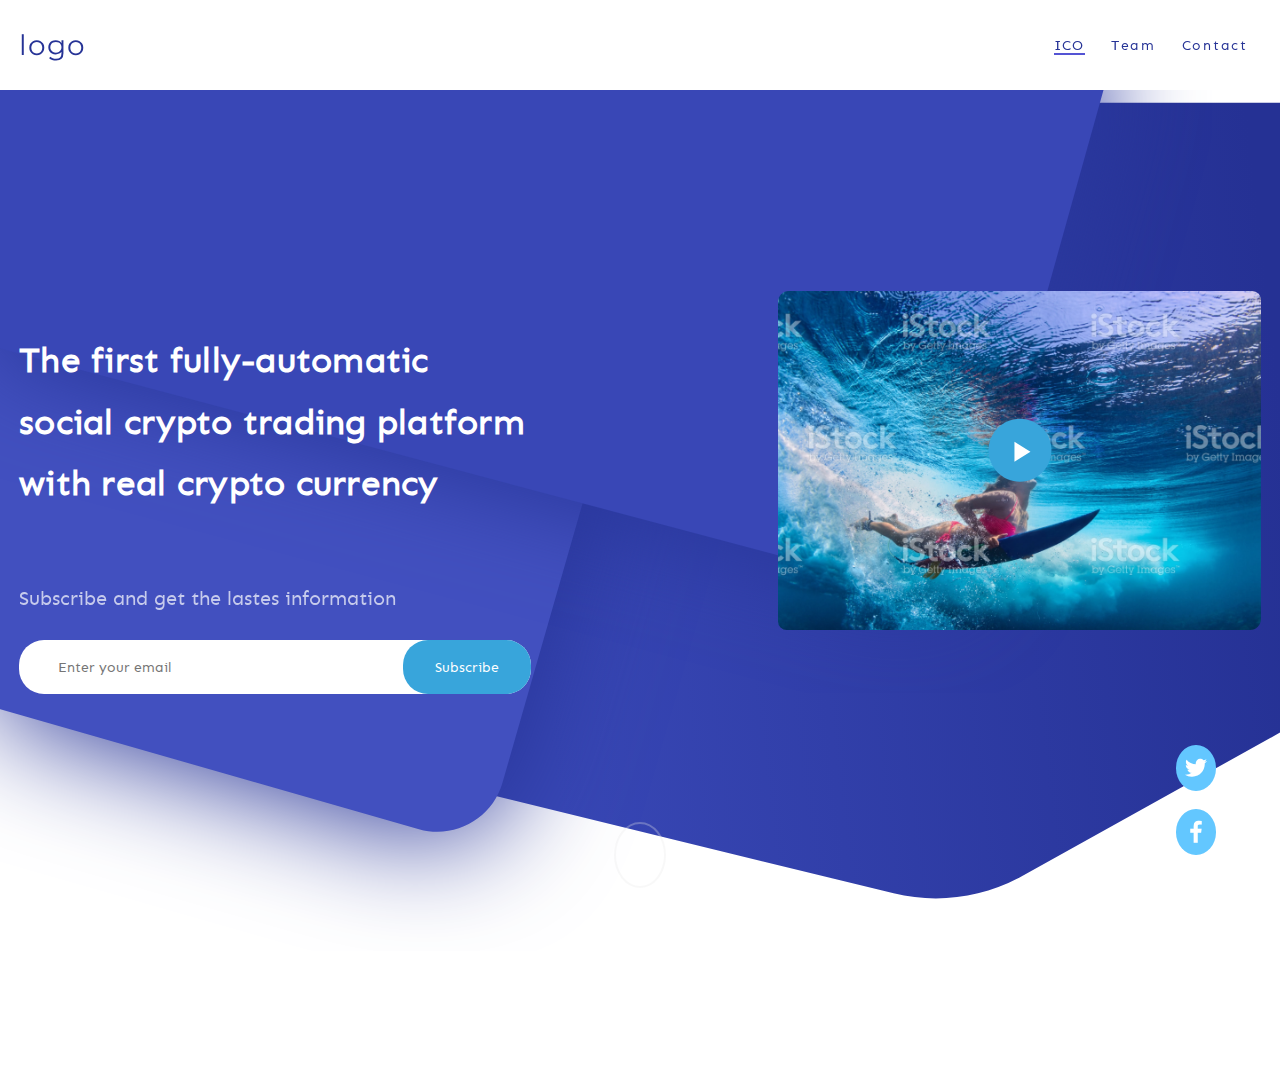
==== commit ccb09da8: "Added flaticon_spec.scss with @media info oof icons" ====
--- a/index.html
+++ b/index.html
@@ -7,6 +7,7 @@
     <link rel="stylesheet" href="./styles/style.css">
     <link rel="stylesheet" href="./fonts.css">
     <link rel="stylesheet" href="./font/flaticon.css">
+    <link rel="stylesheet" href="./font/flaticon_spec.css">
     <script src="./script.js"></script>
     <title>Nice Coding</title>
 </head>
--- a/styles/style.css
+++ b/styles/style.css
@@ -51,7 +51,7 @@
 .logo {
   font-family: "Montserrat", sans-serif;
   letter-spacing: 1px;
-  font-size: 2em;
+  font-size: 2.22vw;
 }
 
 #popupContainer {
@@ -215,10 +215,11 @@
           flex-direction: row;
   position: relative;
   height: 5vh;
+  width: 40vw;
 }
 
 .main .left input {
-  width: 30vw;
+  width: 40vw;
   height: 5vh;
   border-radius: 25px;
   padding: 3vh 3vw;
@@ -251,7 +252,7 @@
   -webkit-box-pack: center;
       -ms-flex-pack: center;
           justify-content: center;
-  padding: 0 0 30vh 0;
+  padding: 0 0 10vh 0;
 }
 
 .main .right__player {
@@ -393,6 +394,9 @@
 
 /*TABLET MODE*/
 @media (max-width: 1200px) {
+  .logo {
+    font-size: 3.5vw;
+  }
   .container {
     max-width: 970px;
   }
@@ -403,25 +407,38 @@
             flex-direction: column;
   }
   .main .left {
-    width: 100vw;
     padding: 0 0 2vh 0;
   }
   .main .left__message {
-    font-size: 3.5vw;
-    max-width: 50vw;
-    line-height: 3.5vh;
+    font-size: 6vw;
+    max-width: 73vw;
   }
   .main .left__subscribe {
     margin-top: 4vh;
-    width: unset;
+    width: 80vw;
+    font-size: 2vw;
+  }
+  .main .left input,
+  .main .left button {
+    font-size: 2vw;
   }
   .main .left input {
-    width: 50vw;
+    width: 80vw;
     height: 2vh;
     padding: 2vh 3vw;
   }
   .main .left button {
     height: 4vh;
+    width: 13vw;
+  }
+  .main .left__subscribtionElement {
+    width: 70vw;
+  }
+  nav ul li {
+    margin: 0 1vw;
+  }
+  nav ul li a {
+    font-size: 2.5vw;
   }
 }
 
--- a/font/flaticon_spec.css
+++ b/font/flaticon_spec.css
@@ -0,0 +1,17 @@
+@import url("https://fonts.googleapis.com/css2?family=Montserrat:wght@100;200;300;400;500;600;700;800;900&display=swap");
+/*TABLET*/
+@media (max-width: 1200px) {
+  [class^=flaticon-]:before,
+[class*=" flaticon-"]:before,
+[class^=flaticon-]:after,
+[class*=" flaticon-"]:after {
+    font-size: 5vw;
+  }
+
+  [class^=flaticon-],
+[class*=" flaticon-"] {
+    padding: 1vh 1vw;
+  }
+}
+
+/*# sourceMappingURL=flaticon_spec.css.map */
